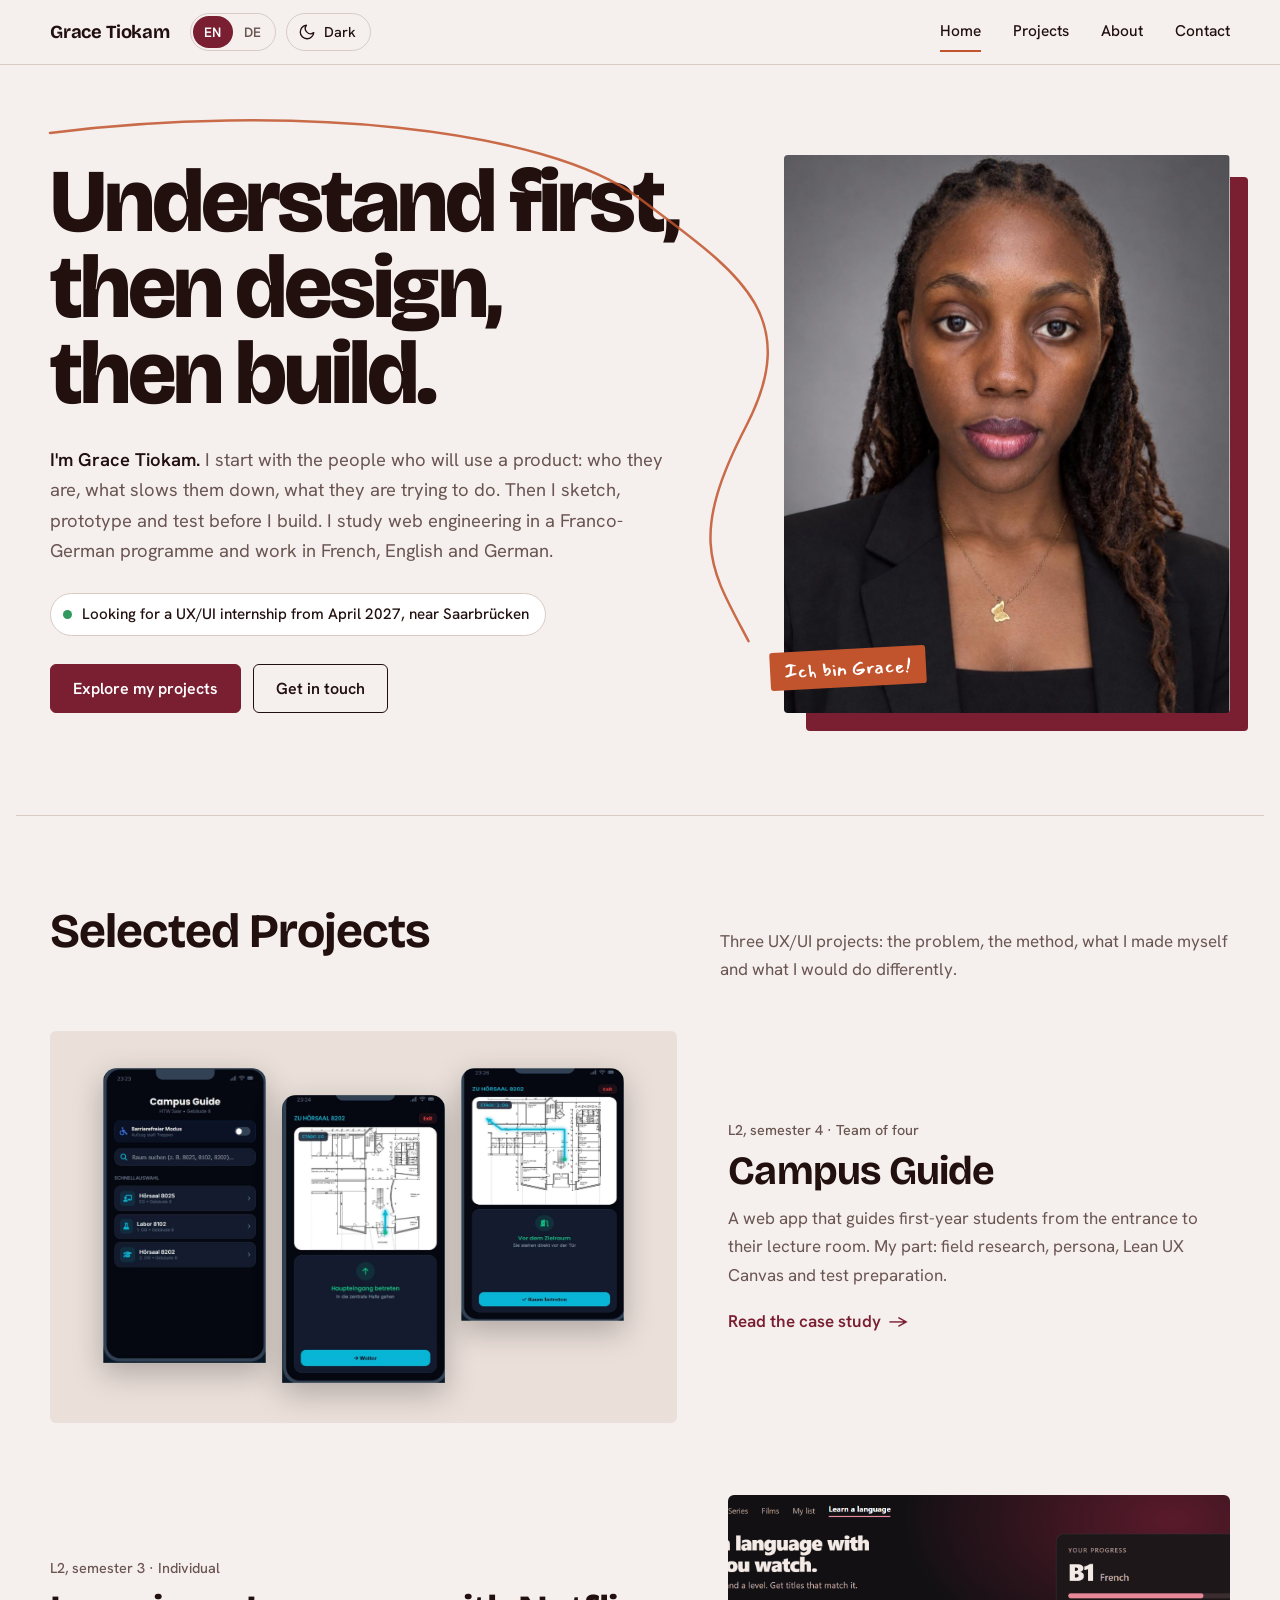
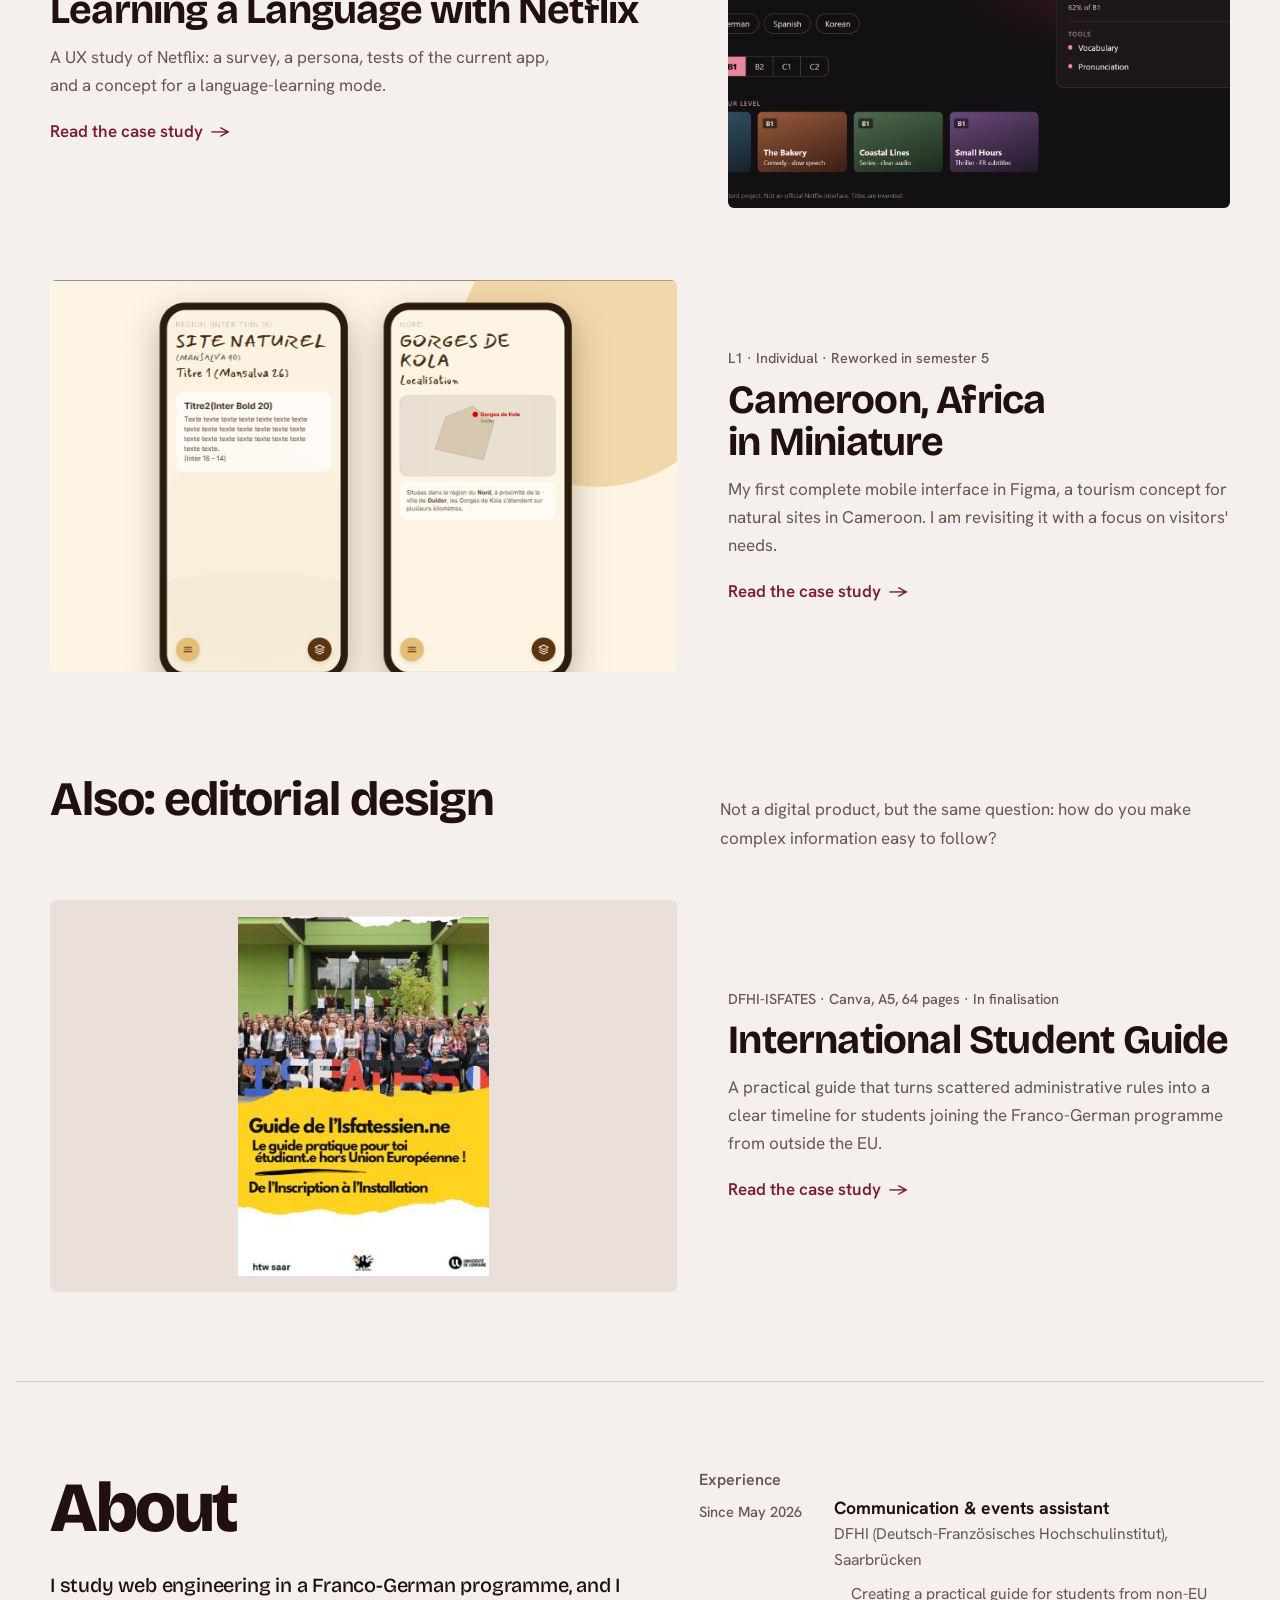
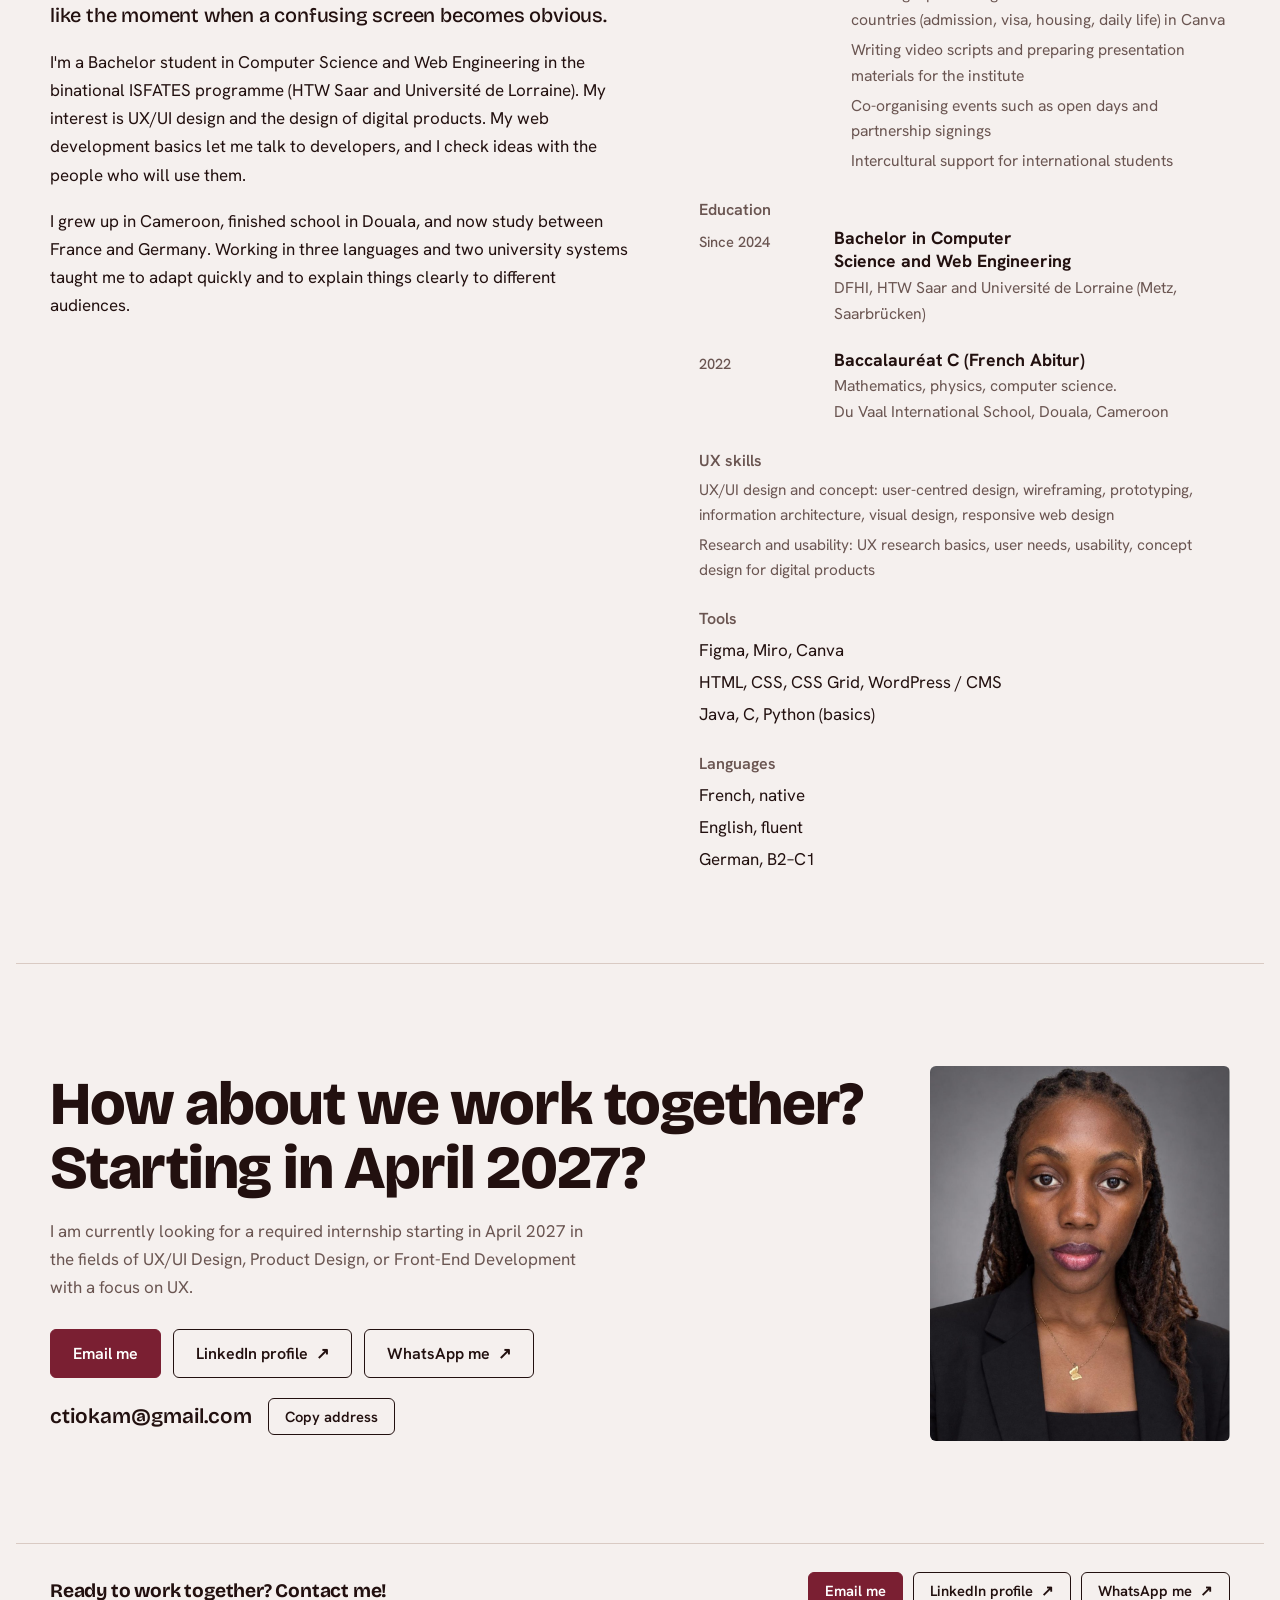
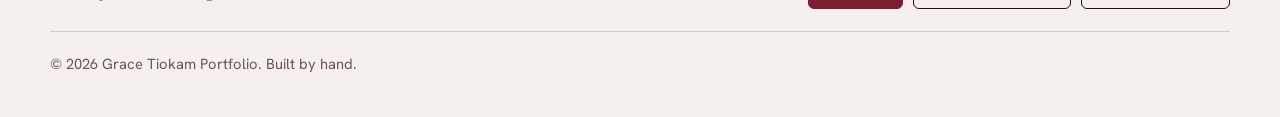
==== index.html @ 5d56e053 "add my portfolio" ====
<!doctype html>
<html lang="en">
<head>
    <meta charset="utf-8">
    <meta name="viewport" content="width=device-width, initial-scale=1, viewport-fit=cover">
    <meta name="theme-color" content="#7a1f32">
    <title>Grace Tiokam | UX/UI Portfolio</title>
    <meta name="description" content="Grace Tiokam, web engineering student with a UX focus. Case studies in user research, interface design and prototyping. Looking for a UX/UI internship from April 2027.">
    <meta property="og:type" content="website">
    <meta property="og:title" content="Grace Tiokam | UX/UI Portfolio">
    <meta property="og:description" content="Understand first, then design, then build. Case studies in user research, interface design and prototyping.">
    <link rel="icon" href="data:image/svg+xml,%3Csvg xmlns=%27http://www.w3.org/2000/svg%27 viewBox=%270 0 32 32%27%3E%3Crect width=%2732%27 height=%2732%27 rx=%276%27 fill=%27%237a1f32%27/%3E%3Ctext x=%2716%27 y=%2723%27 font-size=%2720%27 font-family=%27Arial%27 font-weight=%27700%27 text-anchor=%27middle%27 fill=%27%23fff%27%3EG%3C/text%3E%3C/svg%3E">
    <link rel="preconnect" href="https://fonts.googleapis.com">
    <link rel="preconnect" href="https://fonts.gstatic.com" crossorigin>
    <link rel="stylesheet" href="https://fonts.googleapis.com/css2?family=Bricolage+Grotesque:opsz,wght@12..96,500;12..96,700;12..96,800&family=Hanken+Grotesk:wght@400;500;600&family=Mansalva&display=swap">
    <link rel="stylesheet" href="assets/css/style.css">
    <style>
        /* Cameroon page: screen template (from cameroon-cover.html), scoped to .desktop-container */
        .desktop-container { width: 100%; max-width: 1280px; margin: 8px auto 40px; font-family: "Inter", "Hanken Grotesk", sans-serif; color: #4a2c14; }
        .desktop-container .computer-frame { background: #2b1a0e; border-radius: clamp(12px, 2vw, 24px); padding: clamp(6px, 1.2vw, 16px) clamp(6px, 1.2vw, 16px) clamp(10px, 1.8vw, 24px); box-shadow: 0 20px 50px rgba(74,44,20,.3); }
        .desktop-container .screen-desktop { background: #fdf4e3; border-radius: clamp(8px, 1.2vw, 14px); padding: clamp(16px, 3.4vw, 40px) clamp(14px, 3.9vw, 50px); display: flex; flex-direction: column; gap: clamp(14px, 2vw, 24px); }
        .desktop-container .font-region { font-family: "Inter", sans-serif; font-weight: 300; font-size: clamp(.8rem, 1.7vw, 1.4rem); letter-spacing: .1em; text-transform: uppercase; color: #7a4a1e; }
        .desktop-container .font-site-naturel { font-family: "Mansalva", cursive; line-height: 1.1; color: #4a2c14; margin-top: 4px; }
        .desktop-container .font-site-naturel.big { font-size: clamp(1.7rem, 4.5vw, 3.6rem); }
        .desktop-container .font-site-naturel.sub { font-size: clamp(1.4rem, 3.3vw, 2.6rem); margin: 0; }
        .desktop-container .font-body { font-family: "Inter", sans-serif; font-weight: 400; font-size: clamp(.78rem, 1.1vw, 1rem); line-height: 1.45; color: #4a2c14; margin: 0; }
        .desktop-container .font-body.lead { font-size: clamp(.8rem, 1.2vw, 1.125rem); line-height: 1.4; }
        .desktop-container .font-body.mb { margin-bottom: 12px; }
        .desktop-container .u { text-decoration: underline; }
        .desktop-container .desktop-body { display: flex; gap: clamp(16px, 3.9vw, 50px); }
        .desktop-container .desktop-left { flex: 1; min-width: 0; }
        .desktop-container .desktop-right { flex: 1.2; min-width: 0; display: flex; flex-direction: column; gap: 16px; }
        .desktop-container .map-box-desktop { width: 100%; aspect-ratio: 500 / 320; background: #eadaa9; border-radius: 12px; overflow: hidden; border: 1px solid #d8ca99; }
        .desktop-container .info-card-desktop { background: #f6e3d4; border-radius: 16px; padding: clamp(12px, 1.7vw, 22px); }
        .desktop-container .desktop-nav-tabs { display: flex; flex-wrap: wrap; gap: clamp(8px, 1.2vw, 16px); align-items: center; }
        .desktop-container .tab-btn { font-family: "Mansalva", cursive; font-size: clamp(.9rem, 1.7vw, 1.375rem); padding: clamp(8px, 1vw, 12px) clamp(14px, 2.5vw, 32px); border-radius: 999px; background: #e6be79; color: #4a2c14; border: none; cursor: default; }
        .desktop-container .tab-btn.active { background: #cb8000; color: #fff; }
        .desktop-container .circle-btn { width: clamp(40px, 4.7vw, 60px); height: clamp(40px, 4.7vw, 60px); margin-left: auto; border-radius: 50%; background: #5c350c; color: #fff; display: flex; align-items: center; justify-content: center; }
        @media (max-width: 640px) { .desktop-container .desktop-body { flex-direction: column; } .desktop-container .circle-btn { display: none; } }
    </style>
    <script>
        /* set theme before paint to avoid a flash */
        try { var s = localStorage.getItem('theme'); if (s) document.documentElement.setAttribute('data-theme', s); } catch (e) {}
    </script>
</head>
<body>
<a class="sr" href="#projects" data-i18n="skip">Skip to projects</a>

<header class="top">
    <div class="wrap">
        <a class="brand" href="#home">Grace Tiokam</a>
        <div class="controls">
            <div class="lang" role="group" aria-label="Language" data-i18n-aria="lang.label">
                <button type="button" data-lang="en" aria-pressed="true" lang="en" aria-label="English">EN</button>
                <button type="button" data-lang="de" aria-pressed="false" lang="de" aria-label="Deutsch">DE</button>
            </div>
            <button class="theme" id="theme" type="button" aria-label="Switch to dark mode">
                <svg class="ico-moon" viewBox="0 0 24 24" width="18" height="18" fill="none" stroke="currentColor" stroke-width="1.8" stroke-linecap="round" stroke-linejoin="round" aria-hidden="true"><path d="M21 12.8A9 9 0 1 1 11.2 3a7 7 0 0 0 9.8 9.8z"/></svg>
                <svg class="ico-sun" viewBox="0 0 24 24" width="18" height="18" fill="none" stroke="currentColor" stroke-width="1.8" stroke-linecap="round" stroke-linejoin="round" aria-hidden="true"><circle cx="12" cy="12" r="4"/><path d="M12 2v2M12 20v2M4.9 4.9l1.4 1.4M17.7 17.7l1.4 1.4M2 12h2M20 12h2M4.9 19.1l1.4-1.4M17.7 6.3l1.4-1.4"/></svg>
                <span class="theme-label" id="theme-label">Dark</span>
            </button>
        </div>
        <nav class="nav" aria-label="Main" data-i18n-aria="nav.label">
            <a href="#home" data-i18n="nav.home">Home</a>
            <a href="#projects" data-i18n="nav.projects">Projects</a>
            <a href="#about" data-i18n="nav.about">About</a>
            <a href="#contact" data-i18n="nav.contact">Contact</a>
        </nav>
    </div>
</header>

<main id="main">
    <!-- ================= HOME ================= -->
    <div class="view" id="view-home">
        <section class="hero" id="home">
            <div class="wrap hero-grid">
                <svg class="route" viewBox="0 0 1000 1000" preserveAspectRatio="none" aria-hidden="true">
                    <path d="M0 30 C 200 -20, 420 20, 500 140 S 640 330, 590 520 S 560 760, 592 880"/>
                </svg>
                <div>
                    <h1 data-i18n="hero.h1">Understand first, then design, then build.</h1>
                    <p class="lede" data-i18n="hero.lede"><strong>I'm Grace Tiokam.</strong> I start with the people who will use a product: who they are, what slows them down, what they are trying to do. Then I sketch, prototype and test before I build. I study web engineering in a Franco-German programme and work in French, English and German.</p>
                    <p class="status"><i aria-hidden="true"></i><span data-i18n="hero.status">Looking for a UX/UI internship from April 2027, near Saarbrücken</span></p>
                    <div class="cta-row">
                        <a class="btn" href="#projects" data-i18n="hero.cta">Explore my projects</a>
                        <a class="btn ghost" href="#contact" data-i18n="hero.cta2">Get in touch</a>
                    </div>
                </div>
                <figure class="portrait">
                    <img src="assets/img/grace.jpg" width="900" height="1156" alt="Portrait of Grace Tiokam in a black blazer against a grey background" data-i18n-alt="hero.alt" fetchpriority="high">
                    <figcaption><span lang="de">Ich bin Grace!</span></figcaption>
                </figure>
            </div>
        </section>

        <section class="sec" id="projects">
            <div class="wrap">
                <div class="sec-head">
                    <h2 data-i18n="pr.h2">Selected Projects</h2>
                    <p data-i18n="pr.sub">Three UX/UI projects: the problem, the method, what I made myself and what I would do differently.</p>
                </div>
                <div class="works">
                    <a class="work" href="#campus-guide">
                        <div class="work-media"><div class="phones">
                            <img src="assets/img/cg-home.jpg" width="772" height="1393" alt="Campus Guide start screen with room search" data-i18n-alt="cg.alt1" loading="lazy">
                            <img src="assets/img/cg-route.jpg" width="769" height="1357" alt="Campus Guide route drawn on a floor plan" data-i18n-alt="cg.alt2" loading="lazy">
                            <img src="assets/img/cg-arrive.jpg" width="792" height="1226" alt="Campus Guide screen shown in front of the target room" data-i18n-alt="cg.alt3" loading="lazy">
                        </div></div>
                        <div>
                            <p class="work-meta" data-i18n="pr.cg.meta">L2, semester 4 · Team of four</p>
                            <h3><span data-i18n="cg.title">Campus Guide</span></h3>
                            <p class="sum" data-i18n="pr.cg.sum">A web app that guides first-year students from the entrance to their lecture room. My part: field research, persona, Lean UX Canvas and test preparation.</p>
                            <span class="go"><span data-i18n="pr.read">Read the case study</span> <span class="arr" aria-hidden="true">→</span></span>
                        </div>
                    </a>
                    <a class="work" href="#netflix">
                        <div class="work-media"><img src="assets/img/nf-concept.png" width="1600" height="1000" alt="Concept visual of a Learn a language area with language, level, matching titles and a progress card" data-i18n-alt="nf.alt.concept" loading="lazy"></div>
                        <div>
                            <p class="work-meta" data-i18n="pr.nf.meta">L2, semester 3 · Individual</p>
                            <h3><span data-i18n="nf.title">Learning a Language with Netflix</span></h3>
                            <p class="sum" data-i18n="pr.nf.sum">A UX study of Netflix: a survey, a persona, tests of the current app, and a concept for a language-learning mode.</p>
                            <span class="go"><span data-i18n="pr.read">Read the case study</span> <span class="arr" aria-hidden="true">→</span></span>
                        </div>
                    </a>
                    <a class="work" href="#cameroon">
                        <div class="work-media cover-cm"><img src="assets/img/cm-cover.png" width="1600" height="1000" alt="Illustration of two phone screens showing stylised Cameroonian landscapes with four section tabs" data-i18n-alt="cm.alt.cover" loading="lazy"></div>
                        <div>
                            <p class="work-meta" data-i18n="pr.cm.meta">L1 · Individual · Reworked in semester 5</p>
                            <h3><span data-i18n="cm.title">Cameroon, Africa in Miniature</span></h3>
                            <p class="sum" data-i18n="pr.cm.sum">My first complete mobile interface in Figma, a tourism concept for natural sites in Cameroon. I am revisiting it with a focus on visitors' needs.</p>
                            <span class="go"><span data-i18n="pr.read">Read the case study</span> <span class="arr" aria-hidden="true">→</span></span>
                        </div>
                    </a>
                </div>

                <div class="sec-head sub-head">
                    <h2 data-i18n="pr.also">Also: editorial design</h2>
                    <p data-i18n="pr.also.sub">Not a digital product, but the same question: how do you make complex information easy to follow?</p>
                </div>
                <div class="works">
                    <a class="work" href="#student-guide">
                        <div class="work-media contain"><img src="assets/img/guide-cover.jpg" width="297" height="427" alt="Guide cover: title, subtitle and logos of the partner institutions over a group photo of students" data-i18n-alt="sg.alt.cover" loading="lazy"></div>
                        <div>
                            <p class="work-meta" data-i18n="pr.sg.meta">DFHI-ISFATES · Canva, A5, 64 pages · In finalisation</p>
                            <h3><span data-i18n="sg.title">International Student Guide</span></h3>
                            <p class="sum" data-i18n="pr.sg.sum">A practical guide that turns scattered administrative rules into a clear timeline for students joining the Franco-German programme from outside the EU.</p>
                            <span class="go"><span data-i18n="pr.read">Read the case study</span> <span class="arr" aria-hidden="true">→</span></span>
                        </div>
                    </a>
                </div>
            </div>
        </section>

        <section class="sec" id="about">
            <div class="wrap about-grid">
                <div class="about-text">
                    <h2 class="big" data-i18n="ab.h2">About</h2>
                    <p data-i18n="ab.p1">I study web engineering in a Franco-German programme, and I like the moment when a confusing screen becomes obvious.</p>
                    <p data-i18n="ab.p2">I'm a Bachelor student in Computer Science and Web Engineering in the binational ISFATES programme (HTW Saar and Université de Lorraine). My interest is UX/UI design and the design of digital products. My web development basics let me talk to developers, and I check ideas with the people who will use them.</p>
                    <p data-i18n="ab.p3">I grew up in Cameroon, finished school in Douala, and now study between France and Germany. Working in three languages and two university systems taught me to adapt quickly and to explain things clearly to different audiences.</p>
                </div>
                <div class="kv">
                    <div>
                        <h3 data-i18n="ab.exp">Experience</h3>
                        <div class="timeline">
                            <div class="tl-item">
                                <div class="tl-date" data-i18n="ab.exp.date">Since May 2026</div>
                                <div>
                                    <h4 data-i18n="ab.exp.role">Communication &amp; events assistant</h4>
                                    <p data-i18n="ab.exp.org">DFHI (Deutsch-Französisches Hochschulinstitut), Saarbrücken</p>
                                    <ul>
                                        <li data-i18n="ab.exp.b1">Creating a practical guide for students from non-EU countries (admission, visa, housing, daily life) in Canva</li>
                                        <li data-i18n="ab.exp.b2">Writing video scripts and preparing presentation materials for the institute</li>
                                        <li data-i18n="ab.exp.b3">Co-organising events such as open days and partnership signings</li>
                                        <li data-i18n="ab.exp.b4">Intercultural support for international students</li>
                                    </ul>
                                </div>
                            </div>
                        </div>
                    </div>
                    <div>
                        <h3 data-i18n="ab.edu">Education</h3>
                        <div class="timeline">
                            <div class="tl-item">
                                <div class="tl-date" data-i18n="ab.edu.d1">Since 2024</div>
                                <div>
                                    <h4 data-i18n="ab.edu.t1">Bachelor in Computer Science and Web Engineering</h4>
                                    <p data-i18n="ab.edu.o1">DFHI, HTW Saar and Université de Lorraine (Metz, Saarbrücken)</p>
                                </div>
                            </div>
                            <div class="tl-item">
                                <div class="tl-date">2022</div>
                                <div>
                                    <h4 data-i18n="ab.edu.t2">Baccalauréat C (French Abitur)</h4>
                                    <p data-i18n="ab.edu.o2">Mathematics, physics, computer science. <br/> Du Vaal International School, Douala, Cameroon</p>
                                </div>
                            </div>
                        </div>
                    </div>
                    <div>
                        <h3 data-i18n="ab.ux">UX skills</h3>
                        <ul class="small">
                            <li data-i18n="ab.ux.1">UX/UI design and concept: user-centred design, wireframing, prototyping, information architecture, visual design, responsive web design</li>
                            <li data-i18n="ab.ux.2">Research and usability: UX research basics, user needs, usability, concept design for digital products</li>
                        </ul>
                    </div>
                    <div>
                        <h3 data-i18n="ab.tools">Tools</h3>
                        <ul><li data-i18n="ab.tools.1">Figma, Miro, Canva</li><li data-i18n="ab.tools.2">HTML, CSS, CSS Grid, WordPress / CMS</li><li data-i18n="ab.tools.3">Java, C, Python (basics)</li></ul>
                    </div>
                    <div>
                        <h3 data-i18n="ab.lang">Languages</h3>
                        <ul><li data-i18n="ab.lang.1">French, native</li><li data-i18n="ab.lang.2">English, fluent</li><li data-i18n="ab.lang.3">German, B2–C1</li></ul>
                    </div>
                </div>
            </div>
        </section>

        <section class="contact" id="contact">
            <div class="wrap contact-grid">
                <div class="contact-main">
                    <h2 data-i18n="ct.h2">How about we work together? <br/>Starting in April 2027?</h2>
                    <p class="lead" data-i18n="ct.lead">I am currently looking for a required internship starting in April 2027 in the fields of UX/UI Design, Product Design, or Front-End Development with a focus on UX.</p>
                    <div class="cta-row">
                        <a class="btn" data-mail href="mailto:ctiokam@gmail.com" data-i18n="ct.mail">Email me</a>
                        <a class="btn ghost" href="https://www.linkedin.com/in/grace-cardle-tiokam-368056360" target="_blank" rel="noopener"><span data-i18n="ct.li">LinkedIn profile</span><span class="sr" data-i18n="ext.new"> (opens in a new tab)</span> ↗</a>
                        <a class="btn ghost" href="https://wa.me/33667412635" target="_blank" rel="noopener"><span data-i18n="ct.wa">WhatsApp me</span><span class="sr" data-i18n="ext.new"> (opens in a new tab)</span> ↗</a>
                    </div>
                    <div class="mail-line">
                        <code id="email">ctiokam@gmail.com</code>
                        <button class="btn ghost small" type="button" id="copy" data-i18n="ct.copy">Copy address</button>
                        <span class="sr" role="status" id="copy-status"></span>
                    </div>
                </div>
                <figure class="contact-photo">
                    <img src="assets/img/grace.jpg" width="900" height="1156" alt="Portrait of Grace Tiokam in a black blazer against a grey background" data-i18n-alt="hero.alt" loading="lazy">
                </figure>
            </div>
        </section>
    </div>

    <!-- ================= CAMPUS GUIDE ================= -->
    <article class="view" id="view-campus-guide" hidden>
        <div class="wrap case-head">
            <div class="pos">
                <a class="back" href="#projects">← <span data-i18n="cs.all">All projects</span></a>
                <span class="count" data-i18n="cg.pos">Project 1 of 3</span>
            </div>
            <h1 data-i18n="cg.title">Campus Guide</h1>
            <p class="dek" data-i18n="cg.dek">A web app that guides first-year students from the entrance to their lecture room, tested with students on campus.</p>
            <dl class="facts">
                <div><dt data-i18n="f.context">Context</dt><dd data-i18n="cg.f.context">Elective module User Experience Engineering, HTW Saar. L2, semester 4</dd></div>
                <div><dt data-i18n="f.type">Type</dt><dd data-i18n="cg.f.type">Academic team project, four students</dd></div>
                <div><dt data-i18n="f.role">My part</dt><dd data-i18n="cg.f.role">User research, persona, Lean UX Canvas, MVP analysis, test preparation</dd></div>
                <div><dt data-i18n="f.tools">Tools</dt><dd data-i18n="cg.f.tools">Paper prototype, HTML/CSS/JavaScript prototype (by a teammate), GitHub Pages</dd></div>
            </dl>
            <nav class="chips" aria-label="In this case study" data-i18n-aria="cs.jump">
                <a href="#campus-guide/user-research" data-i18n="chip.research">User Research</a>
                <a href="#campus-guide/persona" data-i18n="chip.persona">Persona</a>
                <a href="#campus-guide/ideation" data-i18n="chip.ideation">Ideation</a>
                <a href="#campus-guide/wireframes" data-i18n="chip.wireframes">Wireframes</a>
                <a href="#campus-guide/prototype" data-i18n="chip.prototype">Prototype</a>
                <a href="#campus-guide/usability-test" data-i18n="chip.test">Usability Test</a>
                <a href="#campus-guide/reflection" data-i18n="chip.reflection">Reflection</a>
            </nav>
        </div>
        <div class="wrap">
            <section class="story" id="campus-guide-overview"><h2 data-i18n="s.overview">Overview</h2><div class="body">
                <p data-i18n="cg.ov.1">In the elective module User Experience Engineering, our team of four picked a problem we knew from experience: finding rooms on the Alt-Saarbrücken campus of HTW Saar. Some of us had been late to class because of it.</p>
                <p data-i18n="cg.ov.2">The report and the prototype are in German.</p>
            </div></section>

            <section class="story" id="campus-guide-problem"><h2 data-i18n="s.problem">Problem</h2><div class="body">
                <p data-i18n="cg.pb.1">Students, mostly first-years, lose time and arrive late because the campus is hard to read: confusing building numbers, an unclear structure and little signage. The first weeks are the hardest, and breaks of 15 minutes leave no time for detours.</p>
            </div></section>

            <section class="story" id="campus-guide-goals"><h2 data-i18n="s.goals">Goals</h2><div class="body">
                <ul>
                    <li data-i18n="cg.g.1">Business goal in our Lean UX Canvas: raise punctuality by 5% by the next semester start. It is a target we set, not a measured result.</li>
                    <li data-i18n="cg.g.2">MVP limited to Building 8 so that floor plans stay readable on a phone.</li>
                    <li data-i18n="cg.g.3">Core features: room search, building display, route from the main entrance to the room.</li>
                </ul>
            </div></section>

            <section class="story" id="campus-guide-role"><h2 data-i18n="s.role">My role and the team</h2><div class="body">
                <p data-i18n="cg.role.1">We were four students and shared the work. The table separates what I did from what the team did.</p>
                <div class="table-wrap"><table>
                    <thead><tr><th data-i18n="cg.role.th1">What</th><th data-i18n="cg.role.th2">Who</th></tr></thead>
                    <tbody>
                    <tr><td data-i18n="cg.role.r1">Field research with 15 students, persona, Lean UX Canvas, MVP analysis</td><td data-i18n="cg.role.w1">I worked on these, with the team</td></tr>
                    <tr><td data-i18n="cg.role.r2">Test script (14 steps) and preparation of the usability test</td><td data-i18n="cg.role.w2">I prepared it together with a teammate</td></tr>
                    <tr><td data-i18n="cg.role.r3">Brainstorming, choice of concept, paper prototype, wireframes</td><td data-i18n="cg.role.w3">The whole team</td></tr>
                    <tr><td data-i18n="cg.role.r4">Interactive HTML/CSS/JavaScript prototype</td><td data-i18n="cg.role.w4">Mainly my teammate Wahiba Sebia. I did not code it.</td></tr>
                    </tbody></table></div>
            </div></section>

            <section class="story" id="campus-guide-user-research"><h2 data-i18n="s.research">User research</h2><div class="body">
                <p data-i18n="cg.ur.1">We observed and interviewed 15 students on campus, mostly first-years, who have the most trouble with first orientation. We interviewed without a fixed script so we could adapt questions to the place, then sorted and counted the answers.</p>
                <div class="table-wrap"><table>
                    <thead><tr><th data-i18n="cg.ur.th1">Problem named</th><th data-i18n="cg.ur.th2">Mentions</th></tr></thead>
                    <tbody>
                    <tr><td data-i18n="cg.ur.r1">Confusing building numbering</td><td class="n">5</td></tr>
                    <tr><td data-i18n="cg.ur.r2">Unclear building structure</td><td class="n">3</td></tr>
                    <tr><td data-i18n="cg.ur.r3">Insufficient signage</td><td class="n">2</td></tr>
                    <tr><td data-i18n="cg.ur.r4">No ramps at some entrances</td><td class="n">2</td></tr>
                    <tr><td data-i18n="cg.ur.r5">Broken car park display</td><td class="n">2</td></tr>
                    <tr><td data-i18n="cg.ur.r6">Long distance between rooms in short breaks</td><td class="n">1</td></tr>
                    </tbody></table></div>
                <p data-i18n="cg.ur.2">We focused on the orientation problems (numbering, building structure and signage) and set aside ramps, parking and break length for a later round.</p>
            </div></section>

            <section class="story" id="campus-guide-persona"><h2 data-i18n="s.persona">Persona</h2><div class="body">
                <p data-i18n="cg.pe.1">Our key persona, Emma, is a first-semester student who wants to arrive on time because some lecturers do not admit latecomers. She drives, parks, and finds her way with her phone. Her key need: know quickly which building her next room is in and how to get there, because breaks of 15 minutes leave no time for detours.</p>
            </div></section>

            <section class="story" id="campus-guide-ideation"><h2 data-i18n="s.ideation">Ideation</h2><div class="body">
                <p data-i18n="cg.id.1">We brainstormed in a group chat so that team members who were ill could take part. We allowed deliberately absurd ideas, such as a robot dog that walks ahead, smart glasses and drones. They raised the number of ideas and lowered inhibitions. The text chat made clustering hard, so a shared visual board would have worked better.</p>
                <p data-i18n="cg.id.2">We combined a room finder with route search and QR codes, because it works on the phone students already have.</p>
            </div></section>

            <section class="story" id="campus-guide-wireframes"><h2 data-i18n="s.wireframes">Wireframes</h2><div class="body">
                <p data-i18n="cg.wf.1">The team sketched wireframes and a paper prototype with the QR code as the starting point.</p>
                <figure class="fig"><img src="assets/img/cg-wire.png" width="1200" height="311" alt="Three sketched wireframes: room search, building plan and route, room found" data-i18n-alt="cg.wf.alt" loading="lazy"><figcaption data-i18n="cg.wf.cap">Wireframes: search, route, arrival. Placeholder example (Building 1, room 203); the MVP covers Building 8.</figcaption></figure>
                <figure class="fig" style="max-width:340px"><img src="assets/img/cg-paper.jpg" width="1200" height="1600" alt="Hand-drawn paper prototype showing three floors with a red route and a handwritten you-are-here marker" data-i18n-alt="cg.paper.alt" loading="lazy"><figcaption data-i18n="cg.paper.cap">Paper prototype with the QR starting point.</figcaption></figure>
            </div></section>

            <section class="story" id="campus-guide-prototype"><h2 data-i18n="s.prototype">Prototype</h2><div class="body">
                <div class="fig-row phones3">
                    <img src="assets/img/cg-home.jpg" width="772" height="1393" alt="Campus Guide start screen with room search and an accessible mode switch" data-i18n-alt="cg.alt1b" loading="lazy">
                    <img src="assets/img/cg-route.jpg" width="769" height="1357" alt="Route drawn in cyan on the ground floor plan with an instruction to take the stairs" data-i18n-alt="cg.alt2b" loading="lazy">
                    <img src="assets/img/cg-arrive.jpg" width="792" height="1226" alt="Final screen: you are standing in front of room 8202" data-i18n-alt="cg.alt3b" loading="lazy">
                </div>
                <p class="note" data-i18n="cg.pt.cap">The high-fidelity MVP: search, route with an arrow, step-by-step text. The interface is in German.</p>
                <ol>
                    <li data-i18n="cg.pt.1">Scan a QR code at the entrance of Building 8. The main entrance becomes the fixed starting point, with no install and no sign-up.</li>
                    <li data-i18n="cg.pt.2">Type a room number. Suggestions appear while typing and the right floor plan opens.</li>
                    <li data-i18n="cg.pt.3">Follow a bright line with an arrowhead, with text steps such as "Take the stairs up two floors".</li>
                    <li data-i18n="cg.pt.4">Switch on the accessible mode to route through the elevator instead of the stairs.</li>
                    <li data-i18n="cg.pt.5">See a success screen at the door.</li>
                </ol>
                <p data-i18n="cg.pt.6">The prototype is plain HTML, CSS and JavaScript with the route drawn on a canvas. There is no backend, so it loads fast on campus Wi-Fi.</p>
            </div></section>

            <section class="story" id="campus-guide-usability-test"><h2 data-i18n="s.test">Usability test</h2><div class="body">
                <p data-i18n="cg.ut.1">We tested the prototype with four students at the entrance of Building 8, using think-aloud and a SUS questionnaire. They started from the QR code, found a room, followed the route to another floor, and tried the accessible mode.</p>
                <div class="stats">
                    <div class="stat"><b>87.5</b><span data-i18n="cg.ut.s1">average SUS score (85, 90, 85, 90)</span></div>
                    <div class="stat"><b>5 / 5</b><span data-i18n="cg.ut.s2">ease of starting with the QR code</span></div>
                    <div class="stat"><b>5 / 5</b><span data-i18n="cg.ut.s3">speed of the room search</span></div>
                    <div class="stat"><b>4.2 / 5</b><span data-i18n="cg.ut.s4">clarity of the route on the plans</span></div>
                </div>
                <h3 data-i18n="cg.ut.h">Three problems, three changes</h3>
                <div class="table-wrap"><table>
                    <thead><tr><th data-i18n="cg.ut.th1">Observed</th><th data-i18n="cg.ut.th2">Priority</th><th data-i18n="cg.ut.th3">Change</th></tr></thead>
                    <tbody>
                    <tr><td data-i18n="cg.ut.r1">Unclear where the route starts</td><td data-i18n="pri.high">High</td><td data-i18n="cg.ut.c1">The main entrance is a fixed, marked starting point</td></tr>
                    <tr><td data-i18n="cg.ut.r2">Dashed line hard to follow</td><td data-i18n="pri.high">High</td><td data-i18n="cg.ut.c2">Solid cyan line with an arrowhead at the room</td></tr>
                    <tr><td data-i18n="cg.ut.r3">Plan alone not enough at floor changes</td><td data-i18n="pri.med">Medium</td><td data-i18n="cg.ut.c3">Step-by-step text instructions with icons</td></tr>
                    </tbody></table></div>
            </div></section>

            <section class="story" id="campus-guide-try"><h2 data-i18n="s.try">Try the prototype</h2><div class="body">
                <p data-i18n="cg.try.1">The interactive prototype was mainly built by my teammate Wahiba Sebia and is hosted on GitHub Pages. It opens in a new tab. The interface is in German and works best on a phone or in a narrow window.</p>
                <div class="cta-row" style="margin:0">
                    <a class="btn" href="https://GraceTiokam.github.io/campus-guide/" target="_blank" rel="noopener"><span data-i18n="cg.try.b1">Open the interactive prototype</span><span class="sr" data-i18n="ext.new"> (opens in a new tab)</span> ↗</a>
                    <a class="btn ghost" href="https://github.com/GraceTiokam/campus-guide" target="_blank" rel="noopener"><span data-i18n="cg.try.b2">Source code on GitHub</span><span class="sr" data-i18n="ext.new"> (opens in a new tab)</span> ↗</a>
                </div>
            </div></section>

            <section class="story" id="campus-guide-reflection"><h2 data-i18n="s.reflection">Reflection and next steps</h2><div class="body">
                <p data-i18n="cg.rf.1">Limiting the scope to one building let us finish a tested product. Extending it to the rest of the campus and adding indoor positioning are the next steps.</p>
                <p data-i18n="cg.rf.2">Four testers are enough to find the big problems, not enough to claim a general score. And next time I would run the brainstorm on a shared board, as we noted in the report.</p>
            </div></section>
        </div>
        <div class="wrap pn">
            <a class="pv" href="#cameroon"><small data-i18n="pn.prev">← Previous project</small><strong data-i18n="cm.title">Cameroon, Africa in Miniature</strong></a>
            <a class="nx" href="#netflix"><small data-i18n="pn.next">Next project →</small><strong data-i18n="nf.title">Learning a Language with Netflix</strong></a>
            <p class="pn-all"><a href="#projects" data-i18n="cs.allfull">Back to all projects</a></p>
        </div>
    </article>

    <!-- ================= NETFLIX ================= -->
    <article class="view" id="view-netflix" hidden>
        <div class="wrap case-head">
            <div class="pos">
                <a class="back" href="#projects">← <span data-i18n="cs.all">All projects</span></a>
                <span class="count" data-i18n="nf.pos">Project 2 of 3</span>
            </div>
            <h1 data-i18n="nf.title">Learning a Language with Netflix</h1>
            <p class="dek" data-i18n="nf.dek">A UX study of Netflix: a survey, a persona, tests of the current app, and a concept for a language-learning mode.</p>
            <dl class="facts">
                <div><dt data-i18n="f.context">Context</dt><dd data-i18n="nf.f.context">Human-computer interaction course, ISFATES. L2, semester 3</dd></div>
                <div><dt data-i18n="f.type">Type</dt><dd data-i18n="nf.f.type">Academic project, individual</dd></div>
                <div><dt data-i18n="f.role">My part</dt><dd data-i18n="nf.f.role">Everything: research, synthesis, ideation, concept and tests</dd></div>
                <div><dt data-i18n="f.tools">Tools</dt><dd data-i18n="nf.f.tools">Miro, Google Forms, Figma</dd></div>
            </dl>
            <nav class="chips" aria-label="In this case study" data-i18n-aria="cs.jump">
                <a href="#netflix/user-research" data-i18n="chip.research">User Research</a>
                <a href="#netflix/persona" data-i18n="chip.persona">Persona</a>
                <a href="#netflix/ideation" data-i18n="chip.ideation">Ideation</a>
                <a href="#netflix/concept-design" data-i18n="chip.concept">Concept Design</a>
                <a href="#netflix/usability-test" data-i18n="chip.test">Usability Test</a>
                <a href="#netflix/reflection" data-i18n="chip.reflection">Reflection</a>
            </nav>
        </div>
        <div class="wrap">
            <figure class="hero-img mock"><img src="assets/img/nf-concept.png" width="1600" height="1000" alt="Concept visual of a Learn a language area with language, level, matching titles and a progress card" data-i18n-alt="nf.alt.concept"><figcaption class="fig" style="font-size:.9rem;color:var(--muted);margin-top:8px" data-i18n="nf.hero.cap">My concept: pick a language and a level, get matching titles, see your progress. A student proposal, not an official Netflix interface. Titles in the visual are invented.</figcaption></figure>

            <section class="story" id="netflix-overview"><h2 data-i18n="s.overview">Overview</h2><div class="body">
                <p data-i18n="nf.ov.1">Netflix is one of the most used interfaces in the world, and I use it every week. For my HCI course I treated it as a case: where does a leading product still make people work harder than they should?</p>
                <p data-i18n="nf.ov.2">The report follows four phases: explore, ideate, generate and evaluate.</p>
            </div></section>

            <section class="story" id="netflix-problem"><h2 data-i18n="s.problem">Problem</h2><div class="body">
                <p data-i18n="nf.pb.1">Two themes came back in every step. Choosing takes too long in a very large catalogue, which causes decision fatigue. And some viewers already use Netflix to practise languages, but the interface gives them little support for it.</p>
            </div></section>

            <section class="story" id="netflix-goals"><h2 data-i18n="s.goals">Goals</h2><div class="body">
                <ul>
                    <li data-i18n="nf.g.1">Understand how people choose what to watch and what frustrates them.</li>
                    <li data-i18n="nf.g.2">Explore ideas in a structured way, not only the first one that comes to mind.</li>
                    <li data-i18n="nf.g.3">Check the current app with real users, and turn the findings into one concept.</li>
                </ul>
            </div></section>

            <section class="story" id="netflix-role"><h2 data-i18n="s.role2">My role</h2><div class="body">
                <p data-i18n="nf.role.1">This was an individual project. I ran the survey, synthesised the answers, led the ideation, designed the concept and ran the tests of the current app.</p>
            </div></section>

            <section class="story" id="netflix-user-research"><h2 data-i18n="s.research">User research</h2><div class="body">
                <p data-i18n="nf.ur.1">I wrote a short survey of 8 questions and shared it through WhatsApp and with people around me. It collected 13 answers.</p>
                <div class="stats">
                    <div class="stat"><b>10 / 13</b><span data-i18n="nf.ur.s1">of 13 chose an improved offline mode as the feature to add (several choices allowed)</span></div>
                    <div class="stat"><b>4 / 13</b><span data-i18n="nf.ur.s2">chose better search filters</span></div>
                </div>
                <figure class="fig"><img src="assets/img/nf-survey.jpg" width="859" height="505" alt="Bar chart of survey answers to which feature respondents would like added" data-i18n-alt="nf.ur.alt" loading="lazy"><figcaption data-i18n="nf.ur.cap">Survey: the feature people would add (survey and charts were made in French).</figcaption></figure>
                <p class="note" data-i18n="nf.ur.note">Thirteen answers from my own circle are a small, informal sample. They guided my thinking but prove nothing general.</p>
            </div></section>

            <section class="story" id="netflix-persona"><h2 data-i18n="s.persona2">Persona and synthesis</h2><div class="body">
                <p data-i18n="nf.pe.1">I turned the answers into a persona, an empathy map and an experience map that follows a viewer's path to find pain points. The persona is a 26-year-old polyglot who watches daily on tablet and TV, practises languages with series, and is frustrated by slow choosing and imprecise subtitles.</p>
                <figure class="fig"><img src="assets/img/nf-empathy.jpg" width="1200" height="687" alt="Empathy map with sections for hearing, seeing, thinking, feeling, saying and doing" data-i18n-alt="nf.pe.alt" loading="lazy"><figcaption data-i18n="nf.pe.cap">Empathy map for a typical Netflix user.</figcaption></figure>
                <h3 data-i18n="nf.pe.h">From observations to the concept</h3>
                <div class="table-wrap"><table>
                    <thead><tr><th data-i18n="nf.pe.th1">Observation</th><th data-i18n="nf.pe.th2">Need</th><th data-i18n="nf.pe.th3">In the concept</th></tr></thead>
                    <tbody>
                    <tr><td data-i18n="nf.pe.r1">Choosing takes too long in a very large catalogue (decision fatigue)</td><td data-i18n="nf.pe.n1">A shorter way to a good pick</td><td data-i18n="nf.pe.c1">Titles already matched to the chosen language and level</td></tr>
                    <tr><td data-i18n="nf.pe.r2">Some viewers already practise languages with series (persona, ideation)</td><td data-i18n="nf.pe.n2">Support for this use inside the interface</td><td data-i18n="nf.pe.c2">A dedicated Learn a language tab, with vocabulary and pronunciation panels</td></tr>
                    <tr><td data-i18n="nf.pe.r3">Changing the language of a download means starting playback first (test of the current app)</td><td data-i18n="nf.pe.n3">Language settings that are easy to reach</td><td data-i18n="nf.pe.c3">Language and level are chosen first, before any title</td></tr>
                    </tbody></table></div>
                <p class="note" data-i18n="nf.pe.note">Offline mode was the most chosen feature in the survey (10 of 13). The language-learning concept builds on the persona and the ideation rather than on that top answer. The links in this table are my reasoning, not tested results.</p>
            </div></section>

            <section class="story" id="netflix-ideation"><h2 data-i18n="s.ideation">Ideation</h2><div class="body">
                <ul>
                    <li data-i18n="nf.id.1"><strong>UX Devil.</strong> Describe the worst possible experience, then turn each point into a fix.</li>
                    <li data-i18n="nf.id.2"><strong>Lotus Blossom.</strong> Grow one theme into eight, then each of those into eight more.</li>
                    <li data-i18n="nf.id.3"><strong>Storyboard.</strong> Three frames showing a learner who moves from a rigid course to learning through series.</li>
                </ul>
                <div class="fig-row">
                    <figure class="fig"><img src="assets/img/nf-lotus.jpg" width="889" height="895" alt="Lotus Blossom grid expanding the learning mode idea into sub-ideas" data-i18n-alt="nf.id.alt1" loading="lazy"><figcaption data-i18n="nf.id.cap1">Lotus Blossom around the language-learning idea.</figcaption></figure>
                    <figure class="fig"><img src="assets/img/nf-storyboard.jpg" width="1051" height="477" alt="Three-frame storyboard of a learner who starts practising a language with series" data-i18n-alt="nf.id.alt2" loading="lazy"><figcaption data-i18n="nf.id.cap2">Storyboard: from a rigid course to learning through series.</figcaption></figure>
                </div>
            </div></section>

            <section class="story" id="netflix-concept-design"><h2 data-i18n="s.concept">Concept design</h2><div class="body">
                <p data-i18n="nf.cd.1">A new Learn a language tab. The viewer picks a language and a level, from beginner to advanced, and gets titles matched to that level. Extra panels cover vocabulary and pronunciation, and a progress view shows the level reached.</p>
                <p data-i18n="nf.cd.2">The visual at the top of this page is the redrawn concept: one clear path from language, to level, to titles, with progress kept on the side.</p>
            </div></section>

            <section class="story" id="netflix-usability-test"><h2 data-i18n="s.test">Usability test</h2><div class="body">
                <div class="callout">
                    <span data-i18n="nf.ut.c1"><b>Tested:</b> the existing Netflix app (expert review, user test, SUS).</span>
                    <span data-i18n="nf.ut.c2"><b>Not tested yet:</b> my language-learning concept.</span>
                </div>
                <p data-i18n="nf.ut.1">An expert review of the existing app against six groups of criteria found strong guidance and error handling, and weaker results on cognitive load and user control, mostly because of intrusive automatic playback.</p>
                <p data-i18n="nf.ut.2">Five users then completed four scenarios on mobile and TV: change the download language, find My List, set parental control, and remove a finished series from Continue Watching. They liked autoplayed trailers and the easy offline mode. They struggled with three things:</p>
                <ul>
                    <li data-i18n="nf.ut.l1">A busy TV home screen. Users asked for a calm mode without autoplaying video.</li>
                    <li data-i18n="nf.ut.l2">Having to start playback before they can change the language of a download.</li>
                    <li data-i18n="nf.ut.l3">A thumbs up and down that feels too coarse to tell the algorithm what they dislike.</li>
                </ul>
                <div class="stats"><div class="stat"><b>94</b><span data-i18n="nf.ut.s1">SUS score out of 100 for the current app, from a small sample</span></div></div>
            </div></section>

            <section class="story" id="netflix-reflection"><h2 data-i18n="s.reflection">Reflection and next steps</h2><div class="body">
                <p data-i18n="nf.rf.1">I designed the concept from the survey and the persona, but I tested only the current interface. Next time I would put the new tab in front of users too, to check whether it meets the needs I identified.</p>
                <p data-i18n="nf.rf.2">A SUS of 94 says the product is easy to use. It does not say what to improve. The observed test sessions gave me the useful findings.</p>
                <p class="note" data-i18n="nf.rf.3">This is an academic study of a third-party product. It is not affiliated with Netflix, and all Netflix names belong to their owner.</p>
            </div></section>
        </div>
        <div class="wrap pn">
            <a class="pv" href="#campus-guide"><small data-i18n="pn.prev">← Previous project</small><strong data-i18n="cg.title">Campus Guide</strong></a>
            <a class="nx" href="#cameroon"><small data-i18n="pn.next">Next project →</small><strong data-i18n="cm.title">Cameroon, Africa in Miniature</strong></a>
            <p class="pn-all"><a href="#projects" data-i18n="cs.allfull">Back to all projects</a></p>
        </div>
    </article>

    <!-- ================= CAMEROON ================= -->
    <article class="view" id="view-cameroon" hidden>
        <div class="wrap case-head">
            <div class="pos">
                <a class="back" href="#projects">← <span data-i18n="cs.all">All projects</span></a>
                <span class="count" data-i18n="cm.pos">Project 3 of 3</span>
            </div>
            <h1 data-i18n="cm.title">Cameroon, Africa in Miniature</h1>
            <p class="dek" data-i18n="cm.dek">A mobile tourism concept for natural sites in Cameroon. In French: <span lang="fr">Le Cameroun, l'Afrique en miniature</span>.</p>
            <dl class="facts">
                <div><dt data-i18n="f.context">Context</dt><dd data-i18n="cm.f.context">Graphic and web design course. L1. Reworked in semester 5</dd></div>
                <div><dt data-i18n="f.type">Type</dt><dd data-i18n="cm.f.type">Academic project, individual</dd></div>
                <div><dt data-i18n="f.status">Status</dt><dd data-i18n="cm.f.status">Version 1 documented here. A new version is in progress.</dd></div>
                <div><dt data-i18n="f.tools">Tools</dt><dd>Figma</dd></div>
            </dl>
            <nav class="chips" aria-label="In this case study" data-i18n-aria="cs.jump">
                <a href="#cameroon/information-structure" data-i18n="chip.ia">Information Structure</a>
                <a href="#cameroon/visual-design" data-i18n="chip.visual">Visual Design</a>
                <a href="#cameroon/figma" data-i18n="chip.figma">Figma File</a>
                <a href="#cameroon/reflection" data-i18n="chip.reflection">Reflection</a>
            </nav>
        </div>
        <div class="wrap">
            <figure class="hero-img mock" style="background:#fdf4e3"><img src="assets/img/cm-cover.png" width="1600" height="1000" alt="Illustration of two phone screens showing stylised Cameroonian landscapes with four section tabs" data-i18n-alt="cm.alt.cover"><figcaption class="fig" style="font-size:.9rem;color:#6a5551;margin-top:8px" data-i18n="cm.hero.cap">Illustration for this page, drawn from the project's structure and palette. It is not a screenshot of the Figma file.</figcaption></figure>
            <p class="note rights" data-i18n="cm.rights">Some original Figma sketches and associated visuals cannot be displayed publicly due to publication rights restrictions.</p>

            <section class="story" id="cameroon-overview"><h2 data-i18n="s.overview">Overview</h2><div class="body">
                <p data-i18n="cm.ov.1">Cameroon is often called Africa in miniature because it holds so many of the continent's landscapes. This was my first complete mobile interface in Figma, made in my first year as a design exercise, and it was an individual project.</p>
                <p data-i18n="cm.ov.2">The goal was an interface that promotes ecotourism and presents natural sites such as Waza National Park and the Kola gorges in a simple, attractive way.</p>
                <p data-i18n="cm.ov.3">The first concept planned ten sites, one per region. The current version presents three. I mention both so that nobody mistakes one for the other.</p>
            </div></section>

            <section class="story" id="cameroon-role"><h2 data-i18n="s.role2">My role</h2><div class="body">
                <p data-i18n="cm.role.1">I did the whole project: the structure of the information, the palette of natural colours, the typography and the visual design in Figma.</p>
            </div></section>

            <section class="story" id="cameroon-information-structure"><h2 data-i18n="s.ia">Information structure</h2><div class="body">
                <p data-i18n="cm.ia.1">Each site has the same four sections, so a visitor learns the pattern once:</p>
                <ul>
                    <li data-i18n="cm.ia.l1"><strong>Presentation:</strong> a short description that makes people curious.</li>
                    <li data-i18n="cm.ia.l2"><strong>Location:</strong> practical information about where the site is.</li>
                    <li data-i18n="cm.ia.l3"><strong>Features:</strong> climate, fauna, flora, area, ecosystem.</li>
                    <li data-i18n="cm.ia.l4"><strong>Visit:</strong> how to get there, threats and protection, practical tips.</li>
                </ul>
                <p data-i18n="cm.ia.2">The home screen shows one natural site per region. Navigation uses four tab buttons at the bottom of the screen. The darkest tab shows where you are, and only the text scrolls.</p>
            </div></section>

            <div class="desktop-container" lang="fr">
                <div class="computer-frame">
                    <div class="screen-desktop">

                        <div>
                            <div class="font-region big">Région</div>
                            <div class="font-site-naturel big">Six naturel</div>
                        </div>

                        <div class="desktop-body">
                            <div class="desktop-left">
                                <div class="map-box-desktop">
                                    <svg viewBox="0 0 500 320" style="width:100%; height:100%;" role="img" aria-label="Carte du Cameroun : Gorges de Kola près de Guider">
                                        <rect width="500" height="320" fill="#eeddb8"/>
                                        <path d="M50 280 L100 180 L140 80 L220 30 L260 90 L220 180 L250 280 Z" fill="#dfcb9d" stroke="#c0ad80" stroke-width="2"/>
                                        <circle cx="170" cy="75" r="7" fill="#d00000"/>
                                        <text x="182" y="80" font-family="Inter" font-weight="bold" font-size="14" fill="#d00000">GORGES DE KOLA</text>

                                        <rect x="290" y="20" width="190" height="280" rx="8" fill="#f7ebd3" stroke="#d0c0a0"/>
                                        <circle cx="380" cy="120" r="6" fill="#d00000"/>
                                        <text x="380" y="105" font-family="Inter" font-size="12" font-weight="bold" text-anchor="middle" fill="#333">GUIDER</text>
                                        <text x="380" y="140" font-family="Inter" font-size="11" font-weight="bold" text-anchor="middle" fill="#d00000">GORGES DE KOLA</text>
                                    </svg>
                                </div>
                            </div>

                            <div class="desktop-right">
                                <div class="font-site-naturel sub">Titre 1</div>

                                <p class="font-body lead">
                                    Lorem ipsum dolor sit amet, consectetur adipiscing elit, sed do eiusmod tempor incididunt ut labore et dolore magna aliqua. Ut enim ad minim veniam, quis nostrud exercitation ullamco laboris nisi ut aliquip ex ea commodo consequat. Duis aute irure dolor in reprehenderit in voluptate velit esse cillum dolore eu fugiat nulla pariatur. Excepteur sint occaecat cupidatat non proident, sunt in culpa qui officia deserunt mollit anim id est laborum.
                                </p>

                                <div class="info-card-desktop">
                                    <p class="font-body">
                                        Lorem ipsum dolor sit amet, consectetur adipiscing elit, sed do eiusmod tempor incididunt ut labore et dolore magna aliqua. Ut enim ad minim veniam, quis nostrud exercitation ullamco laboris nisi ut aliquip ex ea commodo consequat. Duis aute irure dolor in reprehenderit in voluptate velit esse cillum dolore eu fugiat nulla pariatur. Excepteur sint occaecat cupidatat non proident, sunt in culpa qui officia deserunt mollit anim id est laborum.
                                    </p>
                                </div>
                            </div>
                        </div>

                        <div class="desktop-nav-tabs">
                            <button type="button" class="tab-btn">Présentation</button>
                            <button type="button" class="tab-btn active" aria-current="true">Localisation</button>
                            <button type="button" class="tab-btn">Caractéristique</button>
                            <button type="button" class="tab-btn">Visiter</button>

                            <div class="circle-btn dark">
                                <svg width="28" height="28" viewBox="0 0 24 24" fill="none" stroke="currentColor" stroke-width="2" aria-hidden="true"><path d="M12 2L2 7l10 5 10-5-10-5zM2 17l10 5 10-5M2 12l10 5 10-5"/></svg>
                            </div>
                        </div>

                    </div>
                </div>
            </div>


            <section class="story" id="cameroon-visual-design"><h2 data-i18n="s.visual">Visual design</h2><div class="body">
                <p data-i18n="cm.vd.1">Natural tones that reflect the landscape and the warmth of the country: brown, terracotta orange and beige, with soft coloured backgrounds to group text and images. A plain sans-serif (Inter) for reading and a hand-drawn face (Mansalva) for titles and buttons.</p>
                <div class="palette">
                    <div style="background:#7a4a1e;color:#fdf4e3" data-i18n="cm.c.brown">Brown</div>
                    <div style="background:#c9702f;color:#fff" data-i18n="cm.c.terra">Terracotta</div>
                    <div style="background:#e6be79;color:#4a2c14" data-i18n="cm.c.sand">Sand</div>
                    <div style="background:#d5dec1;color:#3a4a2c" data-i18n="cm.c.sage">Sage</div>
                    <div style="background:#fdf4e3;color:#4a2c14;border:1px solid var(--line)" data-i18n="cm.c.cream">Cream</div>
                </div>
            </div></section>

            <section class="story" id="cameroon-figma"><h2 data-i18n="s.figma">Figma file</h2><div class="body">
                <p data-i18n="cm.fg.1">The design file is open to view in Figma.</p>
                <div class="cta-row" style="margin:0">
                    <a class="btn" href="https://www.figma.com/design/zSxVjMGcbRxcFCiTWbh8EI/Sites-Touristiques-du-Cameroun?node-id=0-1&amp;t=GguJXcHLtjAPiU8s-1" target="_blank" rel="noopener"><span>Figma</span><span class="sr" data-i18n="ext.new"> (opens in a new tab)</span> ↗</a>
                </div>
            </div></section>

            <section class="story" id="cameroon-reflection"><h2 data-i18n="s.reflection">Reflection and next steps</h2><div class="body">
                <p data-i18n="cm.rf.1">Version 1 was mainly about appearance and visual organisation. It has no user research and no tests. It shows my visual sense and my first steps in Figma, and it taught me why research comes first.</p>
                <p data-i18n="cm.rf.2">In semester 5, in the course on interface and web ergonomics, I am taking the project up again. The aim is to understand visitors' needs better, to look at navigation and how well people understand the content, and to pay more attention to ecotourism.</p>
                <p class="note" data-i18n="cm.rf.3">That research and testing are still ahead of me. Nothing from them is shown here yet.</p>
            </div></section>
        </div>
        <div class="wrap pn">
            <a class="pv" href="#netflix"><small data-i18n="pn.prev">← Previous project</small><strong data-i18n="nf.title">Learning a Language with Netflix</strong></a>
            <a class="nx" href="#campus-guide"><small data-i18n="pn.next">Next project →</small><strong data-i18n="cg.title">Campus Guide</strong></a>
            <p class="pn-all"><a href="#projects" data-i18n="cs.allfull">Back to all projects</a></p>
        </div>
    </article>

    <!-- ================= STUDENT GUIDE ================= -->
    <article class="view" id="view-student-guide" hidden>
        <div class="wrap case-head">
            <div class="pos">
                <a class="back" href="#projects">← <span data-i18n="cs.all">All projects</span></a>
                <span class="count" data-i18n="sg.pos">Editorial project</span>
            </div>
            <h1 data-i18n="sg.title">International Student Guide</h1>
            <p class="dek" data-i18n="sg.dek">A practical guide that turns scattered administrative rules into a clear timeline for students joining the Franco-German programme from outside the EU.</p>
            <dl class="facts">
                <div><dt data-i18n="f.context">Context</dt><dd data-i18n="sg.f.context">DFHI-ISFATES, in collaboration with M. Hoffmann</dd></div>
                <div><dt data-i18n="f.status">Status</dt><dd data-i18n="sg.f.status">In finalisation</dd></div>
                <div><dt data-i18n="f.role">My part</dt><dd data-i18n="sg.f.role">Research, writing, information structure and layout</dd></div>
                <div><dt data-i18n="f.format">Format</dt><dd data-i18n="sg.f.format">Canva, A5, 64 pages</dd></div>
            </dl>
            <nav class="chips" aria-label="In this case study" data-i18n-aria="cs.jump">
                <a href="#student-guide/structure" data-i18n="chip.structure">Structure</a>
                <a href="#student-guide/design" data-i18n="chip.design">Design Choices</a>
                <a href="#student-guide/accuracy" data-i18n="chip.accuracy">Accuracy</a>
                <a href="#student-guide/reflection" data-i18n="chip.reflection">Reflection</a>
            </nav>
        </div>
        <div class="wrap">
            <div class="hero-img"><div class="gallery3">
                <figure class="fig"><img src="assets/img/guide-cover.jpg" width="297" height="427" alt="Guide cover: title, subtitle and logos of the partner institutions over a group photo of students" data-i18n-alt="sg.alt.cover"><figcaption data-i18n="sg.cap.cover">Cover (French)</figcaption></figure>
                <figure class="fig"><img src="assets/img/guide-steps.jpg" width="273" height="388" alt="Guide page titled 9 major operational steps: a numbered route from preparing the application to getting the visa and leaving" data-i18n-alt="sg.alt.steps2"><figcaption data-i18n="sg.cap.steps">Overview: nine steps, in order (French)</figcaption></figure>
                <figure class="fig"><img src="assets/img/guide-closing.jpg" width="315" height="445" alt="Closing page in German welcoming students to the programme, over a photo of smiling students" data-i18n-alt="sg.alt.closing"><figcaption data-i18n="sg.cap.closing">Closing page for Saarbrücken (German)</figcaption></figure>
            </div></div>
            <p class="note rights" data-i18n="sg.rights">Some original project visuals cannot be displayed publicly due to publication rights restrictions.</p>

            <section class="story" id="student-guide-overview"><h2 data-i18n="s.overview">Overview</h2><div class="body">
                <p data-i18n="sg.ov.1">Students from outside the EU who start the ISFATES programme have to handle many administrative steps before and during their studies: application, enrolment, visa, health insurance, housing and the move between France and Germany. Students from Cameroon, for example, join through a partnership with HITAS Douala. They start in Metz at the Université de Lorraine, then continue in Saarbrücken at HTW Saar. L2 students of the GCME specialisation also have a site in Luxembourg.</p>
                <p data-i18n="sg.ov.2">The information sits on different university websites, official portals and internal documents. Procedures, offices and deadlines change from one country and one situation to the next.</p>
            </div></section>

            <section class="story" id="student-guide-problem"><h2 data-i18n="s.problem">Problem</h2><div class="body">
                <p data-i18n="sg.pb.1">How can scattered, sometimes complex administrative information be structured so that a new international student sees what applies to them, when to act and what comes next?</p>
                <p data-i18n="sg.pb.2">I designed for five situations: first orientation, concrete preparation (documents, deadlines, fees, offices), ongoing studies, the move between countries, and reading in more than one language. These profiles come from the project context. They are not personas validated by interviews.</p>
            </div></section>

            <section class="story" id="student-guide-structure"><h2 data-i18n="s.structure">Information structure</h2><div class="body">
                <p data-i18n="sg.st.1">Instead of grouping content by institution or by administrative topic, I organised it along a student's path in three phases:</p>
                <ul>
                    <li data-i18n="sg.st.l1"><strong>Before the programme:</strong> application, admission, enrolment, insurance, visa, funding and housing.</li>
                    <li data-i18n="sg.st.l2"><strong>During the programme:</strong> the academic year, re-registration, life at each site, and the specifics of the Luxembourg route.</li>
                    <li data-i18n="sg.st.l3"><strong>After the programme:</strong> further study and, where the conditions are met, the first steps toward working.</li>
                </ul>
                <p data-i18n="sg.st.2">Every procedure answers the same questions: what is it, who is it for, when must I act, where is the office, which documents, what costs and deadlines, and who can I ask.</p>
            </div></section>

            <section class="story" id="student-guide-design"><h2 data-i18n="s.design">Design choices</h2><div class="body">
                <ul>
                    <li data-i18n="sg.ds.l1"><strong>Hierarchy.</strong> Navy blue bands (#1B2A4A) are the recurring anchor for headings, cards and frames, to help readers move between topics.</li>
                    <li data-i18n="sg.ds.l2"><strong>Content categories and callouts.</strong> <em lang="fr">À retenir</em>, <em lang="fr">Attention</em> and <em lang="fr">Bon à savoir</em> separate the essentials from the warnings and the extras.</li>
                    <li data-i18n="sg.ds.l3"><strong>Visible consequences.</strong> Rules with serious effects, such as the limit of three exam attempts, must be easy to find.</li>
                    <li data-i18n="sg.ds.l4"><strong>Languages.</strong> The guide is mostly in French. German administrative terms such as <em lang="de">Rückmeldung</em> stay where students will meet them, and the Saarbrücken section is in German.</li>
                </ul>
            </div></section>

            <section class="story" id="student-guide-accuracy"><h2 data-i18n="s.accuracy">Accuracy</h2><div class="body">
                <p data-i18n="sg.ac.1">With administrative content, a wrong detail can cost a student a deadline or a visa. So checking the facts was part of the design work:</p>
                <ul>
                    <li data-i18n="sg.ac.l1">Rules are checked against official sources. The exam-attempt rule is verified against the current regulations before any emphasis is final.</li>
                    <li data-i18n="sg.ac.l2">Details that change, such as fees, deadlines and grant amounts, are rechecked before publication. Where a fee could not be confirmed, the guide points to the official page instead of printing a number.</li>
                    <li data-i18n="sg.ac.l3">The French or German quota status is kept apart from the study location, because every student starts in Metz. The quota status affects the administrative assignment and when the DFH grant is paid.</li>
                    <li data-i18n="sg.ac.l4">Residence rights after studying distinguish a Bachelor from a Master. The APS is covered only for a Master's degree.</li>
                </ul>
            </div></section>

            <section class="story" id="student-guide-reflection"><h2 data-i18n="s.reflection">Reflection and next steps</h2><div class="body">
                <p data-i18n="sg.rf.1">Designing an information document is more than layout and type. Choosing, ordering and verifying the content matters as much. A timeline helps match rules to real moments, but it forces care with special cases, country-specific procedures and facts that change.</p>
                <p data-i18n="sg.rf.2">The guide is still being finalised and has not been tested with students, so I make no claim about results. Next steps: the final content check, updating the details that change, and a test with students from the target group. Can they find what they need quickly, follow the order of the steps, and understand the critical warnings?</p>
            </div></section>
        </div>
        <div class="wrap pn">
            <p class="pn-all"><a href="#projects" data-i18n="cs.allfull">Back to all projects</a></p>
        </div>
    </article>
</main>

<footer>
    <div class="wrap">
        <div class="foot-cta">
            <p data-i18n="ft.cta">Ready to work together? Contact me!</p>
            <div class="foot-links">
                <a class="btn small" data-mail href="mailto:ctiokam@gmail.com" data-i18n="ct.mail">Email me</a>
                <a class="btn ghost small" href="https://www.linkedin.com/in/grace-cardle-tiokam-368056360" target="_blank" rel="noopener"><span data-i18n="ct.li">LinkedIn profile</span><span class="sr" data-i18n="ext.new"> (opens in a new tab)</span> ↗</a>
                <a class="btn ghost small" href="https://wa.me/33667412635" target="_blank" rel="noopener"><span data-i18n="ct.wa">WhatsApp me</span><span class="sr" data-i18n="ext.new"> (opens in a new tab)</span> ↗</a>
            </div>
        </div>
        <p data-i18n="ft.copy">© 2026 Grace Tiokam Portfolio. Built by hand.</p>
    </div>
</footer>

<script src="assets/js/i18n-de.js"></script>
<script src="assets/js/app.js"></script>
</body>
</html>
---- assets/css/style.css ----
/* Concept: editorial portfolio built around wayfinding. Palette from the CV: burgundy ink, terracotta route, warm greys. */
:root {
  --bg: #f5f0ee;
  --surface: #ffffff;
  --sand: #eadfd9;
  --ink: #22100f;
  --muted: #6a5551;
  --line: #d9cac3;
  --accent: #7a1f32;       /* burgundy */
  --accent-ink: #ffffff;
  --route: #c2542d;        /* terracotta */
  --focus: #7a1f32;
  --font-display: "Bricolage Grotesque", "Arial Narrow", Arial, sans-serif;
  --font-body: "Hanken Grotesk", "Segoe UI", Arial, sans-serif;
  --font-hand: "Mansalva", "Segoe Print", cursive;
  --gutter: max(16px, env(safe-area-inset-left, 0px));
  --wrap: 1180px;
}
@media (prefers-color-scheme: dark) {
  :root:not([data-theme="light"]) {
    --bg: #160d0e; --surface: #231416; --sand: #2e1c1f; --ink: #f4eae6; --muted: #b9a49e; --line: #43302f;
    --accent: #e8899a; --accent-ink: #2a0d14; --route: #e6794f; --focus: #f2b0bb; color-scheme: dark;
  }
}
:root[data-theme="dark"] {
  --bg: #160d0e; --surface: #231416; --sand: #2e1c1f; --ink: #f4eae6; --muted: #b9a49e; --line: #43302f;
  --accent: #e8899a; --accent-ink: #2a0d14; --route: #e6794f; --focus: #f2b0bb; color-scheme: dark;
}

*, *::before, *::after { box-sizing: border-box; }
html { scroll-behavior: smooth; scroll-padding-top: 76px; }
body {
  margin: 0; background: var(--bg); color: var(--ink);
  font: 400 1.0625rem/1.65 var(--font-body);
  -webkit-font-smoothing: antialiased;
  padding-left: var(--gutter); padding-right: max(16px, env(safe-area-inset-right, 0px));
}
img { display: block; max-width: 100%; height: auto; }
a { color: inherit; }
h1, h2, h3, h4 { font-family: var(--font-display); line-height: 1.05; margin: 0; text-wrap: balance; letter-spacing: -0.02em; }
p { margin: 0; }
:focus-visible { outline: 3px solid var(--focus); outline-offset: 3px; border-radius: 3px; }
.sr:focus { position: fixed; top: 8px; left: 8px; width: auto; height: auto; clip: auto; padding: 10px 16px; background: var(--accent); color: var(--accent-ink); z-index: 50; border-radius: 4px; }
.wrap { max-width: var(--wrap); margin-inline: auto; }
.sr { position: absolute; width: 1px; height: 1px; overflow: hidden; clip: rect(0 0 0 0); white-space: nowrap; }

/* header */
.top { position: sticky; top: env(safe-area-inset-top, 0px); z-index: 20; background: color-mix(in srgb, var(--bg) 92%, transparent); backdrop-filter: blur(8px); border-bottom: 1px solid var(--line); margin-inline: calc(-1 * var(--gutter)); padding-inline: var(--gutter); }
body::before { content: ""; position: fixed; inset: 0 0 auto; height: env(safe-area-inset-top, 0px); z-index: 30; background: var(--bg); }
.top .wrap { display: flex; align-items: center; justify-content: space-between; gap: 16px; min-height: 60px; }
.brand { font: 700 1.15rem var(--font-display); text-decoration: none; letter-spacing: -0.01em; }
.nav { display: flex; align-items: center; gap: clamp(14px, 3vw, 32px); font-weight: 500; font-size: 0.97rem; }
.nav a { text-decoration: none; padding: 6px 0; border-bottom: 2px solid transparent; }
.nav a:hover, .nav a[aria-current="true"] { border-color: var(--route); }
.theme { appearance: none; border: 1px solid var(--line); background: transparent; color: var(--ink); width: 38px; height: 38px; border-radius: 50%; display: grid; place-items: center; cursor: pointer; }
.theme:hover { border-color: var(--ink); }
.theme svg { width: 18px; height: 18px; }

/* hero */
.hero { position: relative; padding-block: clamp(40px, 7vw, 96px) clamp(48px, 8vw, 110px); }
.route { position: absolute; inset: -40px 0 0 0; width: 100%; height: calc(100% + 40px); overflow: visible; pointer-events: none; display: none; }
.route path { fill: none; stroke: var(--route); stroke-width: 2.5; stroke-linecap: round; stroke-dasharray: 2400; stroke-dashoffset: 2400; animation: draw 2.4s .3s cubic-bezier(.5,.05,.25,1) forwards; vector-effect: non-scaling-stroke; opacity: .85; }
.route circle { fill: var(--route); vector-effect: non-scaling-stroke; opacity: 0; animation: pop .3s 2.6s forwards; }
@keyframes draw { to { stroke-dashoffset: 0; } }
@keyframes pop { to { opacity: 1; } }
@media (min-width: 900px) { .route { display: block; } }
.hero-grid { position: relative; isolation: isolate; display: grid; grid-template-columns: minmax(0, 1.5fr) minmax(0, 1fr); gap: clamp(28px, 5vw, 72px); align-items: end; }
.hero h1 { font-size: clamp(2.7rem, 7.4vw, 6.4rem); font-weight: 800; line-height: .96; letter-spacing: -0.035em; }
.hero .lede { margin-top: 28px; max-width: 34em; font-size: 1.15rem; color: var(--muted); }
.hero .lede strong { color: var(--ink); font-weight: 600; }
.status { margin-top: 26px; display: inline-flex; gap: 10px; align-items: center; padding: 8px 16px 8px 12px; background: var(--surface); border: 1px solid var(--line); border-radius: 999px; font-size: .95rem; font-weight: 500; }
.status i { width: 9px; height: 9px; border-radius: 50%; background: #2f9a5d; flex: none; }
.cta-row { margin-top: 28px; display: flex; flex-wrap: wrap; gap: 12px; }
.btn { display: inline-flex; align-items: center; gap: 8px; padding: 13px 22px; border-radius: 6px; font: 600 1rem var(--font-body); text-decoration: none; border: 1.5px solid var(--accent); cursor: pointer; background: var(--accent); color: var(--accent-ink); }
.btn:hover { filter: brightness(1.08); }
.btn.ghost { background: transparent; color: var(--ink); border-color: var(--ink); }
.portrait { position: relative; margin: 0; }
.portrait::before { content: ""; position: absolute; inset: 22px -18px -18px 22px; background: var(--accent); border-radius: 4px; }
.portrait img { position: relative; width: 100%; aspect-ratio: 4 / 5; object-fit: cover; object-position: 50% 12%; border-radius: 4px; }
.portrait figcaption small { display: block; font: 500 .7rem var(--font-body); letter-spacing: .04em; margin-top: 4px; opacity: .9; }
.portrait figcaption { position: absolute; left: -14px; bottom: 26px; transform: rotate(-3deg); background: var(--route); color: #fff; font: 400 1.25rem/1 var(--font-hand); padding: 10px 14px 8px; border-radius: 3px; z-index: 2; }
@media (max-width: 760px) { .hero-grid { grid-template-columns: 1fr; } .portrait { max-width: 340px; margin-left: 8px; margin-right: 18px; } }
@media (prefers-reduced-motion: reduce) { .route path { animation: none; stroke-dashoffset: 0; } .route circle { animation: none; opacity: 1; } html { scroll-behavior: auto; } }

/* sections */
.sec { padding-block: clamp(48px, 7vw, 96px); border-top: 1px solid var(--line); }
.sec-head { display: flex; flex-wrap: wrap; align-items: baseline; justify-content: space-between; gap: 8px 24px; margin-bottom: clamp(24px, 4vw, 48px); }
.sec-head h2 { font-size: clamp(1.9rem, 4vw, 3rem); font-weight: 700; }
.sec-head p { color: var(--muted); max-width: 30em; }

/* work rows */
.works { display: grid; gap: clamp(36px, 6vw, 72px); }
.work { display: grid; grid-template-columns: minmax(0, 1.25fr) minmax(0, 1fr); gap: clamp(20px, 4vw, 56px); align-items: center; text-decoration: none; }
.work:nth-child(even) .work-media { order: 2; }
.work-media { background: var(--sand); border-radius: 6px; overflow: hidden; aspect-ratio: 16 / 10; display: grid; place-items: center; position: relative; }
.work-media > img { width: 100%; height: 100%; object-fit: cover; transition: transform .5s ease; }
.work-media.contain { display: flex; justify-content: center; padding: 16px 0; }
.work-media.contain > img { width: auto; max-width: 100%; height: 100%; object-fit: contain; }
.work:hover .work-media > img { transform: scale(1.025); }
.work-meta { font-size: .9rem; color: var(--muted); font-weight: 500; }
.work h3 { font-size: clamp(1.7rem, 3.2vw, 2.5rem); font-weight: 700; margin: 8px 0 12px; }
.work h3 span { background: linear-gradient(var(--route), var(--route)) 0 100% / 0 2px no-repeat; transition: background-size .3s ease; }
.work:hover h3 span, .work:focus-visible h3 span { background-size: 100% 2px; }
.work p.sum { color: var(--muted); max-width: 30em; }
.tags { list-style: none; padding: 0; margin: 16px 0 0; display: flex; flex-wrap: wrap; gap: 8px; }
.tags li { font-size: .85rem; font-weight: 500; padding: 4px 11px; border: 1px solid var(--line); border-radius: 999px; background: var(--surface); }
.phones { display: flex; gap: 3%; align-items: flex-start; justify-content: center; width: 100%; height: 100%; padding: 6% 8% 0; overflow: hidden; }
.phones img { width: 31%; height: auto; border-radius: 14px 14px 0 0; box-shadow: 0 10px 30px rgba(0,0,0,.25); }
.phones img:nth-child(2) { margin-top: 5%; }
@media (max-width: 800px) { .work { grid-template-columns: 1fr; } .work:nth-child(even) .work-media { order: 0; } }

/* Cameroon design-system composition (built in HTML, no photographs) */
.cm { width: 100%; height: 100%; background: #fdf4e3; display: grid; grid-template-columns: 1fr 1fr; gap: 4%; padding: 6%; color: #4a2c14; }
.cm-sw { display: grid; grid-template-columns: repeat(2, 1fr); gap: 8px; align-content: start; }
.cm-sw span { aspect-ratio: 1.3; border-radius: 6px; }
.cm-type { display: grid; align-content: space-between; }
.cm-type b { font: 400 clamp(1.1rem, 2.6vw, 1.9rem)/1.05 var(--font-hand); }
.cm-type small { font: 500 .8rem var(--font-body); opacity: .8; }
.cm-tabs { display: flex; flex-wrap: wrap; gap: 6px; }
.cm-tabs i { font: normal 600 .6rem var(--font-body); padding: 6px 7px; border-radius: 999px; background: #e6be79; color: #4a2c14; white-space: nowrap; }
.cm-tabs i:first-child { background: #7a4a1e; color: #fdf4e3; }

.other { display: grid; gap: 0; }
.other-row { display: grid; grid-template-columns: minmax(0,1fr) minmax(0,2fr); gap: 8px 32px; padding: 18px 0; border-top: 1px solid var(--line); }
.other-row:last-child { border-bottom: 1px solid var(--line); }
.other-row h3 { font-size: 1.25rem; font-weight: 700; }
.other-row p { color: var(--muted); }
@media (max-width: 700px) { .other-row { grid-template-columns: 1fr; } }

/* about */
.about-grid { display: grid; grid-template-columns: minmax(0, 1.1fr) minmax(0, 1fr); gap: clamp(28px, 5vw, 80px); }
.about-grid p + p { margin-top: 1.1em; }
.about-text { max-width: 36em; }
.about-text p:first-child { font-size: 1.25rem; line-height: 1.5; font-family: var(--font-display); font-weight: 500; letter-spacing: -0.01em; }
.kv { display: grid; gap: 28px; align-content: start; }
.kv h3 { font-size: 1rem; font-family: var(--font-body); font-weight: 600; letter-spacing: 0; margin-bottom: 8px; color: var(--muted); }
.kv ul { list-style: none; margin: 0; padding: 0; display: grid; gap: 4px; }
.timeline { display: grid; gap: 22px; }
.tl-item { display: grid; grid-template-columns: 5.5rem minmax(0,1fr); gap: 14px; }
.tl-date { color: var(--muted); font-size: .92rem; font-weight: 500; padding-top: 3px; font-variant-numeric: tabular-nums; }
.tl-item h4 { font-size: 1.1rem; font-weight: 700; font-family: var(--font-body); letter-spacing: 0; }
.tl-item p { color: var(--muted); font-size: .98rem; margin-top: 2px; }
.tl-item ul { margin: 8px 0 0; padding-left: 1.1em; color: var(--muted); font-size: .98rem; }
@media (max-width: 800px) { .about-grid { grid-template-columns: 1fr; } }

/* contact */
.contact { padding-block: clamp(56px, 8vw, 110px); border-top: 1px solid var(--line); }
.contact h2 { font-size: clamp(2rem, 5vw, 3.8rem); font-weight: 800; max-width: 14em; }
.contact p.lead { margin-top: 18px; color: var(--muted); max-width: 32em; }
.mail { display: flex; flex-wrap: wrap; align-items: center; gap: 12px 16px; margin-top: 28px; }
.mail code { font: 600 clamp(1.05rem, 3vw, 1.5rem) var(--font-display); user-select: all; word-break: break-all; }
.links { display: flex; flex-wrap: wrap; gap: 8px 24px; margin-top: 22px; }
footer { padding-block: 28px 40px; border-top: 1px solid var(--line); color: var(--muted); font-size: .92rem; }

/* case study views */
.case-head { padding-block: clamp(32px, 5vw, 64px) clamp(28px, 4vw, 48px); }
.back { display: inline-flex; gap: 8px; align-items: center; font-weight: 500; text-decoration: none; color: var(--muted); margin-bottom: 28px; }
.back:hover { color: var(--ink); }
.case-head h1 { font-size: clamp(2.4rem, 6.4vw, 5rem); font-weight: 800; letter-spacing: -0.035em; line-height: .98; max-width: 14em; }
.case-head .dek { margin-top: 20px; font-size: 1.2rem; color: var(--muted); max-width: 34em; }
.facts { display: grid; grid-template-columns: repeat(4, minmax(0, 1fr)); gap: 20px 28px; margin-top: 36px; padding-top: 24px; border-top: 1px solid var(--line); }
.facts dt { font-size: .85rem; font-weight: 600; color: var(--muted); margin-bottom: 4px; }
.facts dd { margin: 0; font-size: .98rem; }
@media (max-width: 900px) { .facts { grid-template-columns: repeat(2, minmax(0, 1fr)); } }
.hero-img { margin: 0 0 clamp(36px, 5vw, 64px); }
.hero-img img { width: 100%; border-radius: 6px; background: var(--sand); }
.story { display: grid; grid-template-columns: minmax(0, 1fr) minmax(0, 2fr); gap: clamp(16px, 4vw, 64px); padding-block: clamp(24px, 4vw, 48px); border-top: 1px solid var(--line); }
.story > h2 { font-size: 1.5rem; font-weight: 700; position: sticky; top: 84px; align-self: start; }
.story .body { max-width: 40em; display: grid; gap: 1.1em; }
.story .body h3 { font: 700 1.1rem var(--font-body); letter-spacing: 0; margin-top: .6em; }
.story ul, .story ol { margin: 0; padding-left: 1.2em; display: grid; gap: .45em; }
@media (max-width: 800px) { .story { grid-template-columns: 1fr; } .story > h2 { position: static; } }
.fig { margin: 0; }
.fig img { width: 100%; border-radius: 6px; border: 1px solid var(--line); background: #fff; }
.fig figcaption { font-size: .9rem; color: var(--muted); margin-top: 8px; }
.fig-row { display: grid; grid-template-columns: repeat(auto-fit, minmax(190px, 1fr)); gap: 16px; align-items: start; }
.fig-row.phones3 { grid-template-columns: repeat(3, minmax(0, 1fr)); }
.fig-row.phones3 img { border: 0; background: transparent; }
.stats { display: grid; grid-template-columns: repeat(auto-fit, minmax(150px, 1fr)); gap: 16px; }
.stat { background: var(--surface); border: 1px solid var(--line); border-radius: 6px; padding: 16px 18px; }
.stat b { display: block; font: 800 2.1rem/1 var(--font-display); letter-spacing: -0.03em; color: var(--accent); font-variant-numeric: tabular-nums; }
.stat span { display: block; margin-top: 6px; font-size: .92rem; color: var(--muted); line-height: 1.35; }
.note { font-size: .92rem; color: var(--muted); border-left: 3px solid var(--route); padding-left: 14px; }
.table-wrap { overflow-x: auto; }
table { border-collapse: collapse; width: 100%; font-size: .96rem; }
th, td { text-align: left; padding: 10px 12px; border-bottom: 1px solid var(--line); vertical-align: top; }
th { font-weight: 600; color: var(--muted); font-size: .88rem; }
td.n { font-variant-numeric: tabular-nums; white-space: nowrap; }
.next { display: block; text-decoration: none; padding-block: clamp(36px, 6vw, 72px); border-top: 1px solid var(--line); }
.next small { color: var(--muted); font-weight: 500; }
.next strong { display: block; font: 800 clamp(1.8rem, 4.5vw, 3.4rem)/1.05 var(--font-display); letter-spacing: -0.03em; margin-top: 6px; }
.next:hover strong { color: var(--accent); }
.palette { display: grid; grid-template-columns: repeat(5, minmax(0, 1fr)); gap: 10px; }
.palette div { border-radius: 6px; padding: 38px 10px 8px; font-size: .78rem; font-weight: 600; }
@media (max-width: 600px) { .palette { grid-template-columns: repeat(3, minmax(0, 1fr)); } }
.wf { border: 1px solid var(--line); border-radius: 8px; background: #fdf4e3; padding: 22px; color: #4a2c14; display: grid; gap: 14px; max-width: 420px; }
.wf .bar { display: flex; gap: 8px; flex-wrap: wrap; }
.wf .bar i { font: normal 600 .8rem var(--font-body); padding: 8px 12px; border-radius: 999px; background: #e6be79; }
.wf .bar i.on { background: #7a4a1e; color: #fdf4e3; }

/* ===== v3 additions ===== */
:root { --header-h: 64px; }
html { scroll-padding-top: calc(var(--header-h) + 16px); }
@media (max-width: 760px) { :root { --header-h: 104px; } }

/* header: brand, nav, language, theme */
.top .wrap { display: flex; align-items: center; justify-content: space-between; gap: 8px 20px; min-height: 64px; flex-wrap: wrap; }
.nav { margin-left: auto; }
.controls { display: flex; align-items: center; gap: 10px; }
.lang { display: inline-flex; border: 1px solid var(--line); border-radius: 999px; padding: 2px; }
.lang button { appearance: none; border: 0; background: transparent; color: var(--muted); font: 600 .85rem var(--font-body); letter-spacing: .04em; padding: 6px 11px; border-radius: 999px; cursor: pointer; min-height: 32px; }
.lang button[aria-pressed="true"] { background: var(--accent); color: var(--accent-ink); }
.lang button:not([aria-pressed="true"]):hover { color: var(--ink); }
.theme { width: auto; height: 38px; border-radius: 999px; padding: 0 14px 0 11px; display: inline-flex; gap: 8px; align-items: center; font: 500 .9rem var(--font-body); }
.theme .ico-sun { display: none; }
:root[data-theme="dark"] .theme .ico-sun { display: block; }
:root[data-theme="dark"] .theme .ico-moon { display: none; }
@media (prefers-color-scheme: dark) {
  :root:not([data-theme="light"]) .theme .ico-sun { display: block; }
  :root:not([data-theme="light"]) .theme .ico-moon { display: none; }
}
@media (max-width: 760px) {
  .top .wrap { padding-block: 8px 6px; }
  .brand { order: 1; }
  .controls { order: 2; margin-left: auto; }
  .nav { order: 3; width: 100%; margin-left: 0; justify-content: space-between; gap: 8px; padding-top: 2px; }
  .theme { padding: 0; width: 38px; justify-content: center; }
  .theme .theme-label { display: none; }
}
.nav a[aria-current="true"] { border-color: var(--route); }
.nav a { min-height: 32px; display: inline-flex; align-items: center; }

/* hero */
.hero h1 { font-size: clamp(2.5rem, 7vw, 5.6rem); max-width: 11em; }
.hero h1 em { font-style: normal; color: var(--accent); }

/* project cards */
.work { position: relative; }
.work .go { display: inline-flex; gap: 8px; margin-top: 18px; font-weight: 600; color: var(--accent); }
.work:hover .go .arr, .work:focus-visible .go .arr { transform: translateX(4px); }
.go .arr { transition: transform .2s ease; display: inline-block; }
.work:focus-visible { outline-offset: 8px; }
.work-media.contain { display: flex; justify-content: center; padding: 16px 0; }
.work-media.contain > img { width: auto; max-width: 100%; height: 100%; object-fit: contain; }
.sub-head { margin-top: clamp(56px, 8vw, 104px); }
.work-media.cover-cm { background: #fdf4e3; }

/* case study: position, jump chips, prev/next */
.pos { display: flex; flex-wrap: wrap; justify-content: space-between; align-items: center; gap: 8px 20px; margin-bottom: 28px; }
.pos .back { margin: 0; }
.pos .count { font-weight: 600; font-size: .92rem; color: var(--muted); font-variant-numeric: tabular-nums; }
.chips { display: flex; flex-wrap: wrap; gap: 8px; margin-top: 28px; }
.chips a { text-decoration: none; font-weight: 500; font-size: .92rem; padding: 7px 14px; min-height: 36px; display: inline-flex; align-items: center; border: 1px solid var(--line); border-radius: 999px; background: var(--surface); }
.chips a:hover { border-color: var(--ink); }
.chips a.ext { background: var(--accent); color: var(--accent-ink); border-color: var(--accent); font-weight: 600; }
.pn { display: grid; grid-template-columns: 1fr 1fr; gap: 16px; border-top: 1px solid var(--line); padding-block: clamp(28px, 4vw, 48px); }
.pn a { display: block; text-decoration: none; padding: 18px 20px; border: 1px solid var(--line); border-radius: 8px; background: var(--surface); }
.pn a:hover { border-color: var(--ink); }
.pn a.nx { text-align: right; }
.pn small { display: block; color: var(--muted); font-weight: 500; font-size: .85rem; }
.pn strong { display: block; font: 700 1.2rem/1.2 var(--font-display); letter-spacing: -0.01em; margin-top: 4px; }
.pn-all { grid-column: 1 / -1; text-align: center; font-weight: 600; }
.pn-all a { display: inline-block; border: 0; background: none; padding: 8px 12px; }
.pn-all a:hover { text-decoration: underline; }
@media (max-width: 600px) { .pn { grid-template-columns: 1fr; } .pn a.nx { text-align: left; } }

/* callouts & misc */
.callout { border: 1px solid var(--line); border-left: 4px solid var(--route); border-radius: 6px; background: var(--surface); padding: 14px 18px; display: grid; gap: 6px; font-size: .97rem; }
.callout b { font-weight: 600; }
.gallery3 { display: grid; grid-template-columns: repeat(3, minmax(0, 1fr)); gap: 16px; align-items: start; }
.gallery3 img { width: 100%; border-radius: 6px; border: 1px solid var(--line); background: #fff; }
@media (max-width: 600px) { .gallery3 { grid-template-columns: 1fr; max-width: 320px; margin-inline: auto; } }
.mock { background: var(--sand); border-radius: 8px; padding: 12px; }
.mock img { border-radius: 6px; }
.table-wrap table { min-width: 460px; }

/* about */
.about-grid h2.big { font-size: clamp(2.4rem, 6vw, 4.4rem); font-weight: 800; letter-spacing: -0.035em; margin-bottom: 24px; }
.about-text p:first-of-type { font-size: 1.25rem; line-height: 1.5; font-family: var(--font-display); font-weight: 500; letter-spacing: -0.01em; }
.about-text p:first-child { font-size: inherit; line-height: inherit; font-family: inherit; font-weight: inherit; }
.kv h3 { text-transform: none; }
.kv .small { font-size: .96rem; color: var(--muted); }
.tl-item .tl-date { white-space: nowrap; }
@media (max-width: 420px) { .tl-item { grid-template-columns: 1fr; gap: 2px; } }

/* contact + footer */
.contact .cta-row { margin-top: 28px; }
.mail-line { margin-top: 20px; display: flex; flex-wrap: wrap; align-items: center; gap: 10px 16px; }
.mail-line code { font: 600 clamp(1rem, 3vw, 1.3rem) var(--font-display); user-select: all; word-break: break-all; }
.btn.small { padding: 8px 16px; font-size: .92rem; }
footer .foot-cta { display: flex; flex-wrap: wrap; align-items: center; justify-content: space-between; gap: 14px 28px; padding-bottom: 22px; margin-bottom: 20px; border-bottom: 1px solid var(--line); }
footer .foot-cta p { font: 700 1.2rem/1.2 var(--font-display); color: var(--ink); letter-spacing: -0.01em; }
footer .foot-links { display: flex; gap: 10px; flex-wrap: wrap; }
html, body { overflow-anchor: none; } /* the script keeps the reading position itself when the language changes */
/* focus moved by script to a section or heading: no big frame (the focus still moves for screen readers) */
[tabindex="-1"]:focus, [tabindex="-1"]:focus-visible { outline: none; }
.tl-item { grid-template-columns: 7.6rem minmax(0, 1fr); }
.tl-item h4 { line-height: 1.3; }
@media (max-width: 420px) { .tl-item { grid-template-columns: 1fr; } }

/* V4: contact photo, rights notice */
.contact-grid { display: grid; grid-template-columns: minmax(0, 1fr) minmax(200px, 300px); gap: clamp(28px, 5vw, 64px); align-items: center; }
.contact-photo { margin: 0; }
.contact-photo img { width: 100%; aspect-ratio: 4 / 5; object-fit: cover; object-position: 50% 12%; border-radius: 6px; display: block; }
@media (max-width: 760px) { .contact-grid { grid-template-columns: 1fr; } .contact-photo { max-width: 260px; order: -1; } }
.note.rights { font-size: .85rem; margin: -24px 0 clamp(28px, 4vw, 48px); max-width: 46em; }
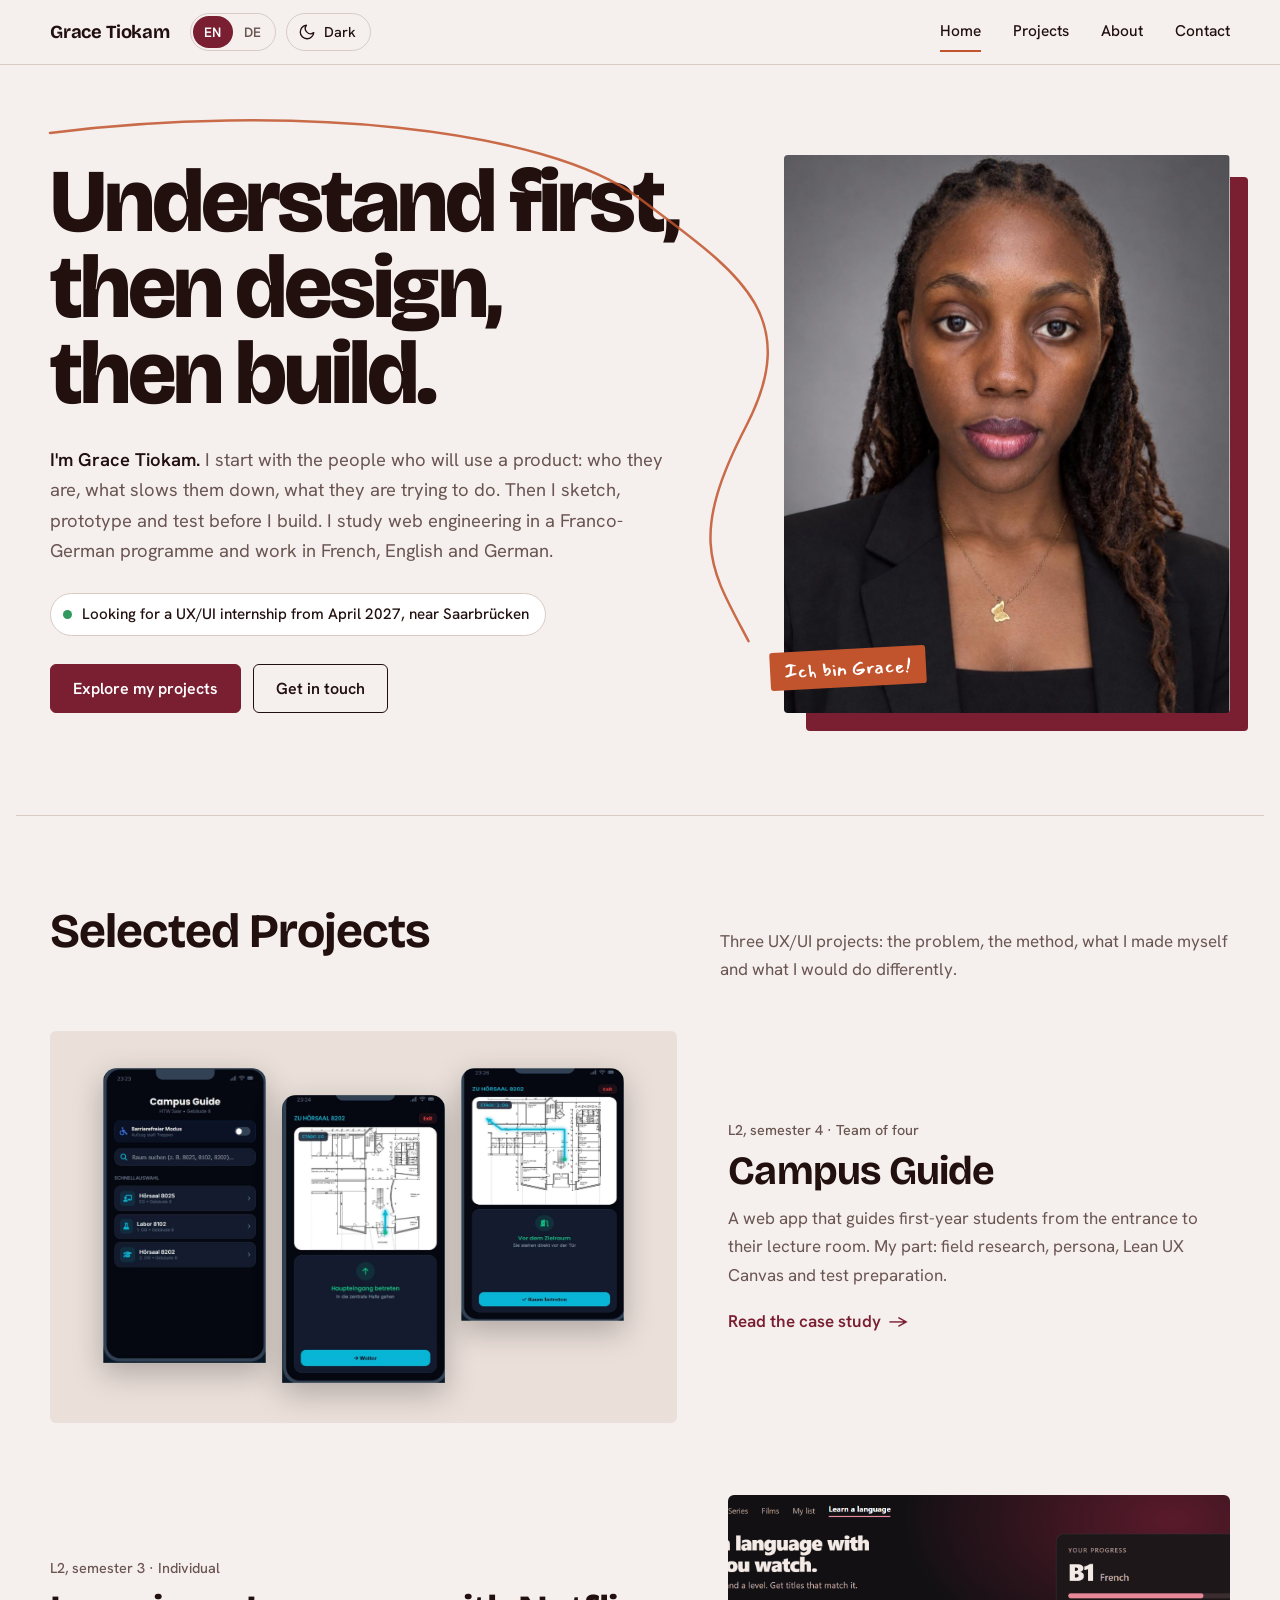
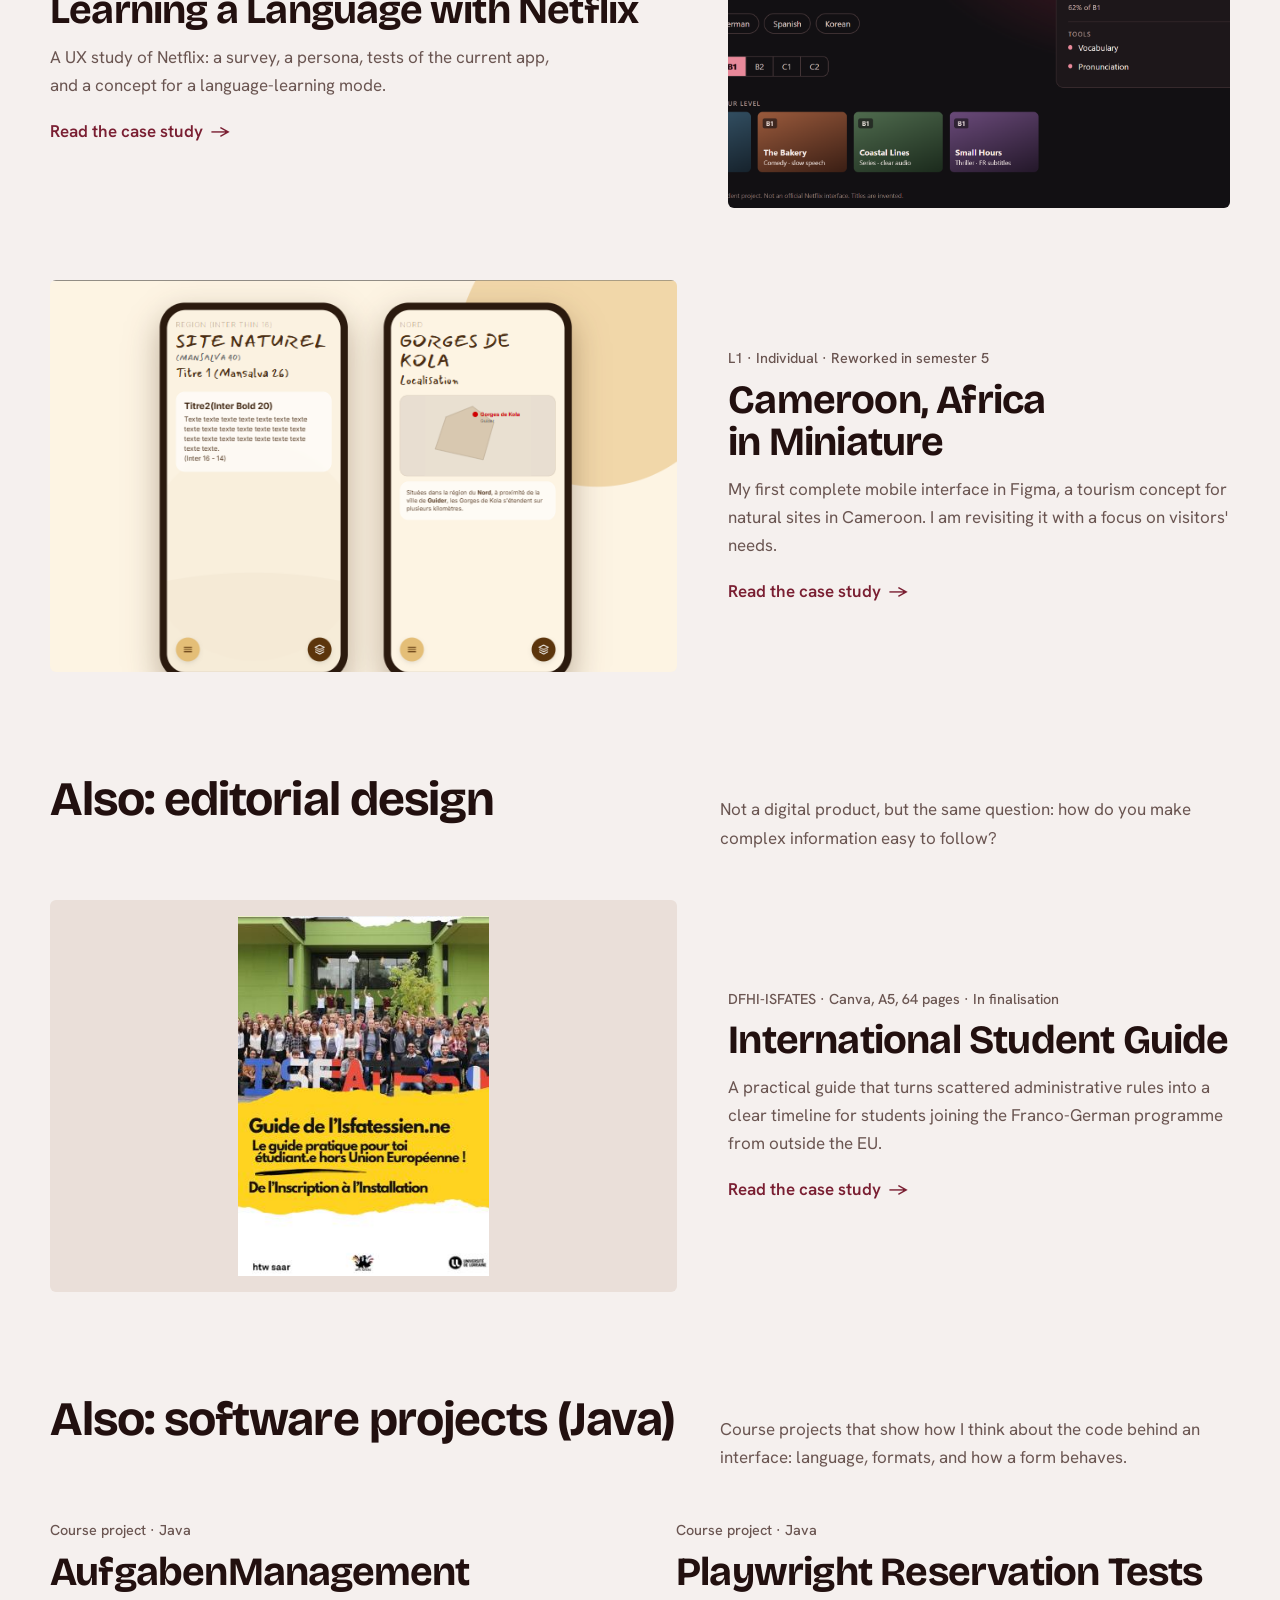
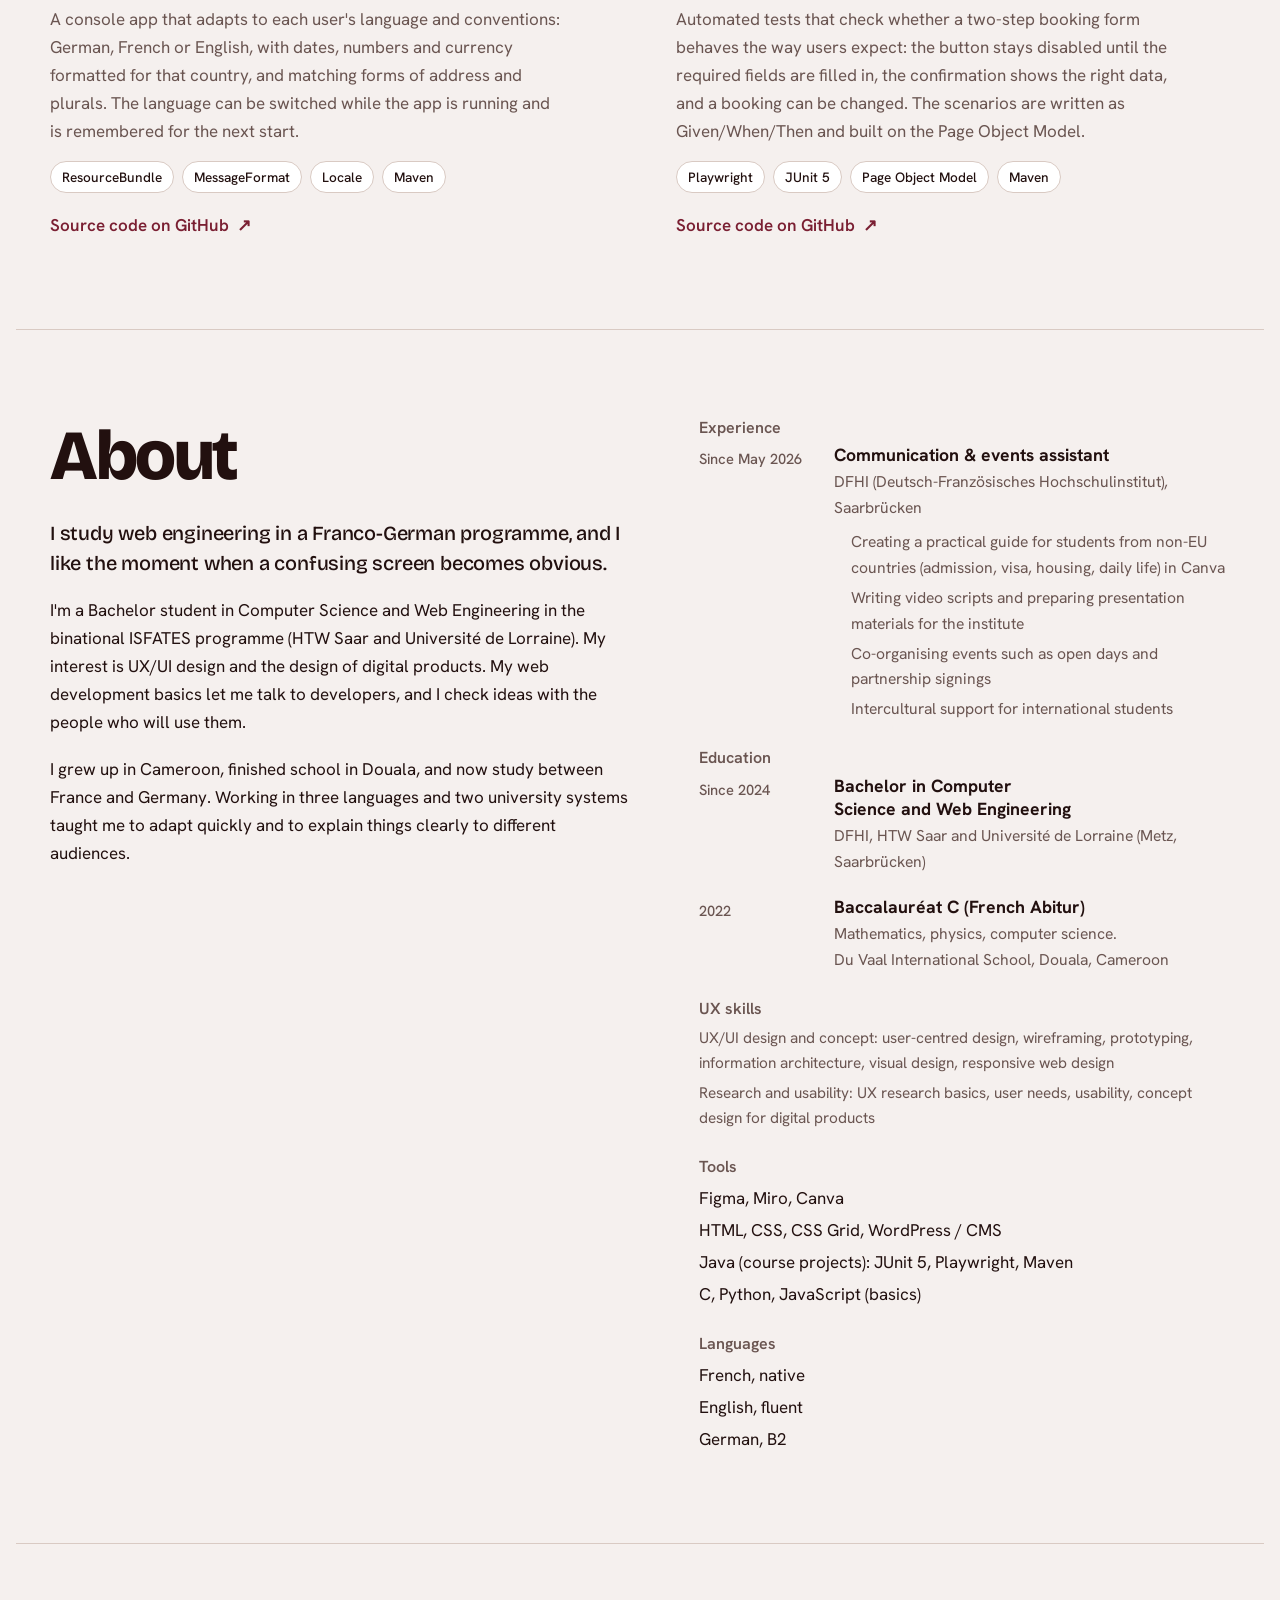
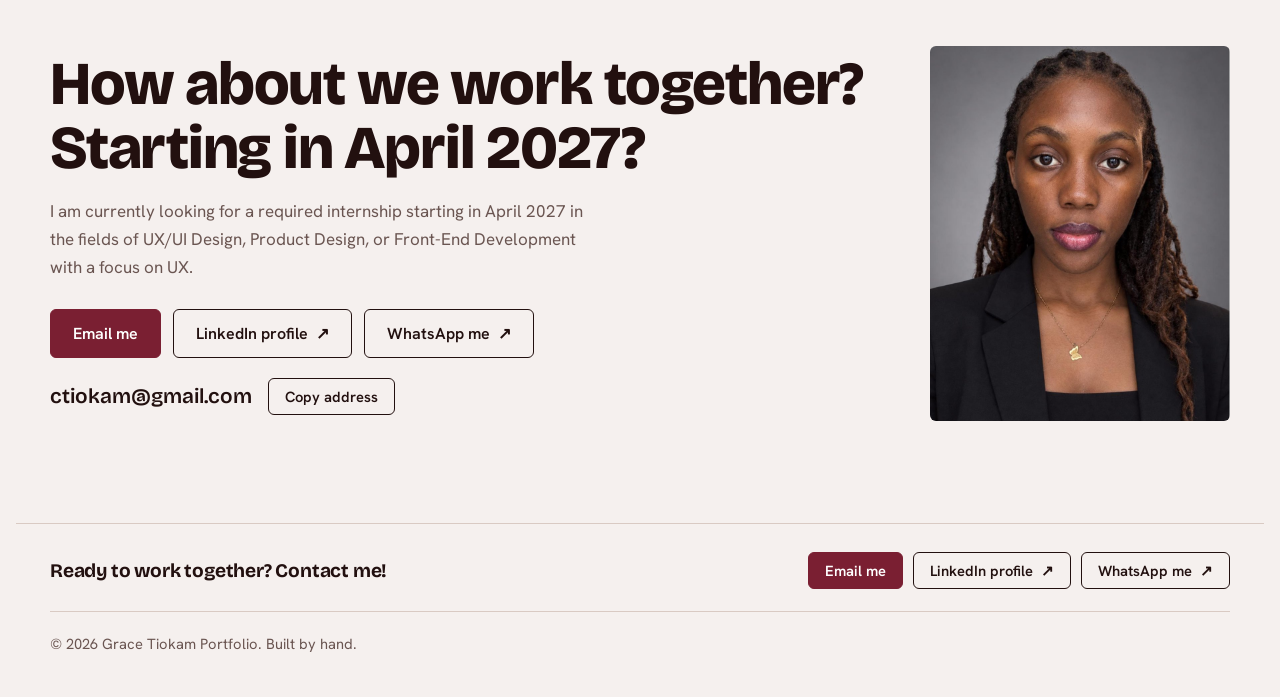
==== commit b2c218db: "Add software projects (Java)" ====
--- a/index.html
+++ b/index.html
@@ -148,6 +148,31 @@
                         </div>
                     </a>
                 </div>
+
+                <div class="sec-head sub-head">
+                    <h2 data-i18n="pr.java">Also: software projects (Java)</h2>
+                    <p data-i18n="pr.java.sub">Course projects that show how I think about the code behind an interface: language, formats, and how a form behaves.</p>
+                </div>
+                <div class="works compact">
+                    <a class="work" href="https://github.com/GraceTiokam/Internationalisierung_mit_Java.-" target="_blank" rel="noopener">
+                        <div>
+                            <p class="work-meta" data-i18n="pr.java.meta">Course project · Java</p>
+                            <h3><span data-i18n="am.title">AufgabenManagement</span></h3>
+                            <p class="sum" data-i18n="pr.am.sum">A console app that adapts to each user's language and conventions: German, French or English, with dates, numbers and currency formatted for that country, and matching forms of address and plurals. The language can be switched while the app is running and is remembered for the next start.</p>
+                            <ul class="tags"><li>ResourceBundle</li><li>MessageFormat</li><li>Locale</li><li>Maven</li></ul>
+                            <span class="go"><span data-i18n="cg.try.b2">Source code on GitHub</span><span class="sr" data-i18n="ext.new"> (opens in a new tab)</span> <span class="arr" aria-hidden="true">↗</span></span>
+                        </div>
+                    </a>
+                    <a class="work" href="https://github.com/GraceTiokam/Playwright-Reservierung" target="_blank" rel="noopener">
+                        <div>
+                            <p class="work-meta" data-i18n="pr.java.meta">Course project · Java</p>
+                            <h3><span data-i18n="pw.title">Playwright Reservation Tests</span></h3>
+                            <p class="sum" data-i18n="pr.pw.sum">Automated tests that check whether a two-step booking form behaves the way users expect: the button stays disabled until the required fields are filled in, the confirmation shows the right data, and a booking can be changed. The scenarios are written as Given/When/Then and built on the Page Object Model.</p>
+                            <ul class="tags"><li>Playwright</li><li>JUnit 5</li><li>Page Object Model</li><li>Maven</li></ul>
+                            <span class="go"><span data-i18n="cg.try.b2">Source code on GitHub</span><span class="sr" data-i18n="ext.new"> (opens in a new tab)</span> <span class="arr" aria-hidden="true">↗</span></span>
+                        </div>
+                    </a>
+                </div>
             </div>
         </section>
 
@@ -206,11 +231,11 @@
                     </div>
                     <div>
                         <h3 data-i18n="ab.tools">Tools</h3>
-                        <ul><li data-i18n="ab.tools.1">Figma, Miro, Canva</li><li data-i18n="ab.tools.2">HTML, CSS, CSS Grid, WordPress / CMS</li><li data-i18n="ab.tools.3">Java, C, Python (basics)</li></ul>
+                        <ul><li data-i18n="ab.tools.1">Figma, Miro, Canva</li><li data-i18n="ab.tools.2">HTML, CSS, CSS Grid, WordPress / CMS</li><li data-i18n="ab.tools.3">Java (course projects): JUnit 5, Playwright, Maven</li><li data-i18n="ab.tools.4">C, Python, JavaScript (basics)</li></ul>
                     </div>
                     <div>
                         <h3 data-i18n="ab.lang">Languages</h3>
-                        <ul><li data-i18n="ab.lang.1">French, native</li><li data-i18n="ab.lang.2">English, fluent</li><li data-i18n="ab.lang.3">German, B2–C1</li></ul>
+                        <ul><li data-i18n="ab.lang.1">French, native</li><li data-i18n="ab.lang.2">English, fluent</li><li data-i18n="ab.lang.3">German, B2</li></ul>
                     </div>
                 </div>
             </div>
--- a/assets/css/style.css
+++ b/assets/css/style.css
@@ -243,6 +243,9 @@
 .work-media.contain { display: flex; justify-content: center; padding: 16px 0; }
 .work-media.contain > img { width: auto; max-width: 100%; height: 100%; object-fit: contain; }
 .sub-head { margin-top: clamp(56px, 8vw, 104px); }
+/* compact cards without an image (software projects): two side by side, one column on small screens */
+.works.compact { grid-template-columns: repeat(auto-fit, minmax(min(100%, 320px), 1fr)); }
+.works.compact .work { grid-template-columns: 1fr; align-items: start; }
 .work-media.cover-cm { background: #fdf4e3; }
 
 /* case study: position, jump chips, prev/next */
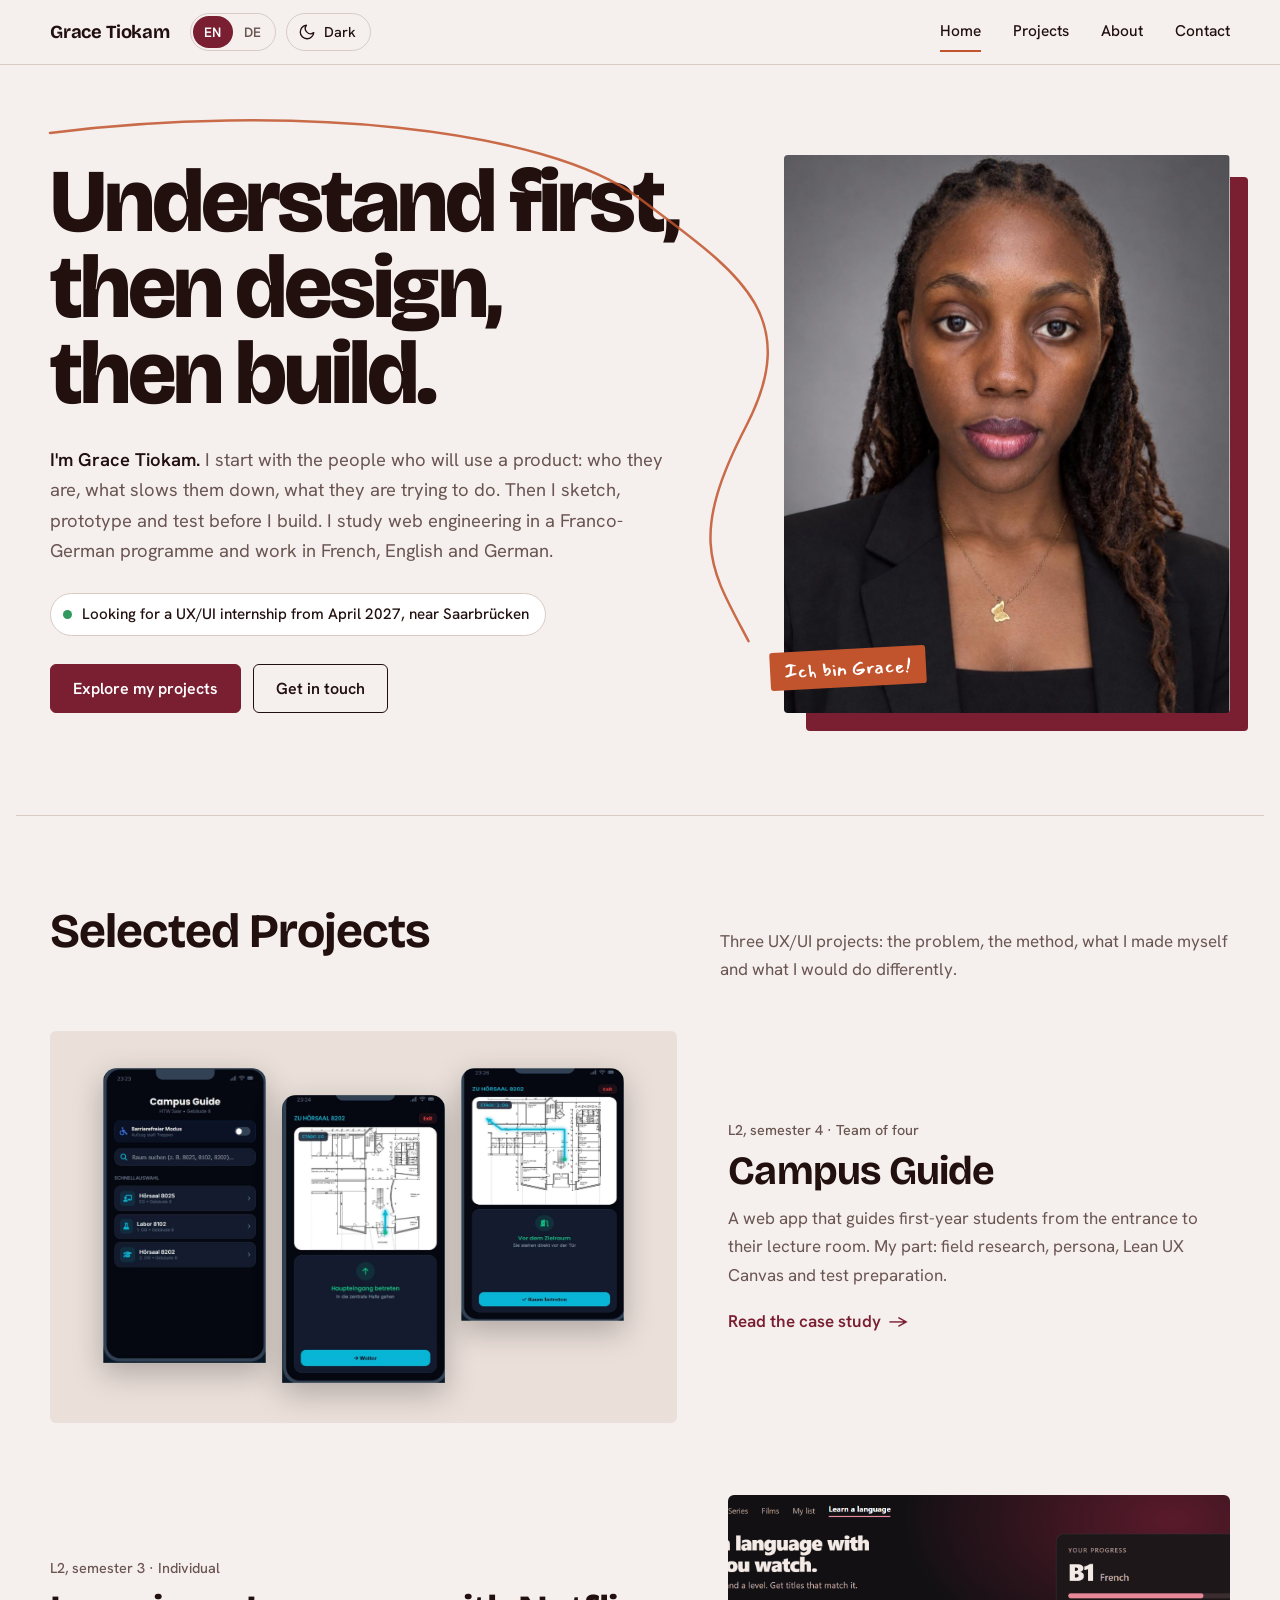
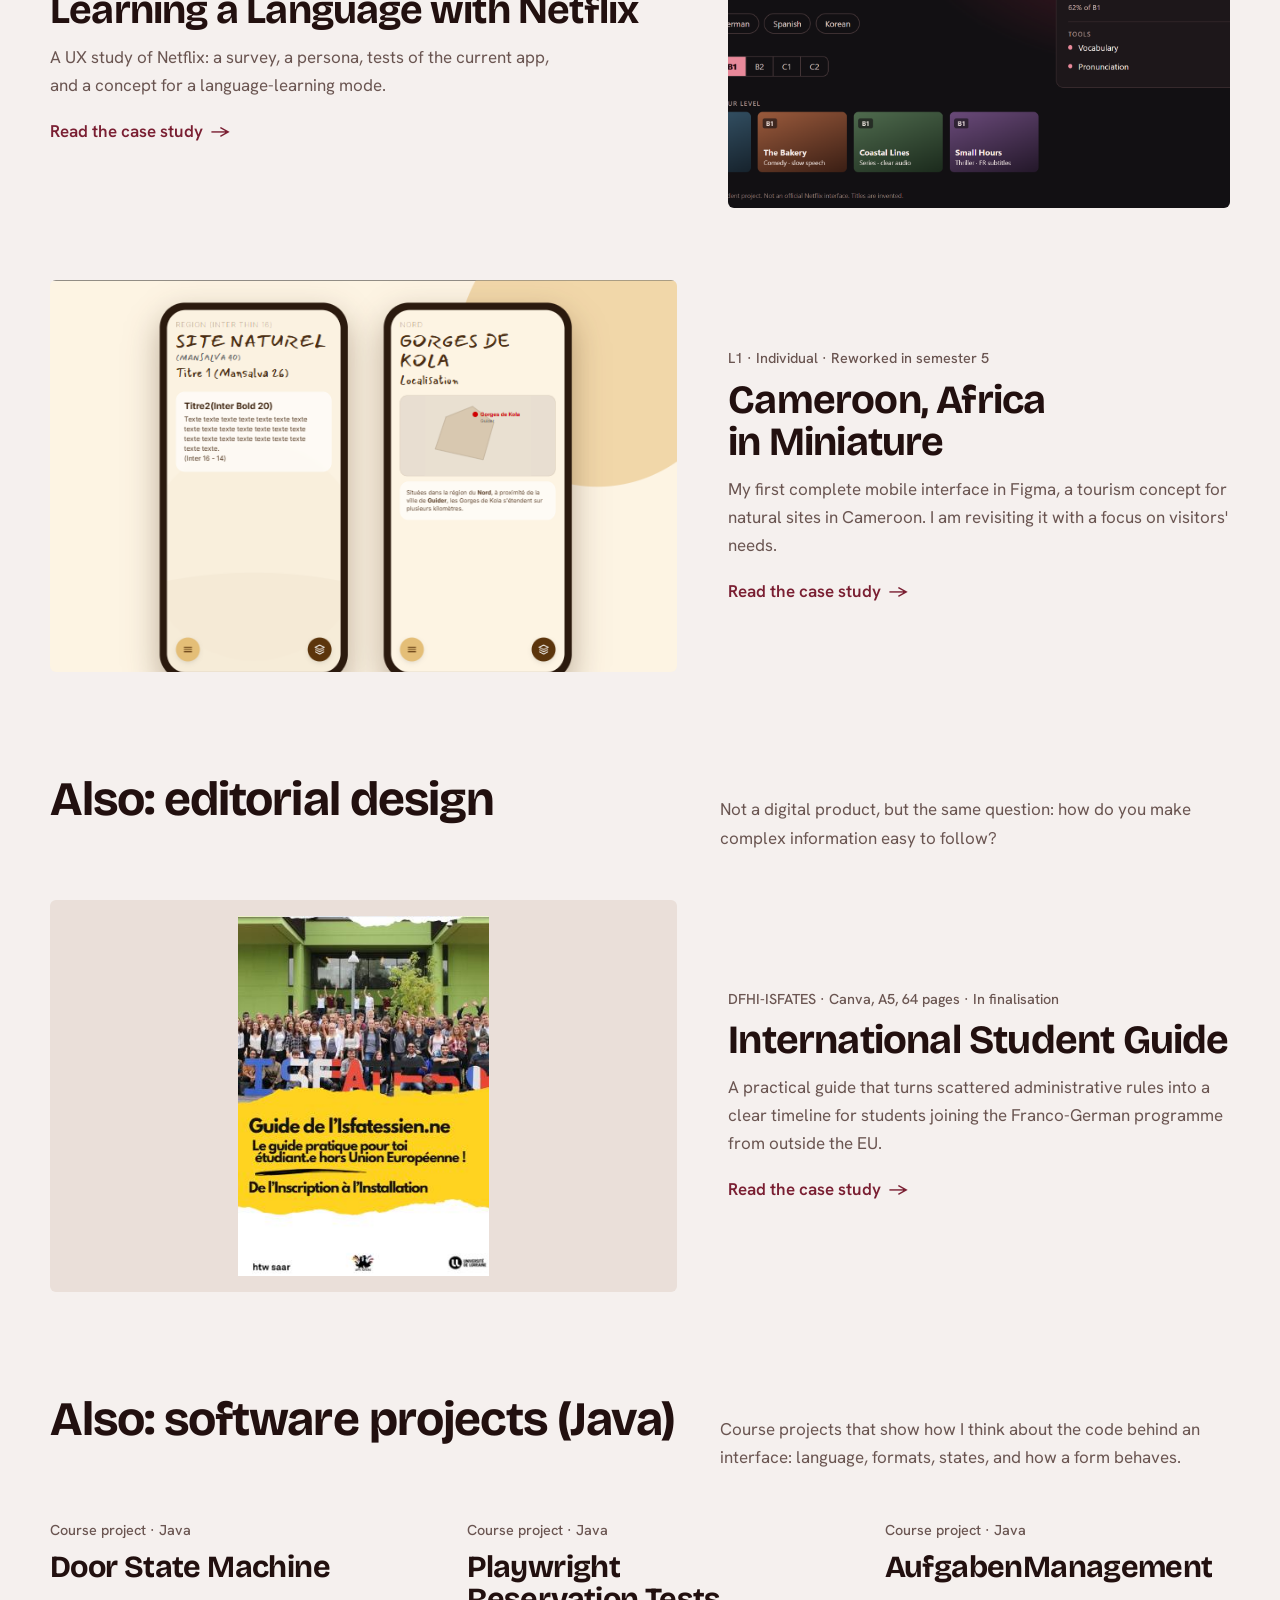
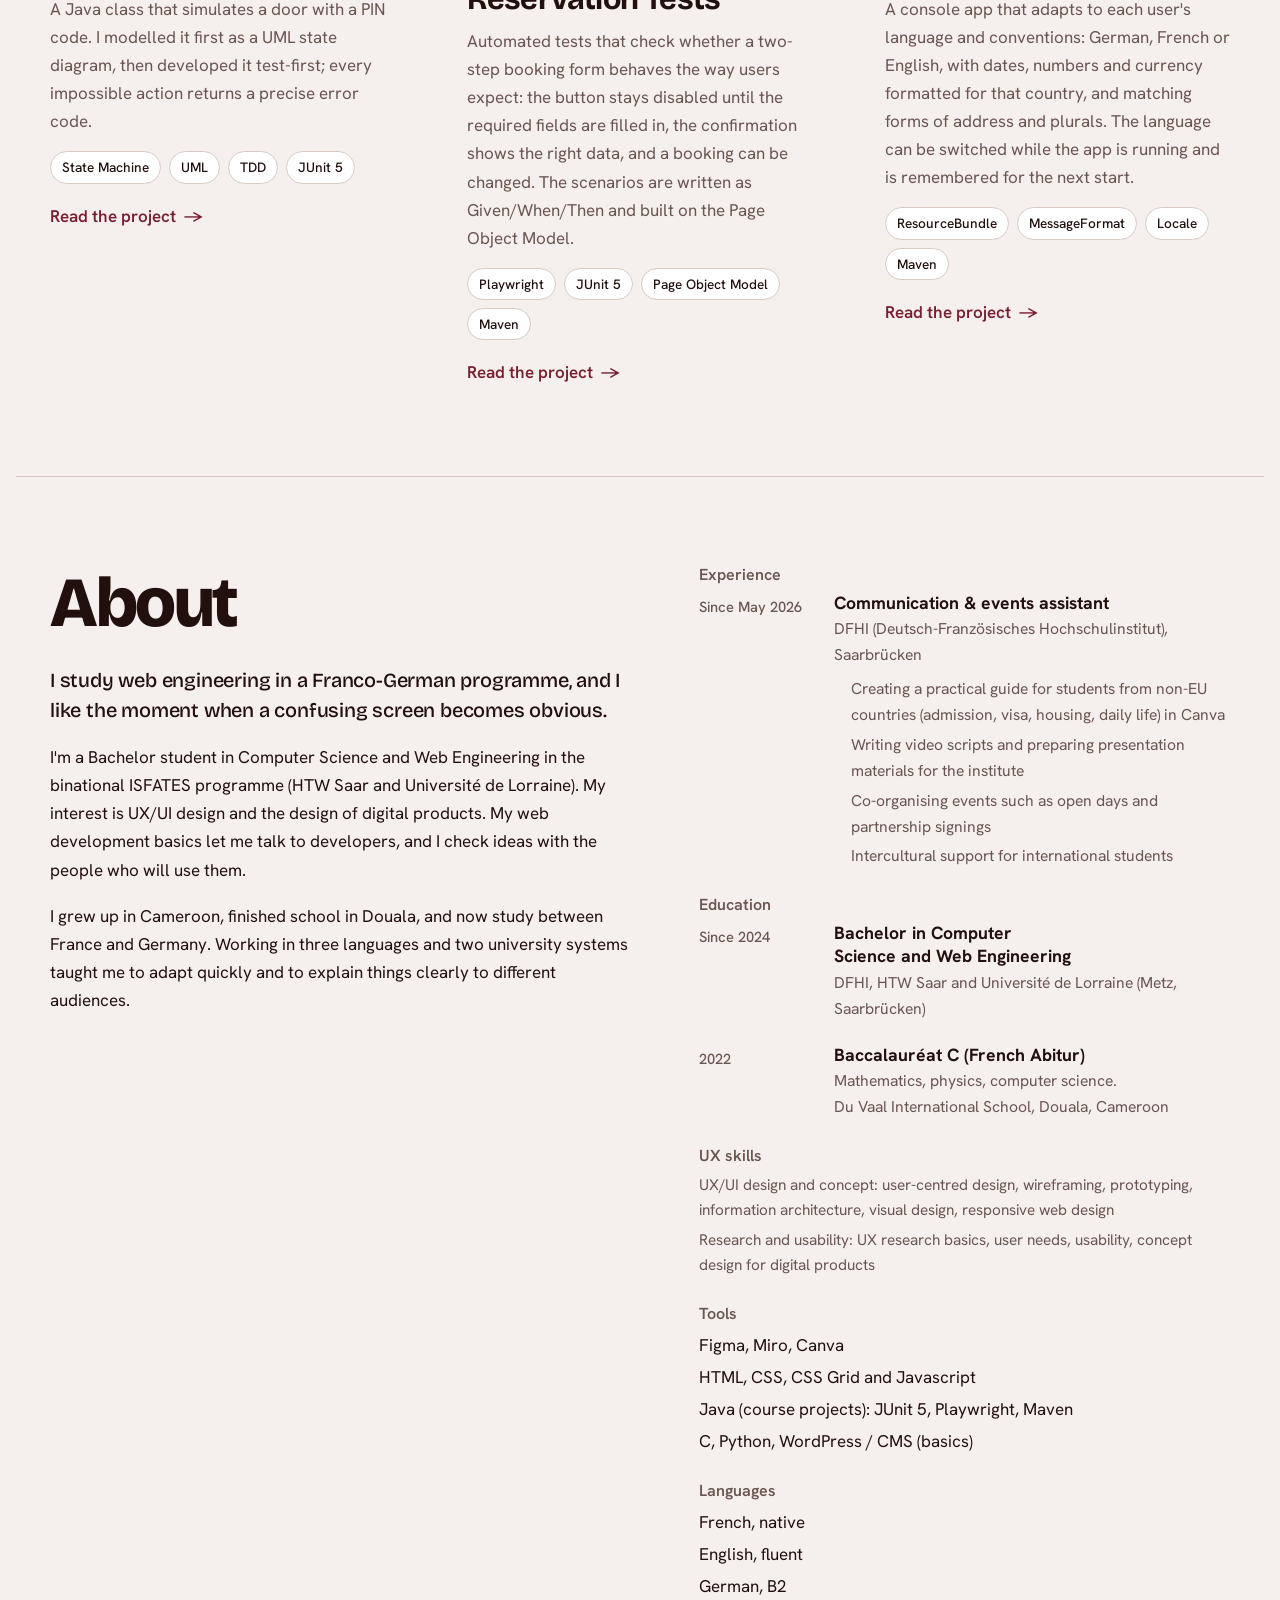
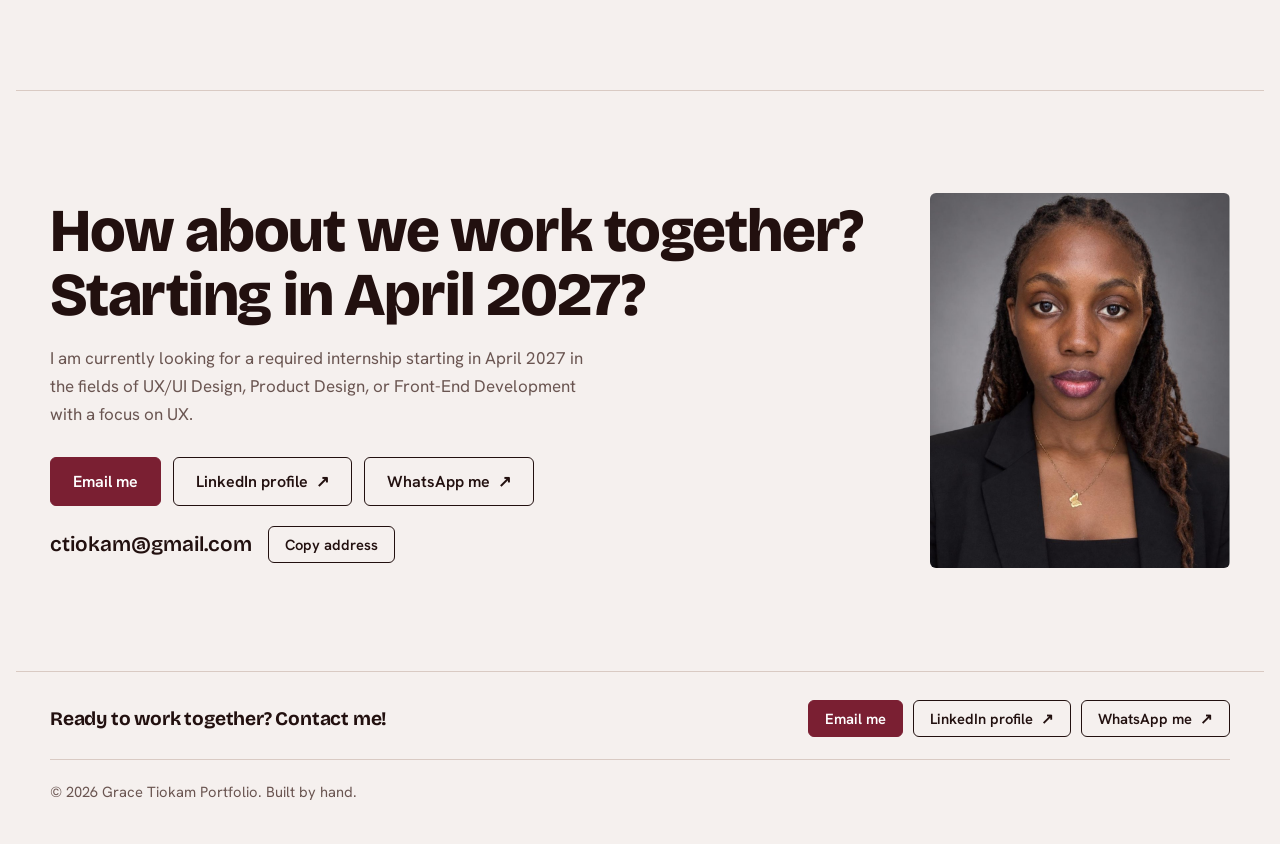
==== commit 88545c9c: "Add software projects Door.java (Java) and fix navigation through projects" ====
--- a/index.html
+++ b/index.html
@@ -151,27 +151,36 @@
 
                 <div class="sec-head sub-head">
                     <h2 data-i18n="pr.java">Also: software projects (Java)</h2>
-                    <p data-i18n="pr.java.sub">Course projects that show how I think about the code behind an interface: language, formats, and how a form behaves.</p>
+                    <p data-i18n="pr.java.sub">Course projects that show how I think about the code behind an interface: language, formats, states, and how a form behaves.</p>
                 </div>
                 <div class="works compact">
-                    <a class="work" href="https://github.com/GraceTiokam/Internationalisierung_mit_Java.-" target="_blank" rel="noopener">
+                    <article class="work">
                         <div>
                             <p class="work-meta" data-i18n="pr.java.meta">Course project · Java</p>
-                            <h3><span data-i18n="am.title">AufgabenManagement</span></h3>
-                            <p class="sum" data-i18n="pr.am.sum">A console app that adapts to each user's language and conventions: German, French or English, with dates, numbers and currency formatted for that country, and matching forms of address and plurals. The language can be switched while the app is running and is remembered for the next start.</p>
-                            <ul class="tags"><li>ResourceBundle</li><li>MessageFormat</li><li>Locale</li><li>Maven</li></ul>
-                            <span class="go"><span data-i18n="cg.try.b2">Source code on GitHub</span><span class="sr" data-i18n="ext.new"> (opens in a new tab)</span> <span class="arr" aria-hidden="true">↗</span></span>
+                            <h3 id="card-door"><span data-i18n="dr.title">Door State Machine</span></h3>
+                            <p class="sum" data-i18n="pr.dr.sum">A Java class that simulates a door with a PIN code. I modelled it first as a UML state diagram, then developed it test-first; every impossible action returns a precise error code.</p>
+                            <ul class="tags tag-links" aria-label="Door State Machine: topics" data-i18n-aria="dr.title.topics"><li><a href="#door/state-machine">State Machine</a></li><li><a href="#door/uml">UML</a></li><li><a href="#door/tdd">TDD</a></li><li><a href="#door/junit">JUnit 5</a></li></ul>
+                            <a class="go stretched" href="#door" aria-describedby="card-door"><span data-i18n="pr.readsw">Read the project</span> <span class="arr" aria-hidden="true">→</span></a>
                         </div>
-                    </a>
-                    <a class="work" href="https://github.com/GraceTiokam/Playwright-Reservierung" target="_blank" rel="noopener">
+                    </article>
+                    <article class="work">
                         <div>
                             <p class="work-meta" data-i18n="pr.java.meta">Course project · Java</p>
-                            <h3><span data-i18n="pw.title">Playwright Reservation Tests</span></h3>
+                            <h3 id="card-playwright-tests"><span data-i18n="pw.title">Playwright Reservation Tests</span></h3>
                             <p class="sum" data-i18n="pr.pw.sum">Automated tests that check whether a two-step booking form behaves the way users expect: the button stays disabled until the required fields are filled in, the confirmation shows the right data, and a booking can be changed. The scenarios are written as Given/When/Then and built on the Page Object Model.</p>
-                            <ul class="tags"><li>Playwright</li><li>JUnit 5</li><li>Page Object Model</li><li>Maven</li></ul>
-                            <span class="go"><span data-i18n="cg.try.b2">Source code on GitHub</span><span class="sr" data-i18n="ext.new"> (opens in a new tab)</span> <span class="arr" aria-hidden="true">↗</span></span>
+                            <ul class="tags tag-links" aria-label="Playwright Reservation Tests: topics" data-i18n-aria="pw.title.topics"><li><a href="#playwright-tests/playwright">Playwright</a></li><li><a href="#playwright-tests/junit">JUnit 5</a></li><li><a href="#playwright-tests/page-object-model">Page Object Model</a></li><li><a href="#playwright-tests/maven">Maven</a></li></ul>
+                            <a class="go stretched" href="#playwright-tests" aria-describedby="card-playwright-tests"><span data-i18n="pr.readsw">Read the project</span> <span class="arr" aria-hidden="true">→</span></a>
                         </div>
-                    </a>
+                    </article>
+                    <article class="work">
+                        <div>
+                            <p class="work-meta" data-i18n="pr.java.meta">Course project · Java</p>
+                            <h3 id="card-aufgabenmanagement"><span data-i18n="am.title">Aufgaben<wbr>Management</span></h3>
+                            <p class="sum" data-i18n="pr.am.sum">A console app that adapts to each user's language and conventions: German, French or English, with dates, numbers and currency formatted for that country, and matching forms of address and plurals. The language can be switched while the app is running and is remembered for the next start.</p>
+                            <ul class="tags tag-links" aria-label="AufgabenManagement: topics" data-i18n-aria="am.title.topics"><li><a href="#aufgabenmanagement/resourcebundle">ResourceBundle</a></li><li><a href="#aufgabenmanagement/messageformat">MessageFormat</a></li><li><a href="#aufgabenmanagement/locale">Locale</a></li><li><a href="#aufgabenmanagement/maven">Maven</a></li></ul>
+                            <a class="go stretched" href="#aufgabenmanagement" aria-describedby="card-aufgabenmanagement"><span data-i18n="pr.readsw">Read the project</span> <span class="arr" aria-hidden="true">→</span></a>
+                        </div>
+                    </article>
                 </div>
             </div>
         </section>
@@ -231,7 +240,7 @@
                     </div>
                     <div>
                         <h3 data-i18n="ab.tools">Tools</h3>
-                        <ul><li data-i18n="ab.tools.1">Figma, Miro, Canva</li><li data-i18n="ab.tools.2">HTML, CSS, CSS Grid, WordPress / CMS</li><li data-i18n="ab.tools.3">Java (course projects): JUnit 5, Playwright, Maven</li><li data-i18n="ab.tools.4">C, Python, JavaScript (basics)</li></ul>
+                        <ul><li data-i18n="ab.tools.1">Figma, Miro, Canva</li><li data-i18n="ab.tools.2">HTML, CSS, CSS Grid and Javascript</li><li data-i18n="ab.tools.3">Java (course projects): JUnit 5, Playwright, Maven</li><li data-i18n="ab.tools.4">C, Python, WordPress / CMS (basics)</li></ul>
                     </div>
                     <div>
                         <h3 data-i18n="ab.lang">Languages</h3>
@@ -398,7 +407,6 @@
             </div></section>
         </div>
         <div class="wrap pn">
-            <a class="pv" href="#cameroon"><small data-i18n="pn.prev">← Previous project</small><strong data-i18n="cm.title">Cameroon, Africa in Miniature</strong></a>
             <a class="nx" href="#netflix"><small data-i18n="pn.next">Next project →</small><strong data-i18n="nf.title">Learning a Language with Netflix</strong></a>
             <p class="pn-all"><a href="#projects" data-i18n="cs.allfull">Back to all projects</a></p>
         </div>
@@ -651,7 +659,6 @@
         </div>
         <div class="wrap pn">
             <a class="pv" href="#netflix"><small data-i18n="pn.prev">← Previous project</small><strong data-i18n="nf.title">Learning a Language with Netflix</strong></a>
-            <a class="nx" href="#campus-guide"><small data-i18n="pn.next">Next project →</small><strong data-i18n="cg.title">Campus Guide</strong></a>
             <p class="pn-all"><a href="#projects" data-i18n="cs.allfull">Back to all projects</a></p>
         </div>
     </article>
@@ -734,6 +741,403 @@
             <p class="pn-all"><a href="#projects" data-i18n="cs.allfull">Back to all projects</a></p>
         </div>
     </article>
+    <!-- ================= AUFGABENMANAGEMENT (software project) ================= -->
+    <article class="view" id="view-aufgabenmanagement" hidden>
+        <div class="wrap case-head">
+            <div class="pos">
+                <a class="back" href="#projects">← <span data-i18n="cs.all">All projects</span></a>
+                <span class="count" data-i18n="am.pos">Software project 3 of 3</span>
+            </div>
+            <h1 data-i18n="am.title">Aufgaben<wbr>Management</h1>
+            <p class="dek" data-i18n="am.dek">A Java console app that speaks German, French or English and shows dates, numbers and currency the way each country expects.</p>
+            <dl class="facts">
+                <div><dt data-i18n="f.context">Context</dt><dd data-i18n="am.f.context">Module Perfectionnement en Java, DFHI, November 2026</dd></div>
+                <div><dt data-i18n="f.type">Type</dt><dd data-i18n="sw.f.type">Course project</dd></div>
+                <div><dt data-i18n="f.role">My part</dt><dd data-i18n="am.f.role">Requirements, decisions, final version. Code written with substantial AI support</dd></div>
+                <div><dt data-i18n="f.tools">Tools</dt><dd data-i18n="am.f.tools">Java 17, ResourceBundle, MessageFormat, Properties, Maven</dd></div>
+            </dl>
+            <nav class="chips" aria-label="On this page" data-i18n-aria="sw.jump">
+                <a href="#aufgabenmanagement/assignment" data-i18n="chip.assign">Assignment</a>
+                <a href="#aufgabenmanagement/role" data-i18n="chip.myrole">My role</a>
+                <a href="#aufgabenmanagement/resourcebundle">ResourceBundle</a>
+                <a href="#aufgabenmanagement/messageformat">MessageFormat</a>
+                <a href="#aufgabenmanagement/locale">Locale</a>
+                <a href="#aufgabenmanagement/maven">Maven</a>
+                <a href="#aufgabenmanagement/ux" data-i18n="chip.ux">Why it matters for UX</a>
+                <a href="#aufgabenmanagement/limits" data-i18n="chip.limits">Learnings and limits</a>
+            </nav>
+        </div>
+        <div class="wrap">
+            <section class="story" id="aufgabenmanagement-overview"><h2 data-i18n="s.overview">Overview</h2><div class="body">
+                <p data-i18n="am.ov.1">The starting point was an existing console program whose texts were all written in German directly in the code. It asks for a consultant's details and prints a task overview with dates and amounts. The task was to make it multilingual.</p>
+            </div></section>
+
+            <section class="story" id="aufgabenmanagement-assignment"><h2 data-i18n="s.assign">The assignment</h2><div class="body">
+                <ul>
+                    <li data-i18n="am.as.l1">Switch between German, French and English while the program is running.</li>
+                    <li data-i18n="am.as.l2">Choose the start language from the command line, from the last language saved in a config file, or from the language of the Java runtime, in that order.</li>
+                    <li data-i18n="am.as.l3">Pay attention to software architecture and quality, and build a runnable JAR file with Maven.</li>
+                </ul>
+            </div></section>
+
+            <section class="story" id="aufgabenmanagement-role"><h2 data-i18n="s.role2">My role</h2><div class="body">
+                <p data-i18n="am.role.1">Course project. I set the requirements: keep the original program as the base, keep the solution simple enough to explain, German as the default language. I rejected a first draft that was too complex, turned the professor's feedback into concrete changes and chose which variant went into the final version.</p>
+                <p data-i18n="am.role.2">The code was written with substantial help from an AI assistant (Claude Code). My project report documents which steps were mine and which came from the AI.</p>
+            </div></section>
+
+            <section class="story" id="aufgabenmanagement-resourcebundle"><h2>ResourceBundle</h2><div class="body">
+                <h3 data-i18n="sw.what">What it is</h3>
+                <p data-i18n="am.rb.what">A Java mechanism that loads the texts of an app from one file per language. The code only asks for a key, such as <code>overview.header</code>, and gets the text in the current language.</p>
+                <h3 data-i18n="sw.how">In this project</h3>
+                <p data-i18n="am.rb.how">All visible texts, from prompts to error messages, are in three files, <code>messages_de</code>, <code>_fr</code> and <code>_en.properties</code>, with the same keys. The bundle is loaded without a fallback, so Java never silently switches to the system language.</p>
+<pre class="code" tabindex="0" translate="no"><code>private static void loadBundle(String languageCode) {
+    currentLocale = toLocale(languageCode);
+    bundle = ResourceBundle.getBundle(BUNDLE_NAME, currentLocale, NO_FALLBACK);
+}</code></pre>
+                <h3 data-i18n="sw.why">Why it matters</h3>
+                <p data-i18n="am.rb.why">The interface can be translated without being reprogrammed. For design, this means texts are content, not part of the layout: a mockup should not depend on one fixed wording, and every label needs a clear name the team can refer to.</p>
+            </div></section>
+
+            <section class="story" id="aufgabenmanagement-messageformat"><h2>MessageFormat</h2><div class="body">
+                <h3 data-i18n="sw.what">What it is</h3>
+                <p data-i18n="am.mf.what">A Java class that fills the placeholders in a text and formats them for the current language. The same date reads “11 Nov 2026” in British English and “11.11.2026” in German.</p>
+                <h3 data-i18n="sw.how">In this project</h3>
+                <p data-i18n="am.mf.how">Each text says how its values are shown, for example <code>{0,number,currency}</code> for an amount. Plurals use a choice pattern, so the app writes “one task” or “3 tasks”, never “1 tasks”. Forms of address (Mr/Ms, Herr/Frau, M./Mme) also come from the language files.</p>
+<pre class="code" tabindex="0" translate="no"><code>overview.tasks = {1,choice,0#{0} has not completed any tasks yet.|1#{0} has completed one task.|1&lt;{0} has completed {1,number,integer} tasks. That is a lot.}</code></pre>
+                <h3 data-i18n="sw.why">Why it matters</h3>
+                <p data-i18n="am.mf.why">Plurals, word order and forms of address change from one language to the next. When UI copy is written as a pattern with placeholders rather than as finished sentences, it can be localised without rewriting the code.</p>
+            </div></section>
+
+            <section class="story" id="aufgabenmanagement-locale"><h2>Locale</h2><div class="body">
+                <h3 data-i18n="sw.what">What it is</h3>
+                <p data-i18n="am.lc.what">A Java object that stands for a language and a country, such as de-DE or en-GB. It decides how dates, numbers and currency are formatted.</p>
+                <h3 data-i18n="sw.how">In this project</h3>
+                <p data-i18n="am.lc.how">Each language is tied to a country, so the currency symbol follows it (€ or £). The amount itself is not converted. The chosen language is saved in <code>config.properties</code> and restored at the next start.</p>
+<pre class="code" tabindex="0" translate="no"><code>private static Locale toLocale(String languageCode) {
+    return switch (languageCode) {
+        case "fr" -&gt; Locale.FRANCE; // fr-FR
+        case "en" -&gt; Locale.UK;     // en-GB
+        default -&gt; Locale.GERMANY;  // de-DE
+    };
+}</code></pre>
+                <h3 data-i18n="sw.why">Why it matters</h3>
+                <p data-i18n="am.lc.why">Language and country are not the same thing: English in the UK and in the US use different date formats and currencies. Remembering the user's choice spares them from setting it again at every start. Both are design decisions, not only code.</p>
+            </div></section>
+
+            <section class="story" id="aufgabenmanagement-maven"><h2>Maven</h2><div class="body">
+                <h3 data-i18n="sw.what">What it is</h3>
+                <p data-i18n="sw.maven.what">The tool that compiles a Java project and packages it, for example into a .jar file that can be started with one command.</p>
+                <h3 data-i18n="sw.how">In this project</h3>
+                <p data-i18n="am.mv.how"><code>mvn clean package</code> builds <code>aufgabenmanagement.jar</code>, with the three language files inside.</p>
+                <h3 data-i18n="sw.why">Why it matters</h3>
+                <p data-i18n="sw.maven.why">Knowing how a project is built helps me understand what it takes to ship a change, and talk about it with developers in their terms.</p>
+            </div></section>
+
+            <section class="story" id="aufgabenmanagement-ux"><h2 data-i18n="s.forux">Why this matters for a UX/UI internship</h2><div class="body">
+                <p data-i18n="am.ux.1">Designing for several languages starts before translation. German texts are often longer than English ones, so buttons and labels need room to grow, and dates, amounts and forms of address must fit each country. This project showed me how localisation works on the code side, so I can plan for it in mockups and discuss it with developers.</p>
+            </div></section>
+
+            <section class="story" id="aufgabenmanagement-limits"><h2 data-i18n="s.limits">What I learned and limits</h2><div class="body">
+                <p data-i18n="am.lim.1">I learned to keep content apart from code and to treat a text as a pattern with placeholders. The first AI draft was too complex; a simple structure that I could explain worked better.</p>
+                <p data-i18n="am.lim.2">Limits: it is a console app without a graphical interface, and it was not tested with users.</p>
+            </div></section>
+
+            <section class="story" id="aufgabenmanagement-links"><h2 data-i18n="s.links">Links</h2><div class="body">
+                <div class="cta-row" style="margin:0">
+                    <a class="btn" href="https://github.com/GraceTiokam/Internationalisierung_mit_Java.-" target="_blank" rel="noopener"><span data-i18n="cg.try.b2">Source code on GitHub</span><span class="sr" data-i18n="ext.new"> (opens in a new tab)</span> ↗</a>
+                    <a class="btn ghost" href="https://github.com/GraceTiokam/Internationalisierung_mit_Java.-/blob/main/Bericht.txt" target="_blank" rel="noopener"><span data-i18n="sw.report">Project report (German)</span><span class="sr" data-i18n="ext.new"> (opens in a new tab)</span> ↗</a>
+                </div>
+            </div></section>
+        </div>
+        <div class="wrap pn">
+            <a class="pv" href="#playwright-tests"><small data-i18n="pn.prev">← Previous project</small><strong data-i18n="pw.title">Playwright Reservation Tests</strong></a>
+            <p class="pn-all"><a href="#projects" data-i18n="cs.allfull">Back to all projects</a></p>
+        </div>
+    </article>
+
+    <!-- ================= PLAYWRIGHT TESTS (software project) ================= -->
+    <article class="view" id="view-playwright-tests" hidden>
+        <div class="wrap case-head">
+            <div class="pos">
+                <a class="back" href="#projects">← <span data-i18n="cs.all">All projects</span></a>
+                <span class="count" data-i18n="pw.pos">Software project 2 of 3</span>
+            </div>
+            <h1 data-i18n="pw.title">Playwright Reservation Tests</h1>
+            <p class="dek" data-i18n="pw.dek">Automated tests that check whether a two-step booking form behaves the way a user expects.</p>
+            <dl class="facts">
+                <div><dt data-i18n="f.context">Context</dt><dd data-i18n="pw.f.context">Module Perfectionnement en Java, DFHI, October 2026</dd></div>
+                <div><dt data-i18n="f.type">Type</dt><dd data-i18n="sw.f.type">Course project</dd></div>
+                <div><dt data-i18n="f.role">My part</dt><dd data-i18n="pw.f.role">Test scenarios, page objects, fixes to the form's JavaScript</dd></div>
+                <div><dt data-i18n="f.tools">Tools</dt><dd data-i18n="pw.f.tools">Java, Playwright for Java, JUnit 5, Maven</dd></div>
+            </dl>
+            <nav class="chips" aria-label="On this page" data-i18n-aria="sw.jump">
+                <a href="#playwright-tests/assignment" data-i18n="chip.assign">Assignment</a>
+                <a href="#playwright-tests/role" data-i18n="chip.myrole">My role</a>
+                <a href="#playwright-tests/playwright">Playwright</a>
+                <a href="#playwright-tests/junit">JUnit 5</a>
+                <a href="#playwright-tests/page-object-model">Page Object Model</a>
+                <a href="#playwright-tests/maven">Maven</a>
+                <a href="#playwright-tests/ux" data-i18n="chip.ux">Why it matters for UX</a>
+                <a href="#playwright-tests/limits" data-i18n="chip.limits">Learnings and limits</a>
+            </nav>
+        </div>
+        <div class="wrap">
+            <section class="story" id="playwright-tests-overview"><h2 data-i18n="s.overview">Overview</h2><div class="body">
+                <p data-i18n="pw.ov.1">The application has two pages. The first is a reservation form: a name, “with” or “without alcohol”, and at least one preference such as karaoke. The second is a confirmation page. The tests use both pages like a visitor would and check what appears on the screen.</p>
+            </div></section>
+
+            <section class="story" id="playwright-tests-assignment"><h2 data-i18n="s.assign">The assignment</h2><div class="body">
+                <ul>
+                    <li data-i18n="pw.as.l1">Test the functional requirements of the two-page application automatically with Playwright and JUnit 5.</li>
+                    <li data-i18n="pw.as.l2">Organise the tests with the Page Object Model, following a given UML class diagram.</li>
+                    <li data-i18n="pw.as.l3">Following the lecturer's feedback: test our own HTML/JavaScript logic, not Playwright itself, and describe each test as a Given/When/Then scenario.</li>
+                </ul>
+            </div></section>
+
+            <section class="story" id="playwright-tests-role"><h2 data-i18n="s.role2">My role</h2><div class="body">
+                <p data-i18n="pw.role.1">Course project. The work covered the test setup, the page objects and the test scenarios. I also corrected the form's JavaScript so that a saved reservation is loaded back into the form and the validation runs again.</p>
+                <p data-i18n="pw.role.2">I used AI to structure the test ideas and to refactor the code into the Page Object Model, then checked and adapted the result myself.</p>
+            </div></section>
+
+            <section class="story" id="playwright-tests-playwright"><h2>Playwright</h2><div class="body">
+                <h3 data-i18n="sw.what">What it is</h3>
+                <p data-i18n="pw.pl.what">A tool that opens a real browser and uses a web page the way a person would: it types, clicks and reads what is on the screen.</p>
+                <h3 data-i18n="sw.how">In this project</h3>
+                <p data-i18n="pw.pl.how">The tests check that the “Reservieren” button stays disabled while a required field is empty, that the confirmation page shows the right name and choices, that a reservation can be changed, and that the confirmation page shows a notice when it is opened without data.</p>
+<pre class="code" tabindex="0" translate="no"><code>resPage.selectAlcohol(false);
+resPage.selectPreference("tanzen");
+resPage.tryClickReserveForced();
+
+assertAll("Der Button muss deaktiviert bleiben, da kein Name eingegeben wurde",
+        () -&gt; assertEquals("", resPage.getNameInputValue()),
+        () -&gt; assertFalse(resPage.isReserveButtonEnabled()),
+        () -&gt; assertTrue(page.url().endsWith("Reservierung.html"))
+);</code></pre>
+                <h3 data-i18n="sw.why">Why it matters</h3>
+                <p data-i18n="pw.pl.why">These are behaviours a user notices straight away: a button that does nothing, a wrong summary, lost data. Automated tests catch them again after every change, without anyone clicking through the form by hand.</p>
+            </div></section>
+
+            <section class="story" id="playwright-tests-junit"><h2>JUnit 5</h2><div class="body">
+                <h3 data-i18n="sw.what">What it is</h3>
+                <p data-i18n="sw.junit.what">The standard Java framework for writing and running tests. Each test has a name and checks, and a report shows which tests passed.</p>
+                <h3 data-i18n="sw.how">In this project</h3>
+                <p data-i18n="pw.ju.how">Each test starts with a Given/When/Then description and has a readable German name. Several checks are grouped with <code>assertAll</code>, so one failure does not hide the others.</p>
+<pre class="code" tabindex="0" translate="no"><code>/**
+ * - GIVEN der Benutzer ist auf der "Reservierung"-Seite AND das Namensfeld ist leer
+ * - AND er wählt "ohne Alkohol" und "Tanzen"
+ * - WHEN er versucht, auf "Reservieren" zu klicken
+ * - THEN ist der Button deaktiviert AND er bleibt auf der "Reservierung"-Seite.
+ */
+@Test
+@DisplayName("Button deaktiviert, wenn der Name fehlt")</code></pre>
+                <h3 data-i18n="sw.why">Why it matters</h3>
+                <p data-i18n="pw.ju.why">Readable test names form a list of expected behaviours that the whole team can read, not only developers.</p>
+            </div></section>
+
+            <section class="story" id="playwright-tests-page-object-model"><h2>Page Object Model</h2><div class="body">
+                <h3 data-i18n="sw.what">What it is</h3>
+                <p data-i18n="pw.po.what">A way to organise tests: each page of the application gets its own class, which describes what a user can do on that page.</p>
+                <h3 data-i18n="sw.how">In this project</h3>
+                <p data-i18n="pw.po.how"><code>ReservierungPage</code> offers actions such as entering a name or choosing a preference. <code>BestaetigungPage</code> reads the welcome message and the summary. The tests only talk to these page objects.</p>
+<pre class="code" tabindex="0" translate="no"><code>public void enterName(String name) {
+    page.locator("#nameInput").fill(name);
+    page.locator("#nameInput").dispatchEvent("keyup");
+}
+
+public boolean isReserveButtonEnabled() {
+    return page.locator("#reserveButton").isEnabled();
+}</code></pre>
+                <h3 data-i18n="sw.why">Why it matters</h3>
+                <p data-i18n="pw.po.why">Describing a page by what the user does on it is close to how designers think in user flows. If the layout changes, only the page object has to be updated, not every test.</p>
+            </div></section>
+
+            <section class="story" id="playwright-tests-maven"><h2>Maven</h2><div class="body">
+                <h3 data-i18n="sw.what">What it is</h3>
+                <p data-i18n="sw.maven.what">The tool that compiles a Java project and packages it, for example into a .jar file that can be started with one command.</p>
+                <h3 data-i18n="sw.how">In this project</h3>
+                <p data-i18n="pw.mv.how"><code>pom.xml</code> declares Playwright and JUnit 5, so <code>mvn test</code> runs all tests with the same versions on any machine.</p>
+                <h3 data-i18n="sw.why">Why it matters</h3>
+                <p data-i18n="sw.maven.why">Knowing how a project is built helps me understand what it takes to ship a change, and talk about it with developers in their terms.</p>
+            </div></section>
+
+            <section class="story" id="playwright-tests-ux"><h2 data-i18n="s.forux">Why this matters for a UX/UI internship</h2><div class="body">
+                <p data-i18n="pw.ux.1">A form only works if it behaves as users expect at every step. Here, that expected behaviour is written down as Given/When/Then scenarios. They read like acceptance criteria, the conditions a feature must meet before it counts as done, which designers can write together with developers before anything is built.</p>
+            </div></section>
+
+            <section class="story" id="playwright-tests-limits"><h2 data-i18n="s.limits">What I learned and limits</h2><div class="body">
+                <p data-i18n="pw.lim.1">I learned that tests should check our own application logic, not the framework, and that the form's JavaScript and its tests have to be kept in sync: reloading saved data and re-running the validation needed several fixes.</p>
+                <p data-i18n="pw.lim.2">Limits: these are functional tests. They check that the form works as specified, not whether it is easy to use; that would need a usability test with real users. The tests run on a small local sample application.</p>
+            </div></section>
+
+            <section class="story" id="playwright-tests-links"><h2 data-i18n="s.links">Links</h2><div class="body">
+                <div class="cta-row" style="margin:0">
+                    <a class="btn" href="https://github.com/GraceTiokam/Playwright-Reservierung" target="_blank" rel="noopener"><span data-i18n="cg.try.b2">Source code on GitHub</span><span class="sr" data-i18n="ext.new"> (opens in a new tab)</span> ↗</a>
+                    <a class="btn ghost" href="https://github.com/GraceTiokam/Playwright-Reservierung/blob/main/Projektbericht-Playwright-Reservation.pdf" target="_blank" rel="noopener"><span data-i18n="sw.reportpdf">Project report (PDF, German)</span><span class="sr" data-i18n="ext.new"> (opens in a new tab)</span> ↗</a>
+                </div>
+            </div></section>
+        </div>
+        <div class="wrap pn">
+            <a class="pv" href="#door"><small data-i18n="pn.prev">← Previous project</small><strong data-i18n="dr.title">Door State Machine</strong></a>
+            <a class="nx" href="#aufgabenmanagement"><small data-i18n="pn.next">Next project →</small><strong data-i18n="am.title">Aufgaben<wbr>Management</strong></a>
+            <p class="pn-all"><a href="#projects" data-i18n="cs.allfull">Back to all projects</a></p>
+        </div>
+    </article>
+
+    <!-- ================= DOOR (software project) ================= -->
+    <article class="view" id="view-door" hidden>
+        <div class="wrap case-head">
+            <div class="pos">
+                <a class="back" href="#projects">← <span data-i18n="cs.all">All projects</span></a>
+                <span class="count" data-i18n="dr.pos">Software project 1 of 3</span>
+            </div>
+            <h1 data-i18n="dr.title">Door State Machine</h1>
+            <p class="dek" data-i18n="dr.dek">A Java class that simulates a door with a PIN code: it opens, closes, locks, unlocks and locks itself again after a while.</p>
+            <dl class="facts">
+                <div><dt data-i18n="f.context">Context</dt><dd data-i18n="dr.f.context">Module Perfectionnement en Java, DFHI, October 2026</dd></div>
+                <div><dt data-i18n="f.type">Type</dt><dd data-i18n="sw.f.type">Course project</dd></div>
+                <div><dt data-i18n="f.role">My part</dt><dd data-i18n="dr.f.role">State diagram, Java class, JUnit tests, report</dd></div>
+                <div><dt data-i18n="f.tools">Tools</dt><dd data-i18n="dr.f.tools">Java, JUnit 5, UML state diagram</dd></div>
+            </dl>
+            <nav class="chips" aria-label="On this page" data-i18n-aria="sw.jump">
+                <a href="#door/assignment" data-i18n="chip.assign">Assignment</a>
+                <a href="#door/role" data-i18n="chip.myrole">My role</a>
+                <a href="#door/state-machine">State Machine</a>
+                <a href="#door/uml">UML</a>
+                <a href="#door/tdd">TDD</a>
+                <a href="#door/junit">JUnit 5</a>
+                <a href="#door/ux" data-i18n="chip.ux">Why it matters for UX</a>
+                <a href="#door/limits" data-i18n="chip.limits">Learnings and limits</a>
+            </nav>
+        </div>
+        <div class="wrap">
+            <section class="story" id="door-overview"><h2 data-i18n="s.overview">Overview</h2><div class="body">
+                <p data-i18n="dr.ov.1">The class has three states: open, closed and locked. It counts how often the door was opened, needs a four-digit PIN to unlock and locks itself when it stays closed. It shows nothing on screen: it is the logic an interface could be built on.</p>
+            </div></section>
+
+            <section class="story" id="door-assignment"><h2 data-i18n="s.assign">The assignment</h2><div class="body">
+                <ul>
+                    <li data-i18n="dr.as.l1">Open, close, lock and unlock the door; unlock only with a four-digit PIN.</li>
+                    <li data-i18n="dr.as.l2">Lock automatically after 5 seconds in the closed state, and count how often the door was opened.</li>
+                    <li data-i18n="dr.as.l3">Handle every invalid operation, with no console output in the class.</li>
+                    <li data-i18n="dr.as.l4">Complete tests with JUnit 5, developed test-first.</li>
+                </ul>
+            </div></section>
+
+            <section class="story" id="door-role"><h2 data-i18n="s.role2">My role</h2><div class="body">
+                <p data-i18n="dr.role.1">Course project. According to my report, I analysed the door as a state machine before writing code, drew the UML state diagram, wrote the class and the tests. After the professor's feedback, I replaced text error messages with error codes and cleaned up the tests.</p>
+                <p data-i18n="dr.role.2">I used an AI assistant (Claude) to understand the assignment, explain Java concepts and review my code. The report lists my prompts; I decided what to keep.</p>
+            </div></section>
+
+            <section class="story" id="door-state-machine"><h2>State Machine</h2><div class="body">
+                <h3 data-i18n="sw.what">What it is</h3>
+                <p data-i18n="dr.sm.what">A model in which something is always in exactly one state, and only certain actions move it to another state.</p>
+                <h3 data-i18n="sw.how">In this project</h3>
+                <p data-i18n="dr.sm.how">The three states are OPENED, CLOSED and LOCKED. Each method first checks the current state: a valid action changes it, any other action raises an error with a precise code, such as <code>IS_LOCKED</code> or <code>WRONG_PIN</code>.</p>
+<pre class="code" tabindex="0" translate="no"><code>public void open() throws DoorException {
+    switch (state) {
+        case OPENED -&gt; throw new DoorException(DoorException.ErrorCode.ALREADY_OPEN);
+        case LOCKED -&gt; throw new DoorException(DoorException.ErrorCode.IS_LOCKED);
+        case CLOSED -&gt; {
+            cancelAutoLockTimer();
+            state = State.OPENED;
+            openCount++;
+        }
+    }
+}</code></pre>
+                <h3 data-i18n="sw.why">Why it matters</h3>
+                <p data-i18n="dr.sm.why">Interface components work the same way: a button can be default, disabled, loading or in error. Thinking in states and transitions helps me design every state of a component, including the easy-to-forget ones, and agree on them with developers.</p>
+            </div></section>
+
+            <section class="story" id="door-uml"><h2>UML</h2><div class="body">
+                <h3 data-i18n="sw.what">What it is</h3>
+                <p data-i18n="dr.uml.what">A standard visual notation for software. A state diagram shows the states as boxes and the allowed transitions as arrows.</p>
+                <h3 data-i18n="sw.how">In this project</h3>
+                <p data-i18n="dr.uml.how">I drew the state diagram before writing the code. It is redrawn below for this page. Every arrow is covered by at least one test.</p>
+                <figure class="fig state-fig">
+                    <div class="table-wrap" tabindex="0"><svg class="state-diagram" viewBox="0 0 640 300" role="img" aria-label="UML state diagram of the door. Start state: CLOSED. CLOSED to OPENED with open(), which also increases the counter. OPENED to CLOSED with close(). CLOSED to LOCKED with lock(), or automatically after 5 seconds. LOCKED to CLOSED with unlock and the correct PIN. Any other action raises a DoorException." data-i18n-aria="dr.svg.label">
+                        <defs>
+                            <marker id="sd-arrow" viewBox="0 0 10 10" refX="9" refY="5" markerWidth="8" markerHeight="8" orient="auto-start-reverse"><path d="M0 0 L10 5 L0 10 z" class="sd-head"/></marker>
+                            <marker id="sd-arrow-auto" viewBox="0 0 10 10" refX="9" refY="5" markerWidth="8" markerHeight="8" orient="auto-start-reverse"><path d="M0 0 L10 5 L0 10 z" class="sd-head-auto"/></marker>
+                        </defs>
+                        <!-- start -->
+                        <circle cx="320" cy="22" r="8" class="sd-start"/>
+                        <line x1="320" y1="30" x2="320" y2="112" class="sd-line" marker-end="url(#sd-arrow)"/>
+                        <!-- states -->
+                        <rect x="20" y="116" width="150" height="56" rx="28" class="sd-state"/>
+                        <text x="95" y="150" class="sd-name">OPENED</text>
+                        <rect x="245" y="116" width="150" height="56" rx="28" class="sd-state"/>
+                        <text x="320" y="150" class="sd-name">CLOSED</text>
+                        <rect x="470" y="116" width="150" height="56" rx="28" class="sd-state"/>
+                        <text x="545" y="150" class="sd-name">LOCKED</text>
+                        <!-- OPENED <-> CLOSED -->
+                        <path d="M170 132 L243 132" class="sd-line" marker-start="url(#sd-arrow)"/>
+                        <text x="207" y="110" class="sd-label">open()</text>
+                        <text x="207" y="124" class="sd-label sd-small">count++</text>
+                        <path d="M170 158 L243 158" class="sd-line" marker-end="url(#sd-arrow)"/>
+                        <text x="207" y="180" class="sd-label">close()</text>
+                        <!-- CLOSED -> LOCKED -->
+                        <path d="M395 132 L468 132" class="sd-line" marker-end="url(#sd-arrow)"/>
+                        <text x="432" y="122" class="sd-label">lock()</text>
+                        <!-- LOCKED -> CLOSED with PIN -->
+                        <path d="M545 172 C545 236 320 236 320 174" class="sd-line" marker-end="url(#sd-arrow)"/>
+                        <text x="432" y="250" class="sd-label">unlock(PIN)</text>
+                        <!-- auto-lock -->
+                        <path d="M395 158 L468 158" class="sd-line sd-auto" marker-end="url(#sd-arrow-auto)"/>
+                        <text x="432" y="196" class="sd-label sd-auto-text" data-i18n="dr.svg.auto">auto-lock [5 s]</text>
+                        <!-- errors -->
+                        <text x="320" y="288" class="sd-note" data-i18n="dr.svg.err">Any other action → DoorException with an ErrorCode</text>
+                    </svg></div>
+                    <figcaption data-i18n="dr.svg.cap">State diagram of the class Door, redrawn from my report. The dashed arrow is the automatic transition.</figcaption>
+                </figure>
+                <h3 data-i18n="sw.why">Why it matters</h3>
+                <p data-i18n="dr.uml.why">A state diagram is a shared language: designers, developers and testers can all read it and check together that no case is missing.</p>
+            </div></section>
+
+            <section class="story" id="door-tdd"><h2>TDD</h2><div class="body">
+                <h3 data-i18n="sw.what">What it is</h3>
+                <p data-i18n="dr.tdd.what">Test-driven development: you first write a test that describes a behaviour, then the code that makes it pass.</p>
+                <h3 data-i18n="sw.how">In this project</h3>
+                <p data-i18n="dr.tdd.how">The assignment required test-driven development. My report maps every transition of the diagram to a test, and every invalid action to the error code it must raise.</p>
+                <h3 data-i18n="sw.why">Why it matters</h3>
+                <p data-i18n="dr.tdd.why">Describing the expected behaviour before the code is close to writing acceptance criteria before a design is built: everyone agrees early on what “done” means.</p>
+            </div></section>
+
+            <section class="story" id="door-junit"><h2>JUnit 5</h2><div class="body">
+                <h3 data-i18n="sw.what">What it is</h3>
+                <p data-i18n="sw.junit.what">The standard Java framework for writing and running tests. Each test has a name and checks, and a report shows which tests passed.</p>
+                <h3 data-i18n="sw.how">In this project</h3>
+                <p data-i18n="dr.ju.how">Separate tests cover the valid transitions, the counter and the auto-lock. Parameterised tests (<code>@ParameterizedTest</code> with <code>@MethodSource</code>) check every invalid action per state and verify the exact error code.</p>
+<pre class="code" tabindex="0" translate="no"><code>Arguments.of(
+        "[CRITICAL] open() -&gt; access denied",
+        (Executable)
+                () -&gt; lockedDoor().open(),
+        Door.DoorException.ErrorCode.IS_LOCKED
+),</code></pre>
+                <h3 data-i18n="sw.why">Why it matters</h3>
+                <p data-i18n="dr.ju.why">Because each impossible action has its own code, an interface can tell the user exactly what went wrong, “wrong PIN” rather than just “error”. That is the basis of a clear error message.</p>
+            </div></section>
+
+            <section class="story" id="door-ux"><h2 data-i18n="s.forux">Why this matters for a UX/UI internship</h2><div class="body">
+                <p data-i18n="dr.ux.1">Many interface problems come from states nobody designed: an empty list, a disabled button, a failed login. This project trained me to list every state and every impossible action first, and to plan a clear response for each. A state diagram is also something I can sketch with developers at the start of a feature.</p>
+            </div></section>
+
+            <section class="story" id="door-limits"><h2 data-i18n="s.limits">What I learned and limits</h2><div class="body">
+                <p data-i18n="dr.lim.1">I learned to model behaviour as states and transitions, that an error code is more useful than an error text because it does not depend on a language and is easy to test, and to write tests that say clearly what they expect.</p>
+                <p data-i18n="dr.lim.2">Limits: the class has no user interface and was not tested with users. The assignment asks for an auto-lock after 5 seconds, but the code currently uses 0.5 seconds, the value chosen to keep the tests fast, and the PIN is still written into the code. Making both configurable is the next step.</p>
+            </div></section>
+
+            <section class="story" id="door-links"><h2 data-i18n="s.links">Links</h2><div class="body">
+                <div class="cta-row" style="margin:0">
+                    <a class="btn" href="https://github.com/GraceTiokam/Aufgabe_T-r" target="_blank" rel="noopener"><span data-i18n="cg.try.b2">Source code on GitHub</span><span class="sr" data-i18n="ext.new"> (opens in a new tab)</span> ↗</a>
+                </div>
+            </div></section>
+        </div>
+        <div class="wrap pn">
+            <a class="nx" href="#playwright-tests"><small data-i18n="pn.next">Next project →</small><strong data-i18n="pw.title">Playwright Reservation Tests</strong></a>
+            <p class="pn-all"><a href="#projects" data-i18n="cs.allfull">Back to all projects</a></p>
+        </div>
+    </article>
+
 </main>
 
 <footer>
--- a/assets/css/style.css
+++ b/assets/css/style.css
@@ -246,6 +246,35 @@
 /* compact cards without an image (software projects): two side by side, one column on small screens */
 .works.compact { grid-template-columns: repeat(auto-fit, minmax(min(100%, 320px), 1fr)); }
 .works.compact .work { grid-template-columns: 1fr; align-items: start; }
+.works.compact .work h3 { font-size: clamp(1.6rem, 2.4vw, 2rem); overflow-wrap: break-word; }
+/* software cards: the "Read the project" link covers the whole card (stretched link); the topic links sit above it */
+.work a.go { text-decoration: none; }
+.work .stretched::after { content: ""; position: absolute; inset: 0; z-index: 0; border-radius: 3px; }
+.work .stretched:focus-visible { outline: none; }
+.work .stretched:focus-visible::after { outline: 3px solid var(--focus); outline-offset: 8px; }
+.work:has(.stretched:focus-visible) h3 span { background-size: 100% 2px; }
+.work:hover .go .arr, .work .go:focus-visible .arr { transform: translateX(4px); }
+.tags.tag-links li { padding: 0; border: 0; background: none; }
+.tags.tag-links a { position: relative; z-index: 1; display: inline-flex; align-items: center; min-height: 28px; font-size: .85rem; font-weight: 500; padding: 4px 11px; border: 1px solid var(--line); border-radius: 999px; background: var(--surface); text-decoration: none; }
+.tags.tag-links a:hover { border-color: var(--ink); }
+/* software project views: code samples and state diagram */
+.story code { font-family: ui-monospace, SFMono-Regular, Menlo, Consolas, monospace; font-size: .88em; }
+.story :not(pre) > code { background: var(--sand); padding: .08em .35em; border-radius: 4px; }
+.story pre.code { margin: 0; padding: 14px 16px; background: var(--surface); border: 1px solid var(--line); border-radius: 6px; overflow-x: auto; font-size: .92rem; line-height: 1.55; white-space: pre; }
+.state-diagram { display: block; width: 100%; min-width: 600px; height: auto; background: var(--surface); border: 1px solid var(--line); border-radius: 6px; }
+.state-fig { min-width: 0; }
+.state-fig figcaption { margin-top: 8px; }
+.sd-state { fill: var(--bg); stroke: var(--ink); stroke-width: 1.5; }
+.sd-name { font: 700 15px var(--font-body); fill: var(--ink); text-anchor: middle; letter-spacing: .02em; }
+.sd-line { fill: none; stroke: var(--ink); stroke-width: 1.5; }
+.sd-head { fill: var(--ink); }
+.sd-auto { stroke: var(--route); stroke-dasharray: 5 4; }
+.sd-head-auto { fill: var(--route); }
+.sd-start { fill: var(--ink); }
+.sd-label { font: 500 13px ui-monospace, SFMono-Regular, Menlo, Consolas, monospace; fill: var(--ink); text-anchor: middle; }
+.sd-small { font-size: 11px; fill: var(--muted); }
+.sd-auto-text { fill: var(--route); }
+.sd-note { font: 500 13px var(--font-body); fill: var(--muted); text-anchor: middle; }
 .work-media.cover-cm { background: #fdf4e3; }
 
 /* case study: position, jump chips, prev/next */
@@ -260,6 +289,7 @@
 .pn a { display: block; text-decoration: none; padding: 18px 20px; border: 1px solid var(--line); border-radius: 8px; background: var(--surface); }
 .pn a:hover { border-color: var(--ink); }
 .pn a.nx { text-align: right; }
+@media (min-width: 601px) { .pn a.nx { grid-column: 2; } } /* a lone "next" link stays on the right */
 .pn small { display: block; color: var(--muted); font-weight: 500; font-size: .85rem; }
 .pn strong { display: block; font: 700 1.2rem/1.2 var(--font-display); letter-spacing: -0.01em; margin-top: 4px; }
 .pn-all { grid-column: 1 / -1; text-align: center; font-weight: 600; }
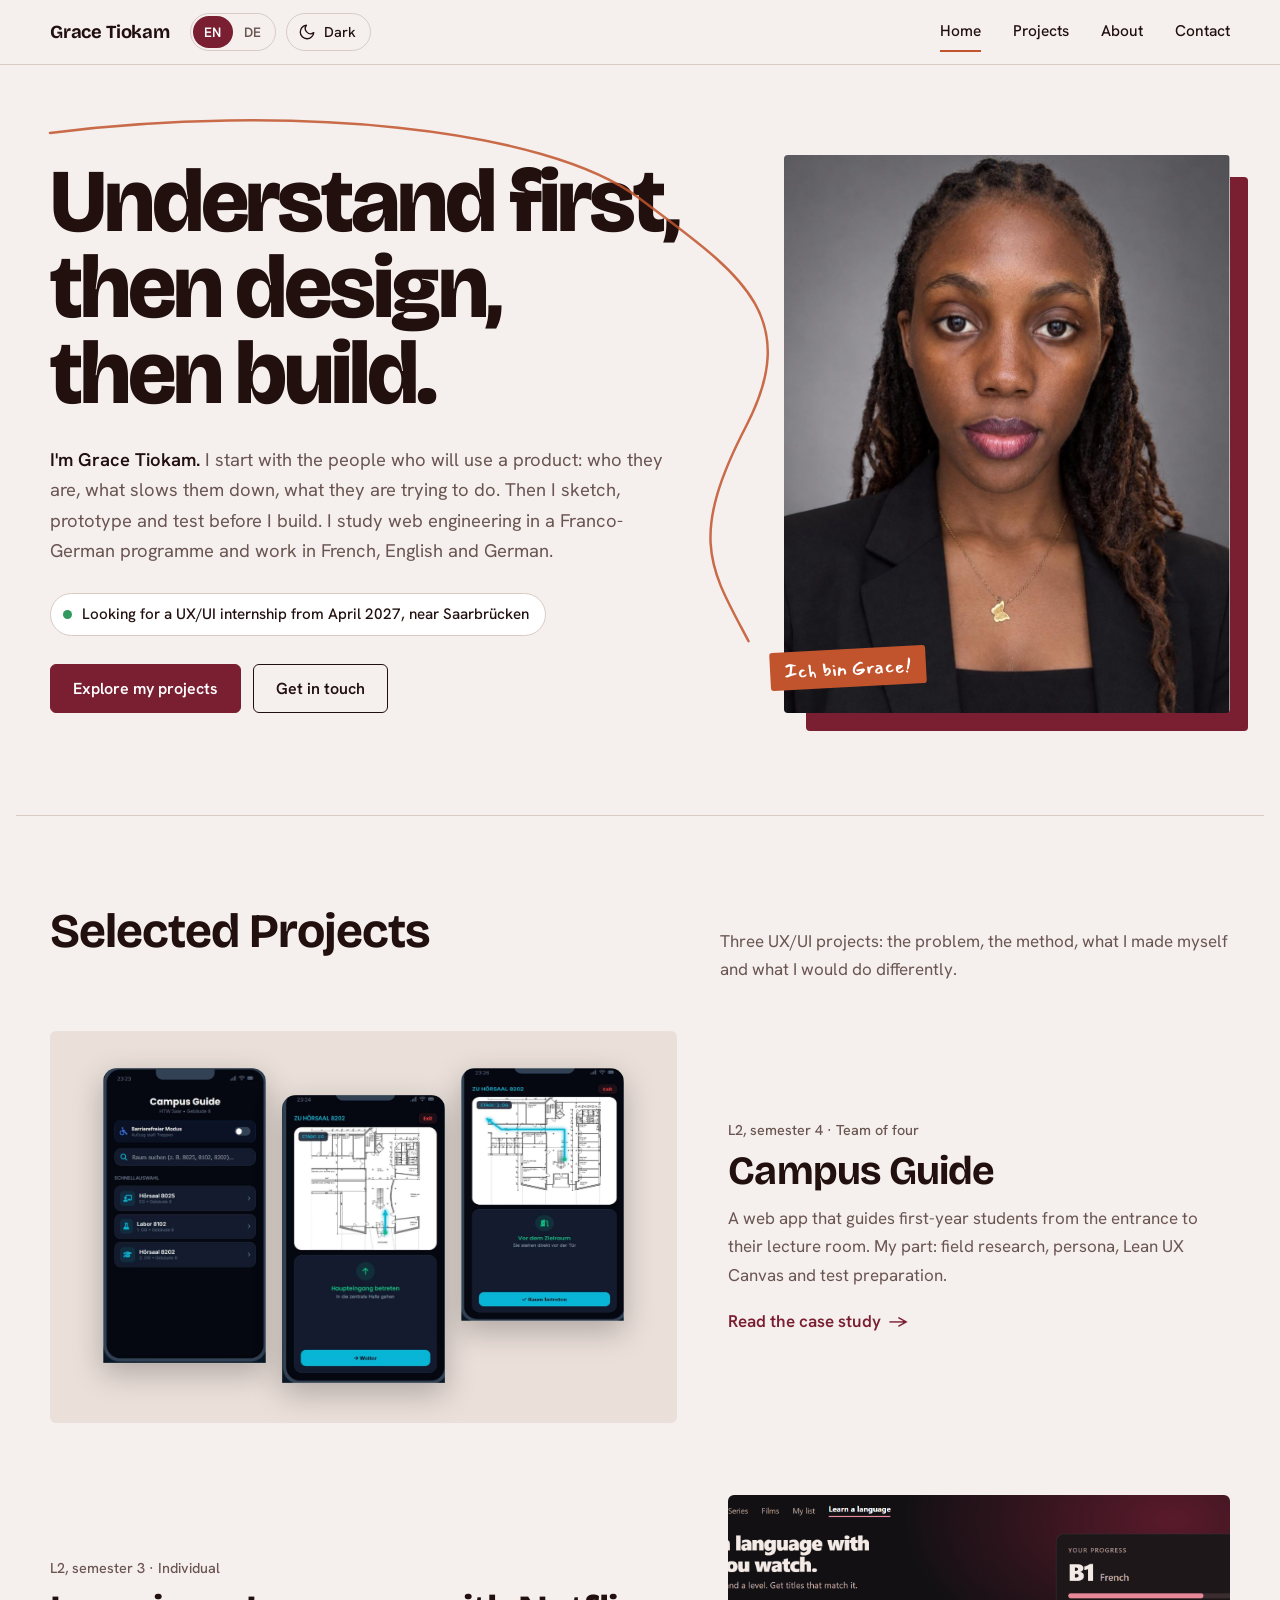
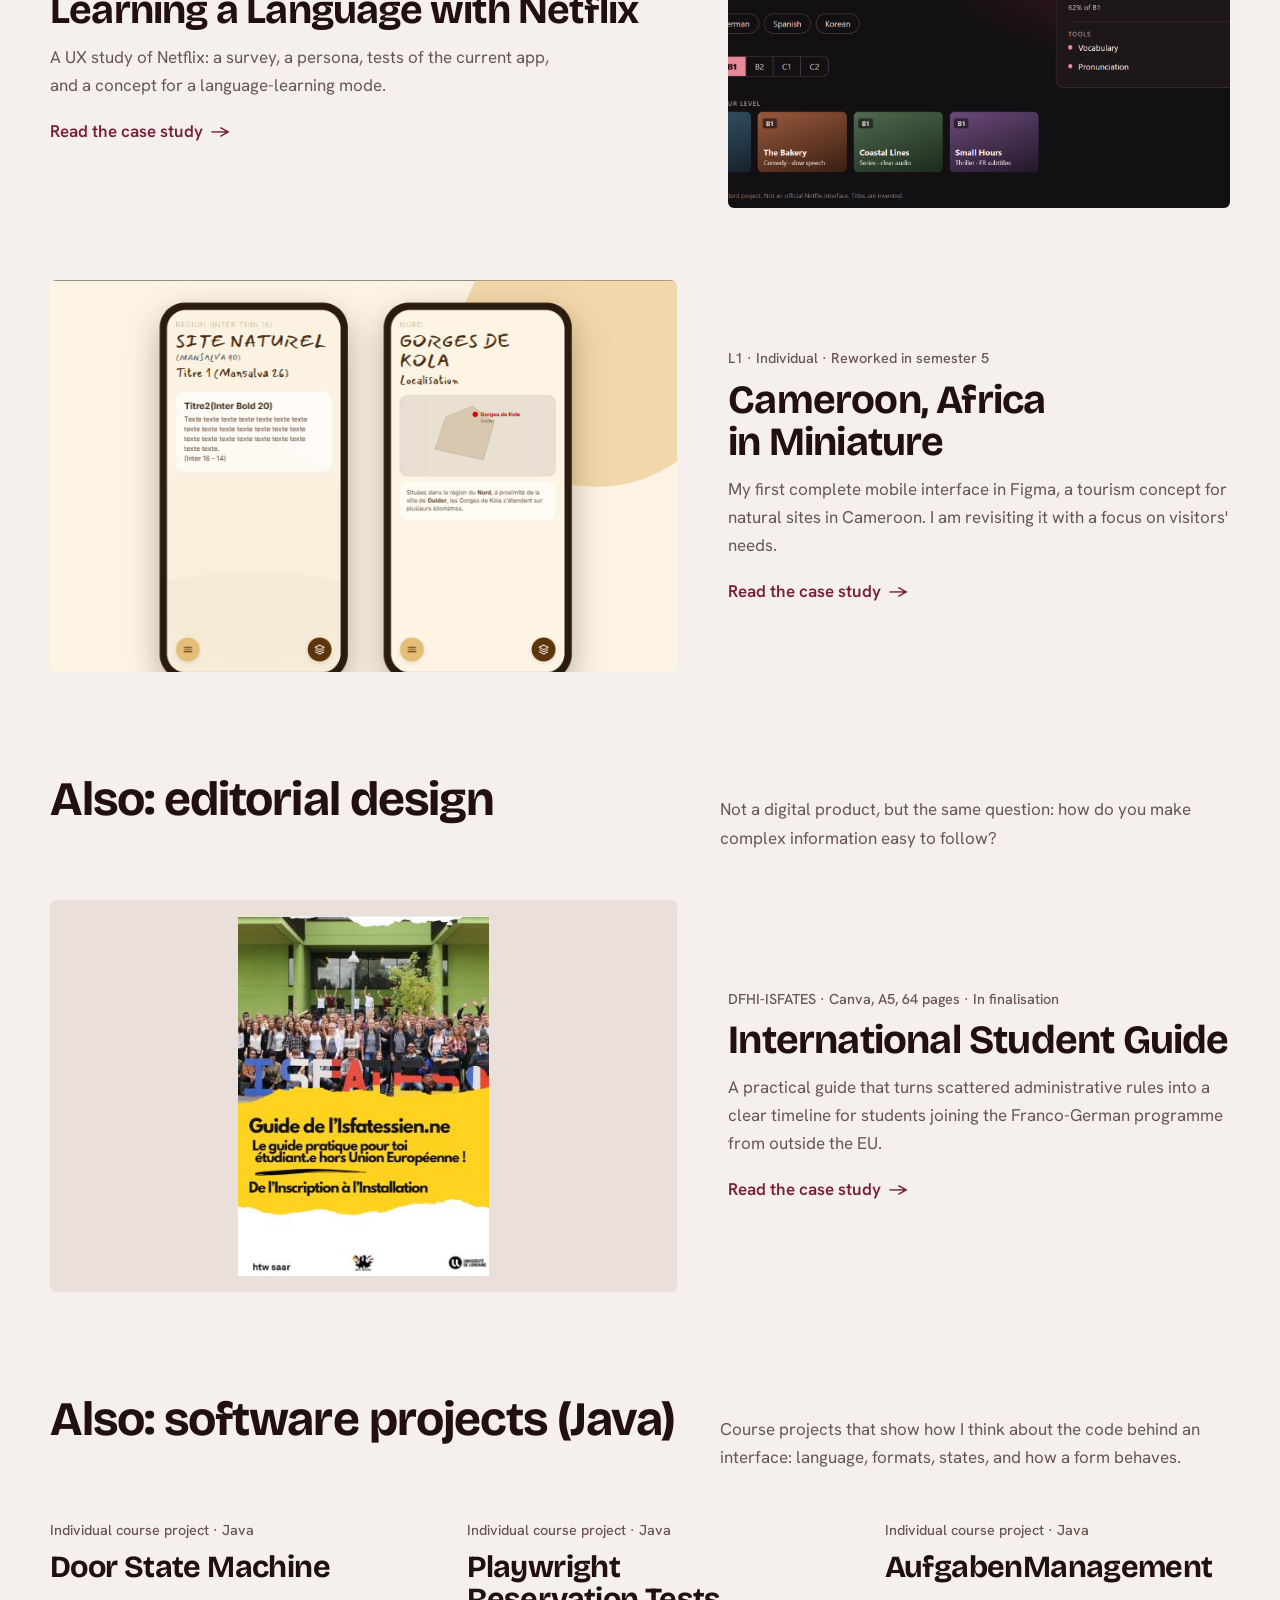
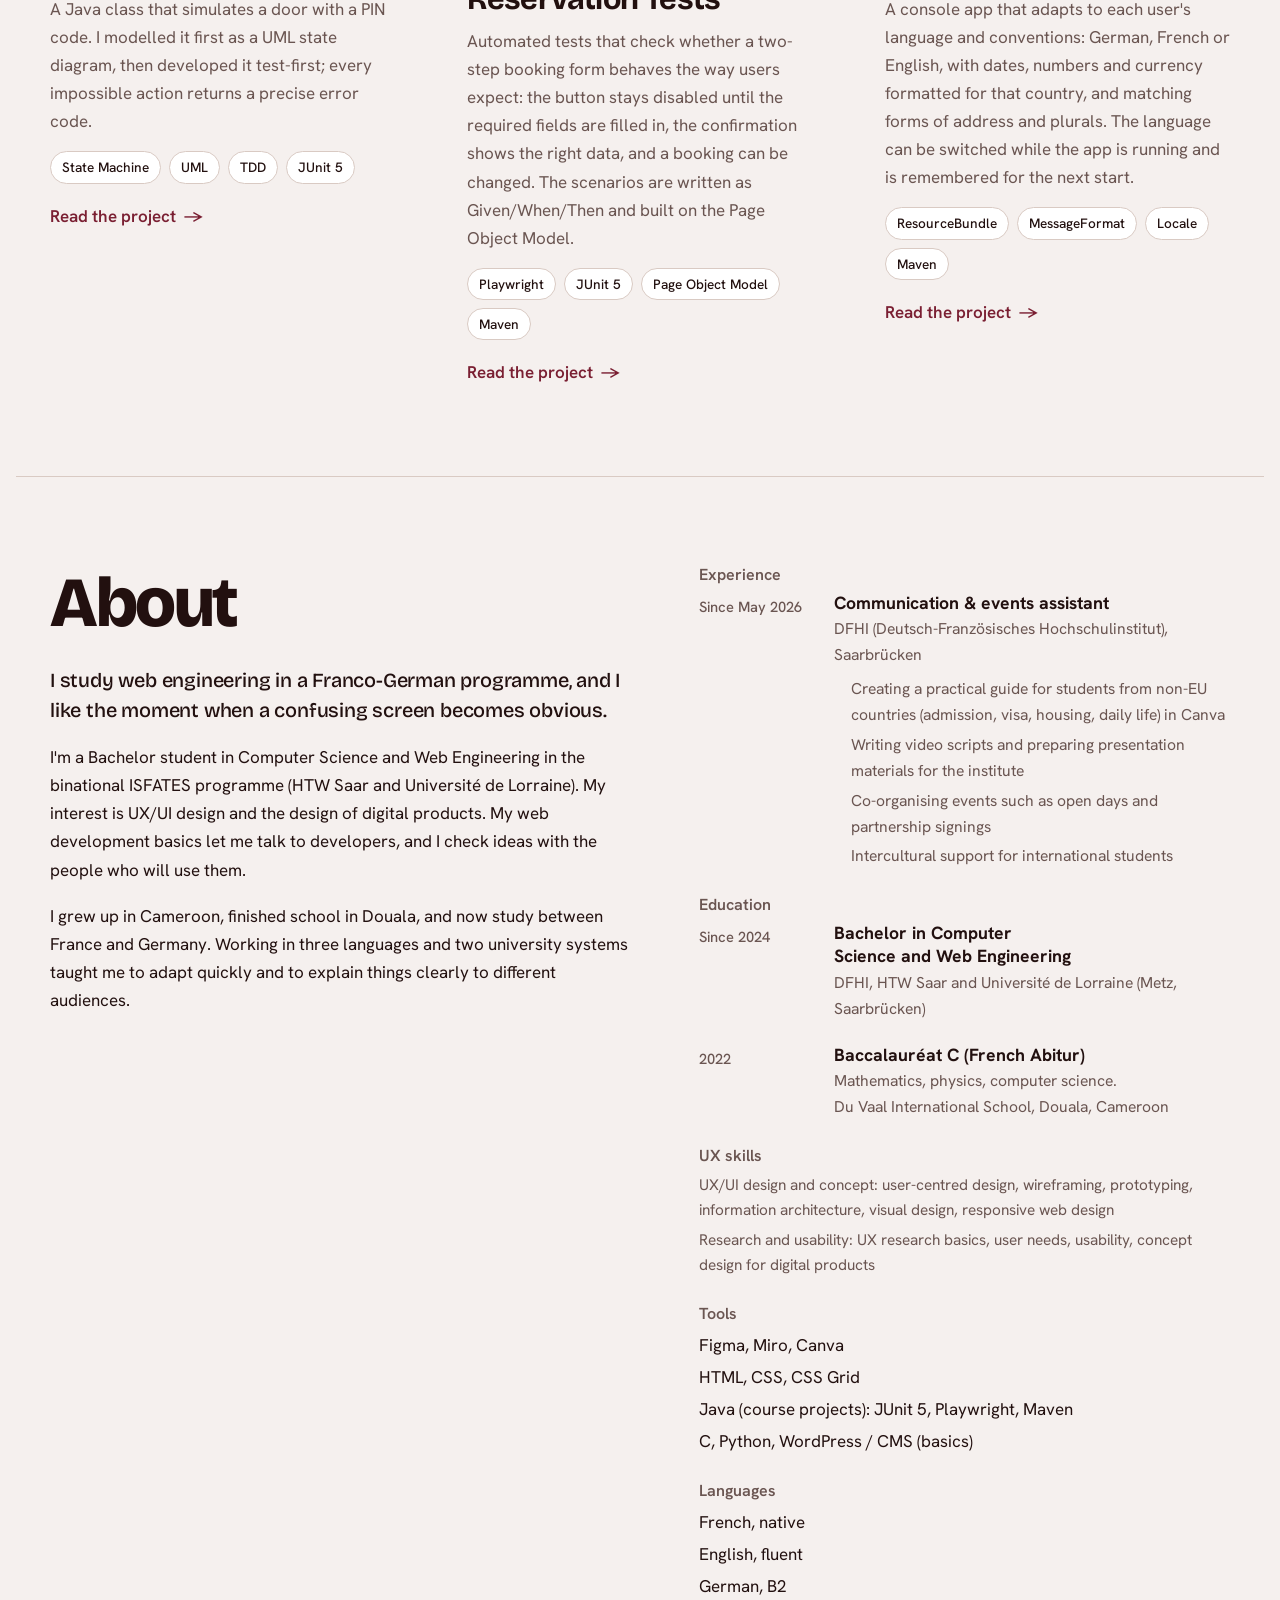
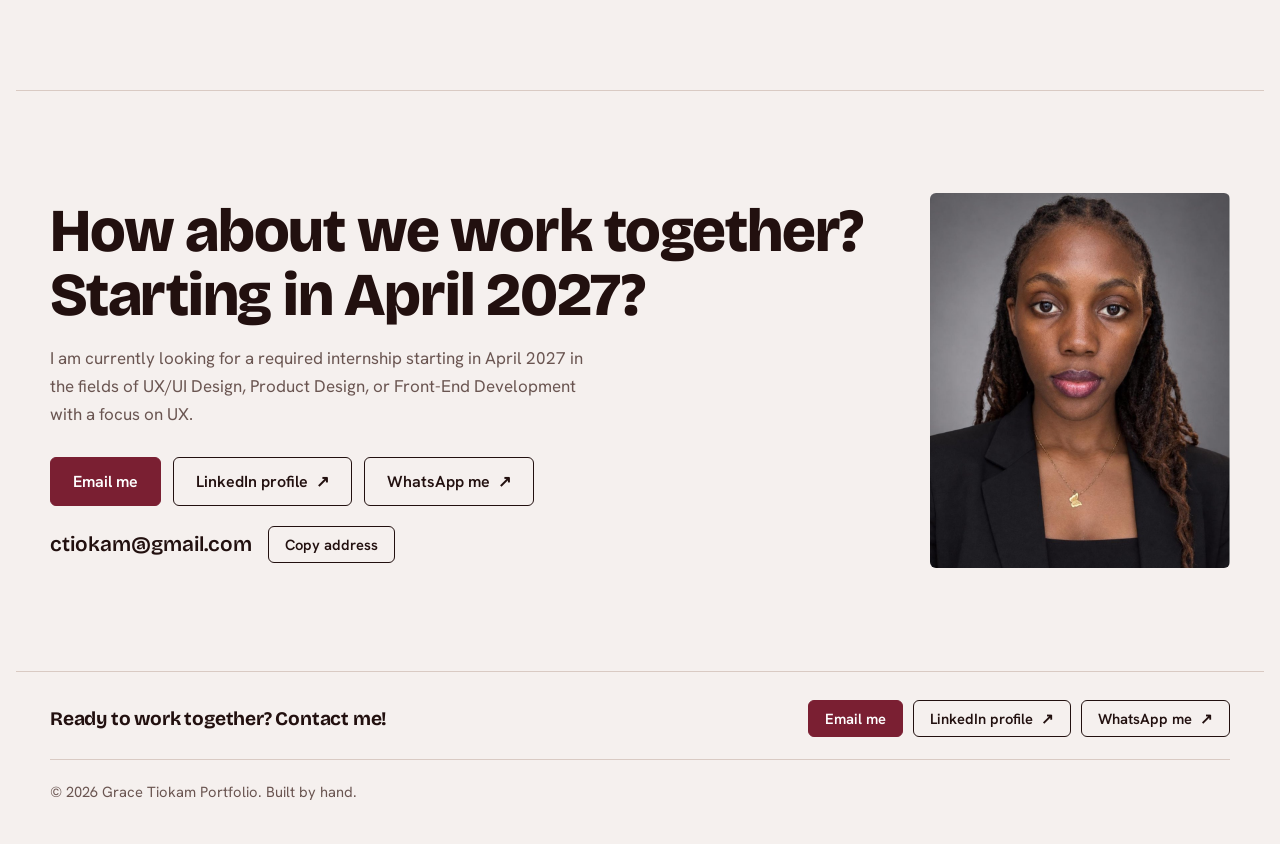
==== commit 997fda48: "Fix the content" ====
--- a/index.html
+++ b/index.html
@@ -156,7 +156,7 @@
                 <div class="works compact">
                     <article class="work">
                         <div>
-                            <p class="work-meta" data-i18n="pr.java.meta">Course project · Java</p>
+                            <p class="work-meta" data-i18n="pr.java.meta">Individual course project · Java</p>
                             <h3 id="card-door"><span data-i18n="dr.title">Door State Machine</span></h3>
                             <p class="sum" data-i18n="pr.dr.sum">A Java class that simulates a door with a PIN code. I modelled it first as a UML state diagram, then developed it test-first; every impossible action returns a precise error code.</p>
                             <ul class="tags tag-links" aria-label="Door State Machine: topics" data-i18n-aria="dr.title.topics"><li><a href="#door/state-machine">State Machine</a></li><li><a href="#door/uml">UML</a></li><li><a href="#door/tdd">TDD</a></li><li><a href="#door/junit">JUnit 5</a></li></ul>
@@ -165,7 +165,7 @@
                     </article>
                     <article class="work">
                         <div>
-                            <p class="work-meta" data-i18n="pr.java.meta">Course project · Java</p>
+                            <p class="work-meta" data-i18n="pr.java.meta">Individual course project · Java</p>
                             <h3 id="card-playwright-tests"><span data-i18n="pw.title">Playwright Reservation Tests</span></h3>
                             <p class="sum" data-i18n="pr.pw.sum">Automated tests that check whether a two-step booking form behaves the way users expect: the button stays disabled until the required fields are filled in, the confirmation shows the right data, and a booking can be changed. The scenarios are written as Given/When/Then and built on the Page Object Model.</p>
                             <ul class="tags tag-links" aria-label="Playwright Reservation Tests: topics" data-i18n-aria="pw.title.topics"><li><a href="#playwright-tests/playwright">Playwright</a></li><li><a href="#playwright-tests/junit">JUnit 5</a></li><li><a href="#playwright-tests/page-object-model">Page Object Model</a></li><li><a href="#playwright-tests/maven">Maven</a></li></ul>
@@ -174,7 +174,7 @@
                     </article>
                     <article class="work">
                         <div>
-                            <p class="work-meta" data-i18n="pr.java.meta">Course project · Java</p>
+                            <p class="work-meta" data-i18n="pr.java.meta">Individual course project · Java</p>
                             <h3 id="card-aufgabenmanagement"><span data-i18n="am.title">Aufgaben<wbr>Management</span></h3>
                             <p class="sum" data-i18n="pr.am.sum">A console app that adapts to each user's language and conventions: German, French or English, with dates, numbers and currency formatted for that country, and matching forms of address and plurals. The language can be switched while the app is running and is remembered for the next start.</p>
                             <ul class="tags tag-links" aria-label="AufgabenManagement: topics" data-i18n-aria="am.title.topics"><li><a href="#aufgabenmanagement/resourcebundle">ResourceBundle</a></li><li><a href="#aufgabenmanagement/messageformat">MessageFormat</a></li><li><a href="#aufgabenmanagement/locale">Locale</a></li><li><a href="#aufgabenmanagement/maven">Maven</a></li></ul>
@@ -240,7 +240,7 @@
                     </div>
                     <div>
                         <h3 data-i18n="ab.tools">Tools</h3>
-                        <ul><li data-i18n="ab.tools.1">Figma, Miro, Canva</li><li data-i18n="ab.tools.2">HTML, CSS, CSS Grid and Javascript</li><li data-i18n="ab.tools.3">Java (course projects): JUnit 5, Playwright, Maven</li><li data-i18n="ab.tools.4">C, Python, WordPress / CMS (basics)</li></ul>
+                        <ul><li data-i18n="ab.tools.1">Figma, Miro, Canva</li><li data-i18n="ab.tools.2">HTML, CSS, CSS Grid</li><li data-i18n="ab.tools.3">Java (course projects): JUnit 5, Playwright, Maven</li><li data-i18n="ab.tools.4">C, Python, WordPress / CMS (basics)</li></ul>
                     </div>
                     <div>
                         <h3 data-i18n="ab.lang">Languages</h3>
@@ -751,8 +751,8 @@
             <h1 data-i18n="am.title">Aufgaben<wbr>Management</h1>
             <p class="dek" data-i18n="am.dek">A Java console app that speaks German, French or English and shows dates, numbers and currency the way each country expects.</p>
             <dl class="facts">
-                <div><dt data-i18n="f.context">Context</dt><dd data-i18n="am.f.context">Module Perfectionnement en Java, DFHI, November 2026</dd></div>
-                <div><dt data-i18n="f.type">Type</dt><dd data-i18n="sw.f.type">Course project</dd></div>
+                <div><dt data-i18n="f.context">Context</dt><dd data-i18n="am.f.context">Java course at DFHI, November 2026</dd></div>
+                <div><dt data-i18n="f.type">Type</dt><dd data-i18n="sw.f.type">Individual course project</dd></div>
                 <div><dt data-i18n="f.role">My part</dt><dd data-i18n="am.f.role">Requirements, decisions, final version. Code written with substantial AI support</dd></div>
                 <div><dt data-i18n="f.tools">Tools</dt><dd data-i18n="am.f.tools">Java 17, ResourceBundle, MessageFormat, Properties, Maven</dd></div>
             </dl>
@@ -781,7 +781,7 @@
             </div></section>
 
             <section class="story" id="aufgabenmanagement-role"><h2 data-i18n="s.role2">My role</h2><div class="body">
-                <p data-i18n="am.role.1">Course project. I set the requirements: keep the original program as the base, keep the solution simple enough to explain, German as the default language. I rejected a first draft that was too complex, turned the professor's feedback into concrete changes and chose which variant went into the final version.</p>
+                <p data-i18n="am.role.1">Individual course project. I set the requirements: keep the original program as the base, keep the solution simple enough to explain, German as the default language. I rejected a first draft that was too complex, turned the professor's feedback into concrete changes and chose which variant went into the final version.</p>
                 <p data-i18n="am.role.2">The code was written with substantial help from an AI assistant (Claude Code). My project report documents which steps were mine and which came from the AI.</p>
             </div></section>
 
@@ -865,9 +865,9 @@
             <h1 data-i18n="pw.title">Playwright Reservation Tests</h1>
             <p class="dek" data-i18n="pw.dek">Automated tests that check whether a two-step booking form behaves the way a user expects.</p>
             <dl class="facts">
-                <div><dt data-i18n="f.context">Context</dt><dd data-i18n="pw.f.context">Module Perfectionnement en Java, DFHI, October 2026</dd></div>
-                <div><dt data-i18n="f.type">Type</dt><dd data-i18n="sw.f.type">Course project</dd></div>
-                <div><dt data-i18n="f.role">My part</dt><dd data-i18n="pw.f.role">Test scenarios, page objects, fixes to the form's JavaScript</dd></div>
+                <div><dt data-i18n="f.context">Context</dt><dd data-i18n="pw.f.context">Java course at DFHI, autumn 2026</dd></div>
+                <div><dt data-i18n="f.type">Type</dt><dd data-i18n="sw.f.type">Individual course project</dd></div>
+                <div><dt data-i18n="f.role">My part</dt><dd data-i18n="pw.f.role">Test setup, page objects, test scenarios, fixes to the form's JavaScript</dd></div>
                 <div><dt data-i18n="f.tools">Tools</dt><dd data-i18n="pw.f.tools">Java, Playwright for Java, JUnit 5, Maven</dd></div>
             </dl>
             <nav class="chips" aria-label="On this page" data-i18n-aria="sw.jump">
@@ -895,7 +895,7 @@
             </div></section>
 
             <section class="story" id="playwright-tests-role"><h2 data-i18n="s.role2">My role</h2><div class="body">
-                <p data-i18n="pw.role.1">Course project. The work covered the test setup, the page objects and the test scenarios. I also corrected the form's JavaScript so that a saved reservation is loaded back into the form and the validation runs again.</p>
+                <p data-i18n="pw.role.1">Individual course project. I set up the test environment, wrote the page objects and the test scenarios, and corrected the form's JavaScript so that a saved reservation is loaded back into the form and the validation runs again.</p>
                 <p data-i18n="pw.role.2">I used AI to structure the test ideas and to refactor the code into the Page Object Model, then checked and adapted the result myself.</p>
             </div></section>
 
@@ -994,7 +994,7 @@
             <p class="dek" data-i18n="dr.dek">A Java class that simulates a door with a PIN code: it opens, closes, locks, unlocks and locks itself again after a while.</p>
             <dl class="facts">
                 <div><dt data-i18n="f.context">Context</dt><dd data-i18n="dr.f.context">Module Perfectionnement en Java, DFHI, October 2026</dd></div>
-                <div><dt data-i18n="f.type">Type</dt><dd data-i18n="sw.f.type">Course project</dd></div>
+                <div><dt data-i18n="f.type">Type</dt><dd data-i18n="sw.f.type">Individual course project</dd></div>
                 <div><dt data-i18n="f.role">My part</dt><dd data-i18n="dr.f.role">State diagram, Java class, JUnit tests, report</dd></div>
                 <div><dt data-i18n="f.tools">Tools</dt><dd data-i18n="dr.f.tools">Java, JUnit 5, UML state diagram</dd></div>
             </dl>
@@ -1024,7 +1024,7 @@
             </div></section>
 
             <section class="story" id="door-role"><h2 data-i18n="s.role2">My role</h2><div class="body">
-                <p data-i18n="dr.role.1">Course project. According to my report, I analysed the door as a state machine before writing code, drew the UML state diagram, wrote the class and the tests. After the professor's feedback, I replaced text error messages with error codes and cleaned up the tests.</p>
+                <p data-i18n="dr.role.1">Individual course project. Before writing any code, I analysed the door as a state machine and drew the UML state diagram. Then I wrote the class and the tests. After the professor's feedback, I replaced text error messages with error codes and cleaned up the tests.</p>
                 <p data-i18n="dr.role.2">I used an AI assistant (Claude) to understand the assignment, explain Java concepts and review my code. The report lists my prompts; I decided what to keep.</p>
             </div></section>
 
